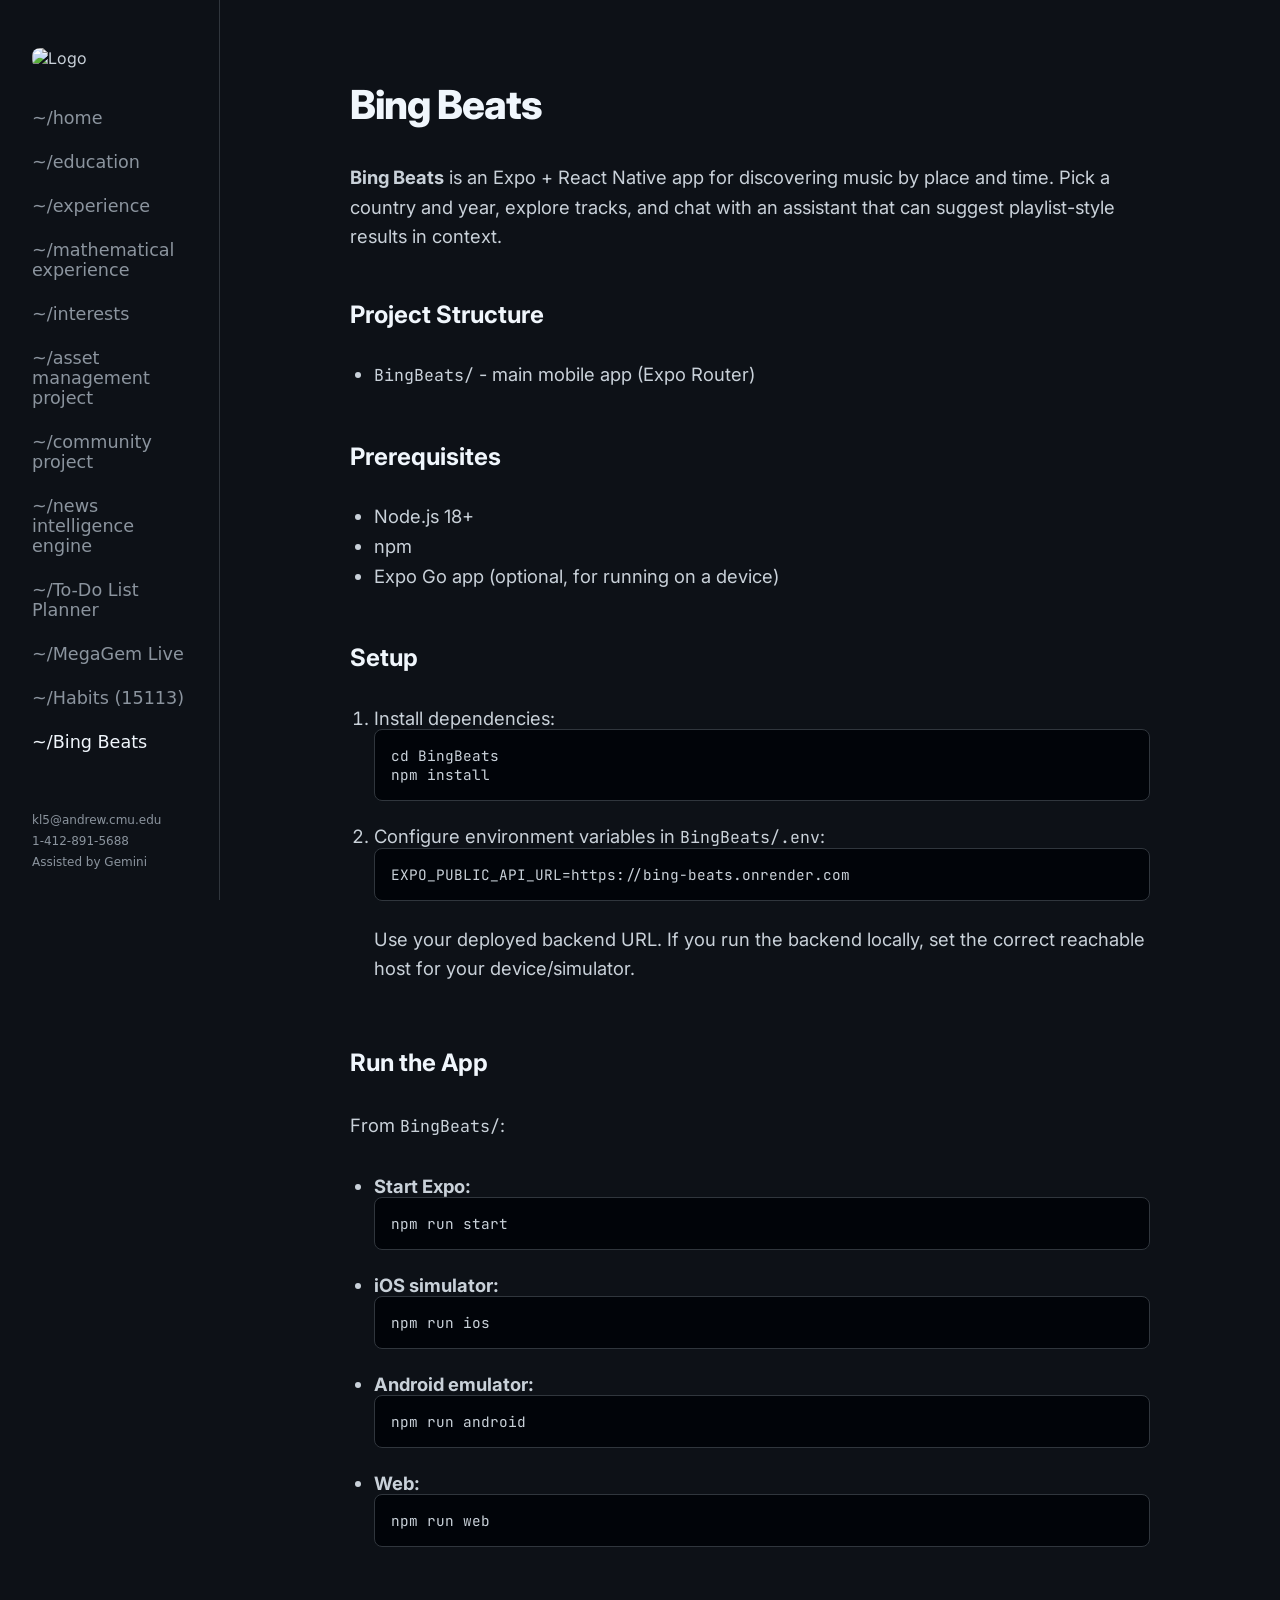
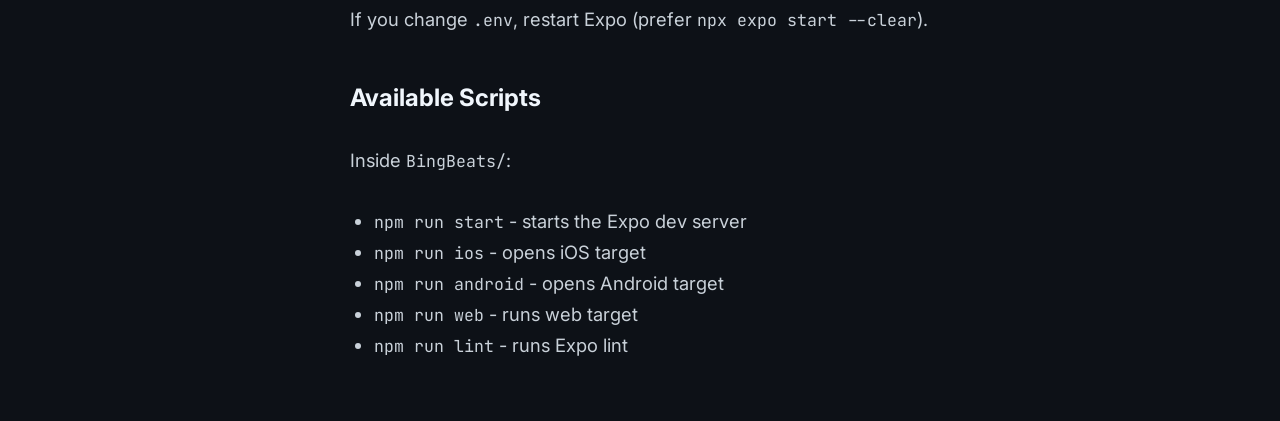
==== bingbeats.html @ 4c5a927d "Added BingBeats" ====
<!DOCTYPE html>
<html lang="en">

<head>
    <meta charset="UTF-8">
    <title>Bing Beats | Kaiwen Li</title>
    <link rel="preconnect" href="https://fonts.googleapis.com">
    <link rel="preconnect" href="https://fonts.gstatic.com" crossorigin>
    <link
        href="https://fonts.googleapis.com/css2?family=Inter:ital,opsz,wght@0,14..32,100..900;1,14..32,100..900&family=JetBrains+Mono:ital,wght@0,100..800;1,100..800&display=swap"
        rel="stylesheet">
    <style>
        :root {
            --bg: #0d1117;
            --card: #161b22;
            --text: #c9d1d9;
            --sub: #8b949e;
            --border: #30363d;
            --highlight: #f0f6fc;
        }

        body {
            background: var(--bg);
            color: var(--text);
            font-family: 'Inter', -apple-system, system-ui, sans-serif;
            margin: 0;
            display: flex;
            min-height: 100vh;
        }

        nav {
            border-right: 1px solid var(--border);
            padding: 3rem 2rem;
            display: flex;
            flex-direction: column;
            justify-content: flex-start;
            gap: 1.5rem;
            background: var(--bg);
            position: sticky;
            top: 0;
            height: 100vh;
            width: 220px;
            min-width: 220px;
            box-sizing: border-box;
        }

        .sidebar-logo {
            width: 100%;
            display: flex;
            justify-content: flex-start;
            margin-bottom: 1rem;
        }

        .sidebar-logo img {
            max-width: 80px;
            height: auto;
            border-radius: 8px;
        }

        @media (max-width: 850px) {
            .sidebar-logo {
                width: auto;
                margin-bottom: 0;
                margin-right: 1rem;
            }

            .sidebar-logo img {
                max-width: 40px;
            }
        }

        .sidebar-footer {
            margin-top: auto;
            padding-top: 2rem;
        }

        .sidebar-footer p {
            color: var(--sub);
            font-size: 0.75rem;
            margin: 4px 0;
            font-family: -apple-system, system-ui, "Segoe UI", sans-serif;
            line-height: 1.4;
        }

        @media (max-width: 850px) {
            .sidebar-footer {
                display: none;
            }
        }

        nav a {
            font-family: -apple-system, system-ui, "Segoe UI", sans-serif;
            color: var(--sub);
            text-decoration: none;
            font-size: 1.1rem;
            font-weight: 500;
        }

        nav a:hover,
        .active {
            color: var(--highlight);
        }

        .container {
            flex-grow: 1;
            max-width: 800px;
            margin: 80px auto 40px auto;
            padding: 0 40px;
            font-size: 1.15rem;
            font-family: 'Inter', sans-serif;
            display: flex;
            flex-direction: column;
            min-height: calc(100vh - 120px);
        }

        h1 {
            font-size: 2.5rem;
            color: var(--highlight);
            letter-spacing: -1px;
            margin: 0 0 1rem 0;
            font-weight: 800;
        }

        h2 {
            font-size: 1.5rem;
            color: var(--highlight);
            margin-top: 2rem;
            margin-bottom: 1rem;
        }

        p {
            line-height: 1.6;
            margin-bottom: 1rem;
        }

        a {
            color: #58a6ff;
            text-decoration: none;
        }

        a:hover {
            text-decoration: underline;
        }

        .code-block {
            background: #010409;
            border: 1px solid var(--border);
            border-radius: 8px;
            padding: 1rem;
            font-family: "JetBrains Mono", monospace;
            font-size: 0.9rem;
            overflow-x: auto;
            margin-bottom: 1.5rem;
            white-space: pre-wrap;
        }

        ul,
        ol {
            margin-bottom: 1rem;
            padding-left: 1.5rem;
        }

        li {
            margin-bottom: 0.5rem;
        }

        code {
            font-family: "JetBrains Mono", monospace;
            font-size: 0.9em;
        }

        @media (max-width: 850px) {
            body {
                flex-direction: column;
            }

            nav {
                width: 100%;
                height: auto;
                flex-direction: row;
                border-right: none;
                border-bottom: 1px solid var(--border);
                position: relative;
                padding: 1.5rem;
                justify-content: center;
                gap: 1.5rem;
                flex-wrap: wrap;
            }

            .container {
                margin: 40px auto;
            }
        }
    </style>
</head>

<body>
    <nav>
        <div class="sidebar-logo">
            <img src="Gemini_Generated_Image_7rpene7rpene7rpe (1).png" alt="Logo">
        </div>
        <a href="index.html">~/home</a>
        <a href="education.html">~/education</a>
        <a href="experience.html">~/experience</a>
        <a href="honors.html">~/mathematical experience</a>
        <a href="interests.html">~/interests</a>
        <a href="https://arcg.is/04Xv9r" target="_blank">~/asset management project</a>
        <a href="https://kaiwenli1000.wixsite.com/adopt-our-community" target="_blank">~/community project</a>
        <a href="news.html">~/news intelligence engine</a>
        <a href="todo.html">~/To-Do List Planner</a>
        <a href="megagem.html">~/MegaGem Live</a>
        <a href="habits.html">~/Habits (15113)</a>
        <a href="bingbeats.html" class="active">~/Bing Beats</a>

        <footer class="sidebar-footer">
            <p>kl5@andrew.cmu.edu </p>
            <p>1-412-891-5688</p>
            <p>Assisted by Gemini</p>
        </footer>
    </nav>
    <div class="container">
        <h1>Bing Beats</h1>

        <p><strong>Bing Beats</strong> is an Expo + React Native app for discovering music by place and time. Pick a
            country and year, explore tracks, and chat with an assistant that can suggest playlist-style results in
            context.</p>

        <h2>Project Structure</h2>
        <ul>
            <li><code>BingBeats/</code> - main mobile app (Expo Router)</li>
        </ul>

        <h2>Prerequisites</h2>
        <ul>
            <li>Node.js 18+</li>
            <li>npm</li>
            <li>Expo Go app (optional, for running on a device)</li>
        </ul>

        <h2>Setup</h2>
        <ol>
            <li>
                Install dependencies:
                <div class="code-block">cd BingBeats
npm install</div>
            </li>
            <li>
                Configure environment variables in <code>BingBeats/.env</code>:
                <div class="code-block">EXPO_PUBLIC_API_URL=https://bing-beats.onrender.com</div>
                <p>Use your deployed backend URL. If you run the backend locally, set the correct reachable host for your
                    device/simulator.</p>
            </li>
        </ol>

        <h2>Run the App</h2>
        <p>From <code>BingBeats/</code>:</p>
        <ul>
            <li><strong>Start Expo:</strong>
                <div class="code-block">npm run start</div>
            </li>
            <li><strong>iOS simulator:</strong>
                <div class="code-block">npm run ios</div>
            </li>
            <li><strong>Android emulator:</strong>
                <div class="code-block">npm run android</div>
            </li>
            <li><strong>Web:</strong>
                <div class="code-block">npm run web</div>
            </li>
        </ul>

        <p>If you change <code>.env</code>, restart Expo (prefer <code>npx expo start --clear</code>).</p>

        <h2>Available Scripts</h2>
        <p>Inside <code>BingBeats/</code>:</p>
        <ul>
            <li><code>npm run start</code> - starts the Expo dev server</li>
            <li><code>npm run ios</code> - opens iOS target</li>
            <li><code>npm run android</code> - opens Android target</li>
            <li><code>npm run web</code> - runs web target</li>
            <li><code>npm run lint</code> - runs Expo lint</li>
        </ul>
    </div>
</body>

</html>
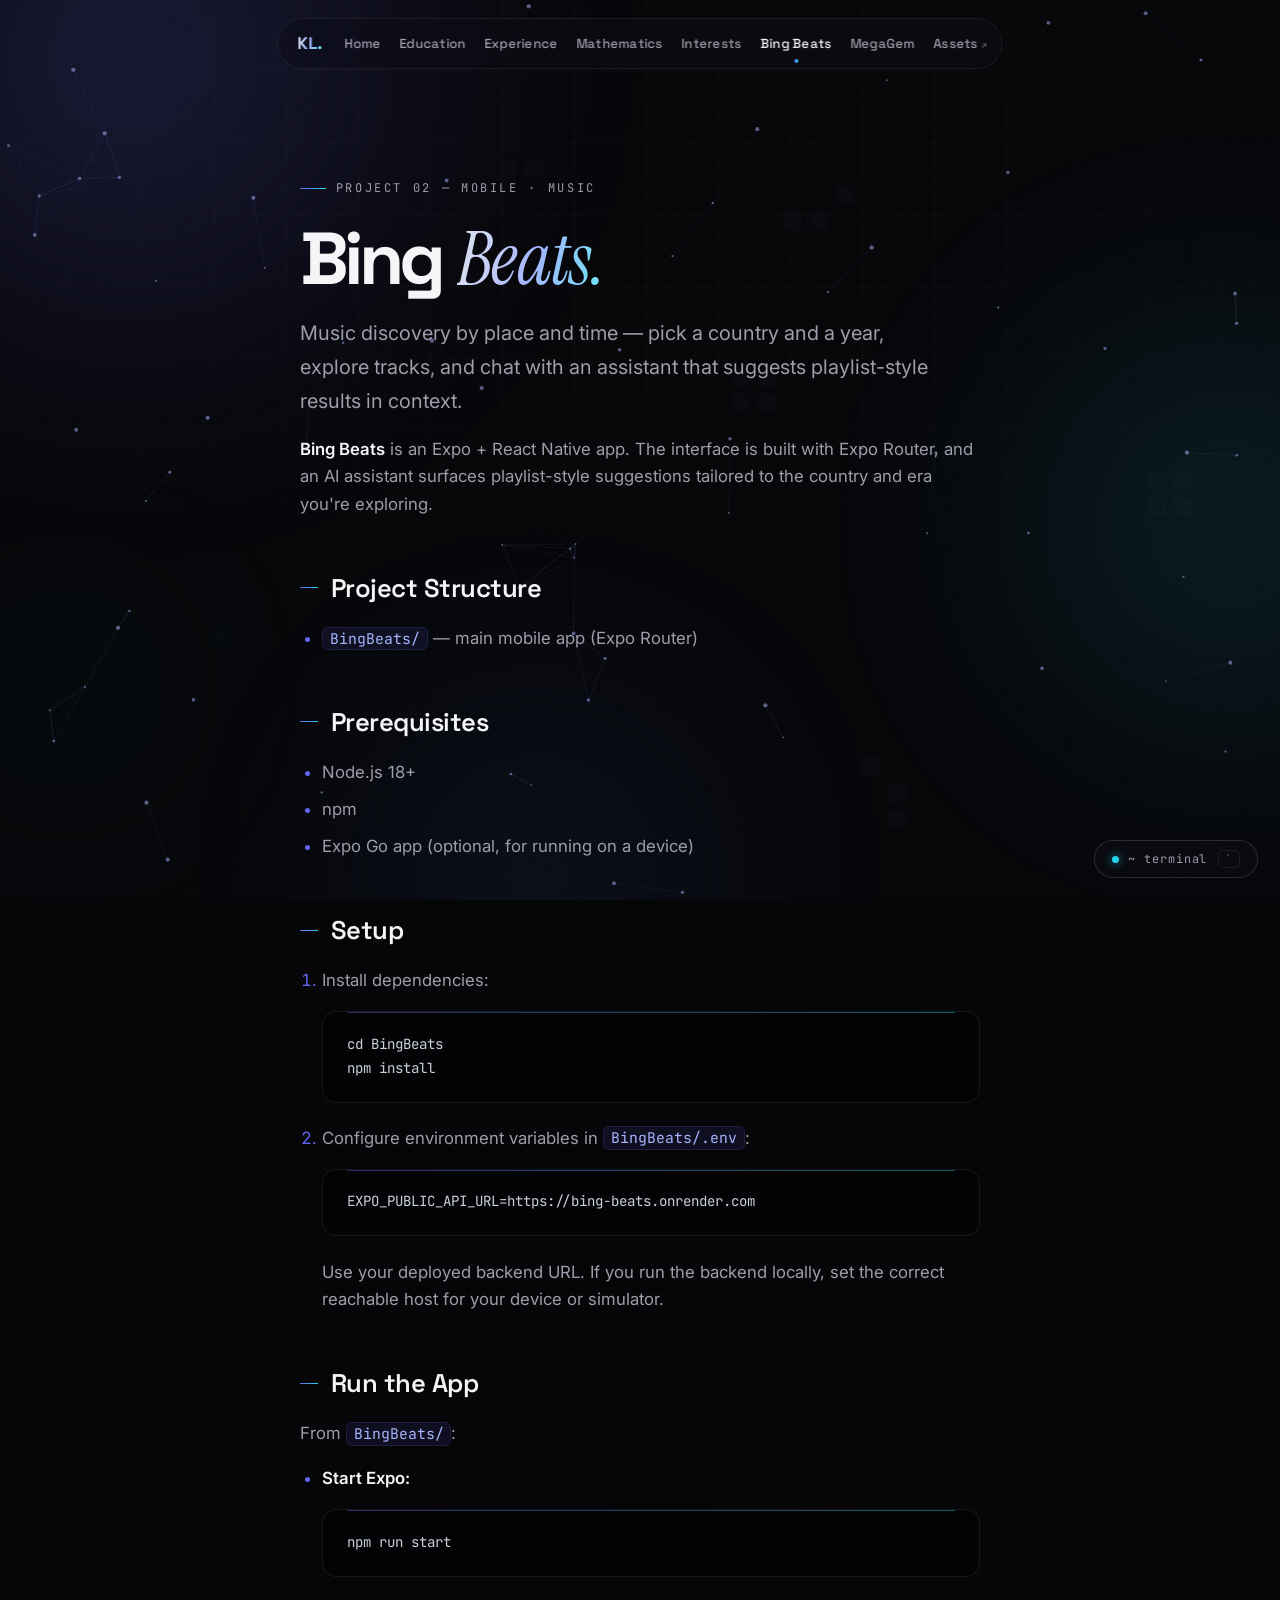
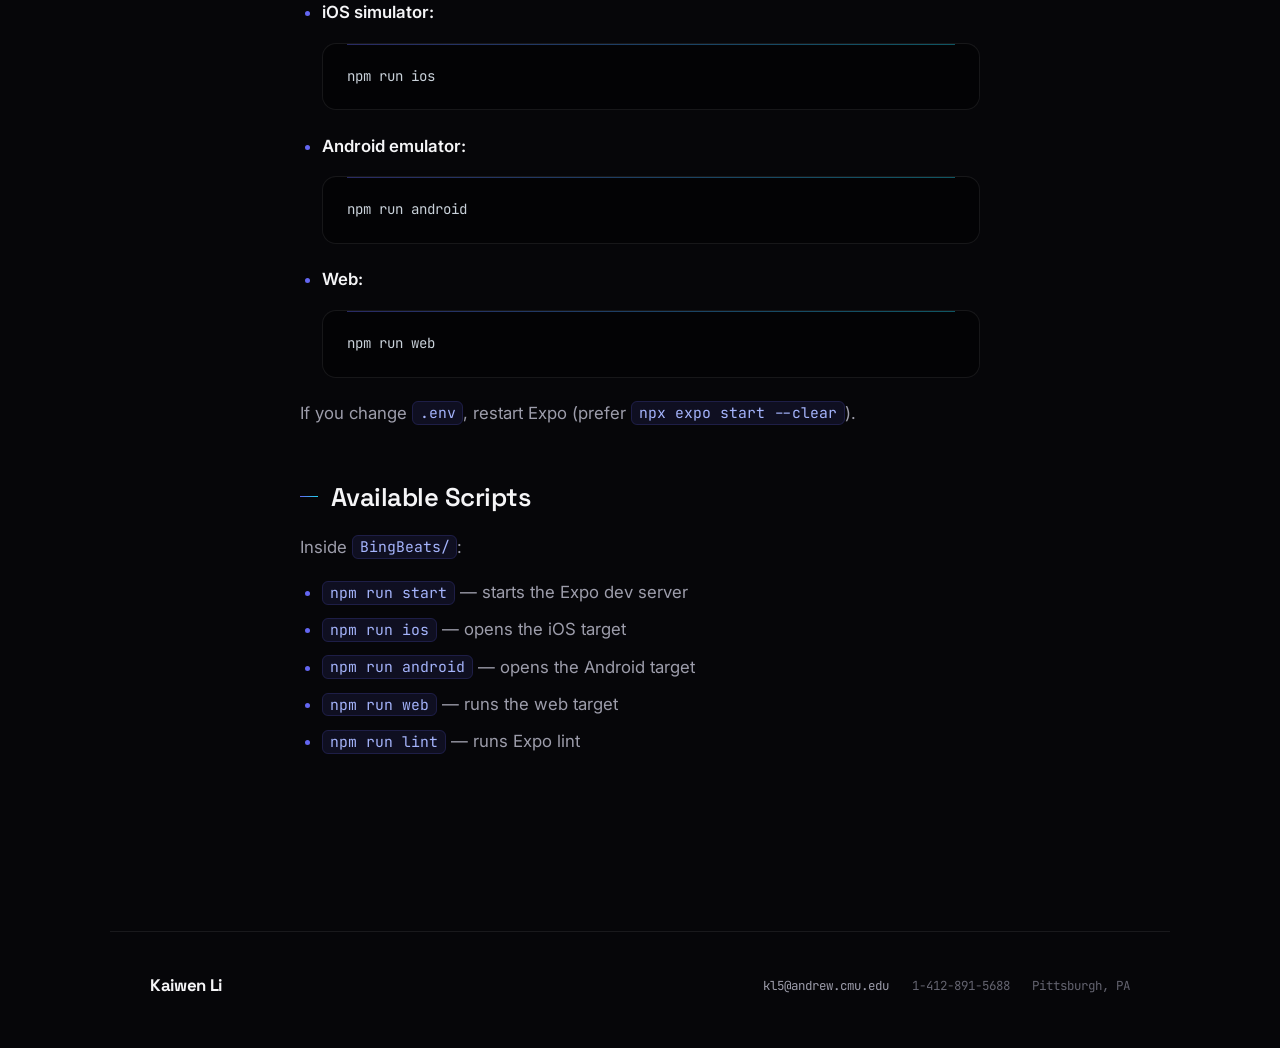
==== commit 1b029e29: "Redesign site: cinematic UI, interactive math background, terminal - New shared design system (style" ====
--- a/bingbeats.html
+++ b/bingbeats.html
@@ -3,284 +3,142 @@
 
 <head>
     <meta charset="UTF-8">
-    <title>Bing Beats | Kaiwen Li</title>
+    <meta name="viewport" content="width=device-width, initial-scale=1">
+    <title>Bing Beats — Kaiwen Li</title>
+    <link rel="icon"
+        href="data:image/svg+xml,%3Csvg xmlns='http://www.w3.org/2000/svg' viewBox='0 0 64 64'%3E%3Cdefs%3E%3ClinearGradient id='g' x1='0' y1='0' x2='1' y2='1'%3E%3Cstop offset='0' stop-color='%238b5cf6'/%3E%3Cstop offset='1' stop-color='%2322d3ee'/%3E%3C/linearGradient%3E%3C/defs%3E%3Crect width='64' height='64' rx='14' fill='url(%23g)'/%3E%3Ctext x='32' y='45' font-family='Arial' font-size='38' font-weight='bold' text-anchor='middle' fill='white'%3EK%3C/text%3E%3C/svg%3E">
     <link rel="preconnect" href="https://fonts.googleapis.com">
     <link rel="preconnect" href="https://fonts.gstatic.com" crossorigin>
     <link
-        href="https://fonts.googleapis.com/css2?family=Inter:ital,opsz,wght@0,14..32,100..900;1,14..32,100..900&family=JetBrains+Mono:ital,wght@0,100..800;1,100..800&display=swap"
+        href="https://fonts.googleapis.com/css2?family=Space+Grotesk:wght@400;500;600;700&family=Instrument+Serif:ital@0;1&family=JetBrains+Mono:wght@400;500&family=Inter:wght@400;500;600&display=swap"
         rel="stylesheet">
-    <style>
-        :root {
-            --bg: #0d1117;
-            --card: #161b22;
-            --text: #c9d1d9;
-            --sub: #8b949e;
-            --border: #30363d;
-            --highlight: #f0f6fc;
-        }
-
-        body {
-            background: var(--bg);
-            color: var(--text);
-            font-family: 'Inter', -apple-system, system-ui, sans-serif;
-            margin: 0;
-            display: flex;
-            min-height: 100vh;
-        }
-
-        nav {
-            border-right: 1px solid var(--border);
-            padding: 3rem 2rem;
-            display: flex;
-            flex-direction: column;
-            justify-content: flex-start;
-            gap: 1.5rem;
-            background: var(--bg);
-            position: sticky;
-            top: 0;
-            height: 100vh;
-            width: 220px;
-            min-width: 220px;
-            box-sizing: border-box;
-        }
-
-        .sidebar-logo {
-            width: 100%;
-            display: flex;
-            justify-content: flex-start;
-            margin-bottom: 1rem;
-        }
-
-        .sidebar-logo img {
-            max-width: 80px;
-            height: auto;
-            border-radius: 8px;
-        }
-
-        @media (max-width: 850px) {
-            .sidebar-logo {
-                width: auto;
-                margin-bottom: 0;
-                margin-right: 1rem;
-            }
-
-            .sidebar-logo img {
-                max-width: 40px;
-            }
-        }
-
-        .sidebar-footer {
-            margin-top: auto;
-            padding-top: 2rem;
-        }
-
-        .sidebar-footer p {
-            color: var(--sub);
-            font-size: 0.75rem;
-            margin: 4px 0;
-            font-family: -apple-system, system-ui, "Segoe UI", sans-serif;
-            line-height: 1.4;
-        }
-
-        @media (max-width: 850px) {
-            .sidebar-footer {
-                display: none;
-            }
-        }
-
-        nav a {
-            font-family: -apple-system, system-ui, "Segoe UI", sans-serif;
-            color: var(--sub);
-            text-decoration: none;
-            font-size: 1.1rem;
-            font-weight: 500;
-        }
-
-        nav a:hover,
-        .active {
-            color: var(--highlight);
-        }
-
-        .container {
-            flex-grow: 1;
-            max-width: 800px;
-            margin: 80px auto 40px auto;
-            padding: 0 40px;
-            font-size: 1.15rem;
-            font-family: 'Inter', sans-serif;
-            display: flex;
-            flex-direction: column;
-            min-height: calc(100vh - 120px);
-        }
-
-        h1 {
-            font-size: 2.5rem;
-            color: var(--highlight);
-            letter-spacing: -1px;
-            margin: 0 0 1rem 0;
-            font-weight: 800;
-        }
-
-        h2 {
-            font-size: 1.5rem;
-            color: var(--highlight);
-            margin-top: 2rem;
-            margin-bottom: 1rem;
-        }
-
-        p {
-            line-height: 1.6;
-            margin-bottom: 1rem;
-        }
-
-        a {
-            color: #58a6ff;
-            text-decoration: none;
-        }
-
-        a:hover {
-            text-decoration: underline;
-        }
-
-        .code-block {
-            background: #010409;
-            border: 1px solid var(--border);
-            border-radius: 8px;
-            padding: 1rem;
-            font-family: "JetBrains Mono", monospace;
-            font-size: 0.9rem;
-            overflow-x: auto;
-            margin-bottom: 1.5rem;
-            white-space: pre-wrap;
-        }
-
-        ul,
-        ol {
-            margin-bottom: 1rem;
-            padding-left: 1.5rem;
-        }
-
-        li {
-            margin-bottom: 0.5rem;
-        }
-
-        code {
-            font-family: "JetBrains Mono", monospace;
-            font-size: 0.9em;
-        }
-
-        @media (max-width: 850px) {
-            body {
-                flex-direction: column;
-            }
-
-            nav {
-                width: 100%;
-                height: auto;
-                flex-direction: row;
-                border-right: none;
-                border-bottom: 1px solid var(--border);
-                position: relative;
-                padding: 1.5rem;
-                justify-content: center;
-                gap: 1.5rem;
-                flex-wrap: wrap;
-            }
-
-            .container {
-                margin: 40px auto;
-            }
-        }
-    </style>
+    <link rel="stylesheet" href="styles.css">
 </head>
 
 <body>
-    <nav>
-        <div class="sidebar-logo">
-            <img src="Gemini_Generated_Image_7rpene7rpene7rpe (1).png" alt="Logo">
+    <div class="ambient">
+        <div class="orb orb-violet"></div>
+        <div class="orb orb-cyan"></div>
+        <div class="orb orb-pink"></div>
+        <div class="orb orb-amber"></div>
+        <div class="grid-overlay"></div>
+        <div class="noise"></div>
+    </div>
+
+    <header class="site-nav">
+        <a class="nav-logo" href="index.html">KL.</a>
+        <nav class="nav-links">
+            <a href="index.html">Home</a>
+            <a href="education.html">Education</a>
+            <a href="experience.html">Experience</a>
+            <a href="honors.html">Mathematics</a>
+            <a href="interests.html">Interests</a>
+            <a href="bingbeats.html" class="active">Bing Beats</a>
+            <a href="megagem.html">MegaGem</a>
+            <a href="https://arcg.is/04Xv9r" target="_blank" class="ext">Assets</a>
+        </nav>
+        <button class="menu-btn" aria-label="Open menu">
+            <span class="bars"><span></span><span></span></span>
+            Menu
+        </button>
+    </header>
+
+    <div class="overlay-menu">
+        <button class="overlay-close">Close</button>
+        <a href="index.html"><span class="idx">01</span>Home</a>
+        <a href="education.html"><span class="idx">02</span>Education</a>
+        <a href="experience.html"><span class="idx">03</span>Experience</a>
+        <a href="honors.html"><span class="idx">04</span>Mathematics</a>
+        <a href="interests.html"><span class="idx">05</span>Interests</a>
+        <a href="bingbeats.html"><span class="idx">06</span>Bing Beats</a>
+        <a href="megagem.html"><span class="idx">07</span>MegaGem Live</a>
+        <a href="https://arcg.is/04Xv9r" target="_blank"><span class="idx">08</span>Asset Management ↗</a>
+    </div>
+
+    <main class="page article">
+        <span class="kicker" data-reveal>Project 02 — Mobile · Music</span>
+        <h1 class="display" data-reveal style="--d: 0.05s;">Bing <em>Beats.</em></h1>
+        <p class="lede" data-reveal style="--d: 0.1s;">
+            Music discovery by place and time — pick a country and a year, explore tracks,
+            and chat with an assistant that suggests playlist-style results in context.
+        </p>
+
+        <div data-reveal>
+            <p>
+                <strong>Bing Beats</strong> is an Expo + React Native app. The interface is built with
+                Expo Router, and an AI assistant surfaces playlist-style suggestions tailored to the
+                country and era you're exploring.
+            </p>
+
+            <h2>Project Structure</h2>
+            <ul>
+                <li><code>BingBeats/</code> — main mobile app (Expo Router)</li>
+            </ul>
+
+            <h2>Prerequisites</h2>
+            <ul>
+                <li>Node.js 18+</li>
+                <li>npm</li>
+                <li>Expo Go app (optional, for running on a device)</li>
+            </ul>
+
+            <h2>Setup</h2>
+            <ol>
+                <li>
+                    Install dependencies:
+                    <div class="code-block">cd BingBeats
+npm install</div>
+                </li>
+                <li>
+                    Configure environment variables in <code>BingBeats/.env</code>:
+                    <div class="code-block">EXPO_PUBLIC_API_URL=https://bing-beats.onrender.com</div>
+                    <p>Use your deployed backend URL. If you run the backend locally, set the correct reachable
+                        host for your device or simulator.</p>
+                </li>
+            </ol>
+
+            <h2>Run the App</h2>
+            <p>From <code>BingBeats/</code>:</p>
+            <ul>
+                <li><strong>Start Expo:</strong>
+                    <div class="code-block">npm run start</div>
+                </li>
+                <li><strong>iOS simulator:</strong>
+                    <div class="code-block">npm run ios</div>
+                </li>
+                <li><strong>Android emulator:</strong>
+                    <div class="code-block">npm run android</div>
+                </li>
+                <li><strong>Web:</strong>
+                    <div class="code-block">npm run web</div>
+                </li>
+            </ul>
+
+            <p>If you change <code>.env</code>, restart Expo (prefer <code>npx expo start --clear</code>).</p>
+
+            <h2>Available Scripts</h2>
+            <p>Inside <code>BingBeats/</code>:</p>
+            <ul>
+                <li><code>npm run start</code> — starts the Expo dev server</li>
+                <li><code>npm run ios</code> — opens the iOS target</li>
+                <li><code>npm run android</code> — opens the Android target</li>
+                <li><code>npm run web</code> — runs the web target</li>
+                <li><code>npm run lint</code> — runs Expo lint</li>
+            </ul>
         </div>
-        <a href="index.html">~/home</a>
-        <a href="education.html">~/education</a>
-        <a href="experience.html">~/experience</a>
-        <a href="honors.html">~/mathematical experience</a>
-        <a href="interests.html">~/interests</a>
-        <a href="https://arcg.is/04Xv9r" target="_blank">~/asset management project</a>
-        <a href="https://kaiwenli1000.wixsite.com/adopt-our-community" target="_blank">~/community project</a>
-        <a href="news.html">~/news intelligence engine</a>
-        <a href="todo.html">~/To-Do List Planner</a>
-        <a href="megagem.html">~/MegaGem Live</a>
-        <a href="habits.html">~/Habits (15113)</a>
-        <a href="bingbeats.html" class="active">~/Bing Beats</a>
+    </main>
 
-        <footer class="sidebar-footer">
-            <p>kl5@andrew.cmu.edu </p>
-            <p>1-412-891-5688</p>
-            <p>Assisted by Gemini</p>
-        </footer>
-    </nav>
-    <div class="container">
-        <h1>Bing Beats</h1>
+    <footer class="site-footer">
+        <span class="foot-name">Kaiwen Li</span>
+        <div class="foot-meta">
+            <a href="mailto:kl5@andrew.cmu.edu">kl5@andrew.cmu.edu</a>
+            <span>1-412-891-5688</span>
+            <span>Pittsburgh, PA</span>
+        </div>
+    </footer>
 
-        <p><strong>Bing Beats</strong> is an Expo + React Native app for discovering music by place and time. Pick a
-            country and year, explore tracks, and chat with an assistant that can suggest playlist-style results in
-            context.</p>
-
-        <h2>Project Structure</h2>
-        <ul>
-            <li><code>BingBeats/</code> - main mobile app (Expo Router)</li>
-        </ul>
-
-        <h2>Prerequisites</h2>
-        <ul>
-            <li>Node.js 18+</li>
-            <li>npm</li>
-            <li>Expo Go app (optional, for running on a device)</li>
-        </ul>
-
-        <h2>Setup</h2>
-        <ol>
-            <li>
-                Install dependencies:
-                <div class="code-block">cd BingBeats
-npm install</div>
-            </li>
-            <li>
-                Configure environment variables in <code>BingBeats/.env</code>:
-                <div class="code-block">EXPO_PUBLIC_API_URL=https://bing-beats.onrender.com</div>
-                <p>Use your deployed backend URL. If you run the backend locally, set the correct reachable host for your
-                    device/simulator.</p>
-            </li>
-        </ol>
-
-        <h2>Run the App</h2>
-        <p>From <code>BingBeats/</code>:</p>
-        <ul>
-            <li><strong>Start Expo:</strong>
-                <div class="code-block">npm run start</div>
-            </li>
-            <li><strong>iOS simulator:</strong>
-                <div class="code-block">npm run ios</div>
-            </li>
-            <li><strong>Android emulator:</strong>
-                <div class="code-block">npm run android</div>
-            </li>
-            <li><strong>Web:</strong>
-                <div class="code-block">npm run web</div>
-            </li>
-        </ul>
-
-        <p>If you change <code>.env</code>, restart Expo (prefer <code>npx expo start --clear</code>).</p>
-
-        <h2>Available Scripts</h2>
-        <p>Inside <code>BingBeats/</code>:</p>
-        <ul>
-            <li><code>npm run start</code> - starts the Expo dev server</li>
-            <li><code>npm run ios</code> - opens iOS target</li>
-            <li><code>npm run android</code> - opens Android target</li>
-            <li><code>npm run web</code> - runs web target</li>
-            <li><code>npm run lint</code> - runs Expo lint</li>
-        </ul>
-    </div>
+    <script src="site.js"></script>
+    <script src="signature.js"></script>
 </body>
 
 </html>
--- a/styles.css
+++ b/styles.css
@@ -0,0 +1,1540 @@
+/* ============================================================
+   KAIWEN LI — PORTFOLIO DESIGN SYSTEM
+   Cinematic dark canvas · aurora ambience · editorial type
+   ============================================================ */
+
+:root {
+    --bg: #060609;
+    --bg-soft: #0b0b10;
+    --ink: #f5f5f7;
+    --sub: #9d9dab;
+    --faint: #63636f;
+    --line: rgba(255, 255, 255, 0.08);
+    --line-strong: rgba(255, 255, 255, 0.14);
+    --glass: rgba(14, 14, 20, 0.55);
+    --card: rgba(255, 255, 255, 0.03);
+
+    --a-violet: #6366f1;
+    --a-cyan: #22d3ee;
+    --a-ice: #93c5fd;
+    --a-steel: #64748b;
+
+    --grad-text: linear-gradient(105deg, #e2e8f0 0%, #a5b4fc 50%, #67e8f9 100%);
+    --grad-line: linear-gradient(90deg, var(--a-violet), var(--a-cyan));
+
+    --font-display: 'Space Grotesk', -apple-system, system-ui, sans-serif;
+    --font-serif: 'Instrument Serif', Georgia, serif;
+    --font-mono: 'JetBrains Mono', ui-monospace, monospace;
+    --font-body: 'Inter', -apple-system, system-ui, sans-serif;
+
+    --ease-out: cubic-bezier(0.16, 1, 0.3, 1);
+}
+
+* {
+    box-sizing: border-box;
+}
+
+html {
+    scroll-behavior: smooth;
+}
+
+body {
+    margin: 0;
+    background: var(--bg);
+    color: var(--ink);
+    font-family: var(--font-body);
+    font-size: 1.05rem;
+    line-height: 1.65;
+    -webkit-font-smoothing: antialiased;
+    overflow-x: hidden;
+}
+
+::selection {
+    background: rgba(99, 102, 241, 0.35);
+    color: #fff;
+}
+
+/* ------------------------------------------------------------
+   AMBIENT BACKGROUND — aurora orbs + grid + noise
+   ------------------------------------------------------------ */
+
+.ambient {
+    position: fixed;
+    inset: 0;
+    z-index: -2;
+    overflow: hidden;
+    pointer-events: none;
+}
+
+.orb {
+    position: absolute;
+    border-radius: 50%;
+    filter: blur(110px);
+    opacity: 0.5;
+    will-change: transform;
+}
+
+.orb-violet {
+    width: 55vw;
+    height: 55vw;
+    top: -18vw;
+    left: -12vw;
+    background: radial-gradient(circle at 40% 40%, rgba(99, 102, 241, 0.5), transparent 65%);
+    animation: drift-a 26s ease-in-out infinite alternate;
+}
+
+.orb-cyan {
+    width: 44vw;
+    height: 44vw;
+    top: 30vh;
+    right: -16vw;
+    background: radial-gradient(circle at 55% 45%, rgba(34, 211, 238, 0.34), transparent 65%);
+    animation: drift-b 32s ease-in-out infinite alternate;
+}
+
+.orb-pink {
+    width: 40vw;
+    height: 40vw;
+    bottom: -18vw;
+    left: 22vw;
+    background: radial-gradient(circle at 50% 50%, rgba(59, 130, 246, 0.28), transparent 65%);
+    animation: drift-c 38s ease-in-out infinite alternate;
+}
+
+.orb-amber {
+    width: 26vw;
+    height: 26vw;
+    top: 58vh;
+    left: -8vw;
+    background: radial-gradient(circle at 50% 50%, rgba(45, 212, 191, 0.14), transparent 65%);
+    animation: drift-b 44s ease-in-out infinite alternate-reverse;
+}
+
+/* Interactive constellation layer (drawn by site.js) */
+.ambient canvas {
+    position: absolute;
+    inset: 0;
+    width: 100%;
+    height: 100%;
+}
+
+@keyframes drift-a {
+    from { transform: translate3d(0, 0, 0) scale(1); }
+    to { transform: translate3d(6vw, 8vh, 0) scale(1.15); }
+}
+
+@keyframes drift-b {
+    from { transform: translate3d(0, 0, 0) scale(1.05); }
+    to { transform: translate3d(-7vw, -6vh, 0) scale(0.92); }
+}
+
+@keyframes drift-c {
+    from { transform: translate3d(0, 0, 0) scale(0.95); }
+    to { transform: translate3d(5vw, -9vh, 0) scale(1.1); }
+}
+
+.grid-overlay {
+    position: absolute;
+    inset: -2px;
+    background-image:
+        linear-gradient(rgba(255, 255, 255, 0.025) 1px, transparent 1px),
+        linear-gradient(90deg, rgba(255, 255, 255, 0.025) 1px, transparent 1px);
+    background-size: 72px 72px;
+    mask-image: radial-gradient(ellipse 90% 70% at 50% 20%, black 30%, transparent 75%);
+    -webkit-mask-image: radial-gradient(ellipse 90% 70% at 50% 20%, black 30%, transparent 75%);
+}
+
+.noise {
+    position: absolute;
+    inset: 0;
+    opacity: 0.5;
+    background-image: url("data:image/svg+xml,%3Csvg xmlns='http://www.w3.org/2000/svg' width='120' height='120'%3E%3Cfilter id='n'%3E%3CfeTurbulence type='fractalNoise' baseFrequency='0.9' numOctaves='2'/%3E%3CfeColorMatrix values='0 0 0 0 1 0 0 0 0 1 0 0 0 0 1 0 0 0 0.04 0'/%3E%3C/filter%3E%3Crect width='120' height='120' filter='url(%23n)'/%3E%3C/svg%3E");
+}
+
+/* Cursor glow follower */
+#cursor-glow {
+    position: fixed;
+    top: 0;
+    left: 0;
+    width: 700px;
+    height: 700px;
+    margin: -350px 0 0 -350px;
+    border-radius: 50%;
+    background: radial-gradient(circle, rgba(99, 102, 241, 0.13), rgba(34, 211, 238, 0.06) 40%, transparent 70%);
+    pointer-events: none;
+    z-index: -1;
+    will-change: transform;
+}
+
+/* ------------------------------------------------------------
+   NAVIGATION — floating glass pill
+   ------------------------------------------------------------ */
+
+.site-nav {
+    position: fixed;
+    top: 18px;
+    left: 50%;
+    transform: translateX(-50%);
+    z-index: 100;
+    display: flex;
+    align-items: center;
+    gap: 1.4rem;
+    padding: 0.55rem 0.9rem 0.55rem 1.2rem;
+    border: 1px solid var(--line);
+    border-radius: 999px;
+    background: var(--glass);
+    backdrop-filter: blur(22px) saturate(1.5);
+    -webkit-backdrop-filter: blur(22px) saturate(1.5);
+    transition: background 0.4s, border-color 0.4s, box-shadow 0.4s;
+    white-space: nowrap;
+}
+
+.site-nav.scrolled {
+    background: rgba(10, 10, 15, 0.78);
+    border-color: var(--line-strong);
+    box-shadow: 0 12px 40px rgba(0, 0, 0, 0.45);
+}
+
+.nav-logo {
+    font-family: var(--font-display);
+    font-weight: 700;
+    font-size: 1.05rem;
+    letter-spacing: -0.02em;
+    text-decoration: none;
+    background: var(--grad-text);
+    -webkit-background-clip: text;
+    background-clip: text;
+    color: transparent;
+}
+
+.nav-links {
+    display: flex;
+    align-items: center;
+    gap: 1.15rem;
+}
+
+.nav-links a {
+    position: relative;
+    color: var(--sub);
+    text-decoration: none;
+    font-family: var(--font-display);
+    font-size: 0.82rem;
+    font-weight: 500;
+    letter-spacing: 0.02em;
+    transition: color 0.25s;
+    padding: 0.3rem 0;
+}
+
+.nav-links a:hover {
+    color: var(--ink);
+}
+
+.nav-links a.active {
+    color: var(--ink);
+}
+
+.nav-links a.active::after {
+    content: "";
+    position: absolute;
+    left: 50%;
+    bottom: -4px;
+    transform: translateX(-50%);
+    width: 4px;
+    height: 4px;
+    border-radius: 50%;
+    background: var(--grad-line);
+}
+
+.nav-links a.ext::after {
+    content: "↗";
+    position: static;
+    display: inline;
+    width: auto;
+    height: auto;
+    background: none;
+    color: var(--faint);
+    font-size: 0.7em;
+    margin-left: 3px;
+    transform: none;
+}
+
+.menu-btn {
+    display: none;
+    align-items: center;
+    gap: 0.5rem;
+    background: none;
+    border: none;
+    cursor: pointer;
+    color: var(--ink);
+    font-family: var(--font-mono);
+    font-size: 0.78rem;
+    letter-spacing: 0.12em;
+    text-transform: uppercase;
+    padding: 0.35rem 0.5rem;
+}
+
+.menu-btn .bars {
+    display: inline-flex;
+    flex-direction: column;
+    gap: 4px;
+}
+
+.menu-btn .bars span {
+    display: block;
+    width: 18px;
+    height: 1.5px;
+    background: var(--ink);
+    transition: transform 0.3s var(--ease-out), opacity 0.3s;
+}
+
+@media (max-width: 1020px) {
+    .nav-links {
+        display: none;
+    }
+
+    .menu-btn {
+        display: inline-flex;
+    }
+}
+
+/* Full-screen overlay menu */
+.overlay-menu {
+    position: fixed;
+    inset: 0;
+    z-index: 200;
+    background: rgba(5, 5, 9, 0.92);
+    backdrop-filter: blur(28px);
+    -webkit-backdrop-filter: blur(28px);
+    display: flex;
+    flex-direction: column;
+    justify-content: center;
+    padding: 6vh 8vw;
+    opacity: 0;
+    visibility: hidden;
+    transition: opacity 0.45s var(--ease-out), visibility 0.45s;
+}
+
+.overlay-menu.open {
+    opacity: 1;
+    visibility: visible;
+}
+
+.overlay-menu a {
+    display: flex;
+    align-items: baseline;
+    gap: 1.2rem;
+    text-decoration: none;
+    color: var(--ink);
+    font-family: var(--font-display);
+    font-size: clamp(1.7rem, 5.5vw, 3.2rem);
+    font-weight: 600;
+    letter-spacing: -0.02em;
+    padding: 0.35rem 0;
+    opacity: 0;
+    transform: translateY(28px);
+    transition: opacity 0.5s var(--ease-out), transform 0.5s var(--ease-out), color 0.25s;
+}
+
+.overlay-menu.open a {
+    opacity: 1;
+    transform: translateY(0);
+}
+
+.overlay-menu a:hover {
+    color: transparent;
+    background: var(--grad-text);
+    -webkit-background-clip: text;
+    background-clip: text;
+}
+
+.overlay-menu a .idx {
+    font-family: var(--font-mono);
+    font-size: 0.85rem;
+    color: var(--faint);
+    -webkit-text-fill-color: var(--faint);
+}
+
+.overlay-close {
+    position: absolute;
+    top: 26px;
+    right: 30px;
+    background: none;
+    border: 1px solid var(--line-strong);
+    border-radius: 999px;
+    color: var(--ink);
+    font-family: var(--font-mono);
+    font-size: 0.75rem;
+    letter-spacing: 0.15em;
+    text-transform: uppercase;
+    padding: 0.6rem 1.2rem;
+    cursor: pointer;
+    transition: border-color 0.25s, background 0.25s;
+}
+
+.overlay-close:hover {
+    border-color: var(--a-violet);
+    background: rgba(99, 102, 241, 0.12);
+}
+
+/* ------------------------------------------------------------
+   PAGE SCAFFOLD
+   ------------------------------------------------------------ */
+
+.page {
+    max-width: 1060px;
+    margin: 0 auto;
+    padding: 170px 40px 60px;
+}
+
+.kicker {
+    display: inline-flex;
+    align-items: center;
+    gap: 0.6rem;
+    font-family: var(--font-mono);
+    font-size: 0.75rem;
+    letter-spacing: 0.22em;
+    text-transform: uppercase;
+    color: var(--sub);
+    margin-bottom: 1.4rem;
+}
+
+.kicker::before {
+    content: "";
+    width: 26px;
+    height: 1px;
+    background: var(--grad-line);
+}
+
+.display {
+    font-family: var(--font-display);
+    font-size: clamp(2.6rem, 7vw, 4.6rem);
+    font-weight: 700;
+    letter-spacing: -0.035em;
+    line-height: 1.02;
+    margin: 0 0 1.2rem;
+    color: var(--ink);
+}
+
+.display em,
+.serif-accent {
+    font-family: var(--font-serif);
+    font-style: italic;
+    font-weight: 400;
+    letter-spacing: -0.01em;
+    background: var(--grad-text);
+    -webkit-background-clip: text;
+    background-clip: text;
+    color: transparent;
+    padding-right: 0.06em;
+}
+
+.lede {
+    color: var(--sub);
+    font-size: clamp(1.05rem, 2vw, 1.25rem);
+    max-width: 640px;
+    line-height: 1.7;
+    margin: 0 0 3rem;
+}
+
+.section-gap {
+    margin-top: 5.5rem;
+}
+
+/* ------------------------------------------------------------
+   CURSOR-REACTIVE TYPE — letters/words split by site.js
+   ------------------------------------------------------------ */
+
+.ch,
+.ch-unit {
+    display: inline-block;
+    will-change: transform;
+}
+
+/* inline-block spans lose the parent's letter-spacing between
+   characters — compensate so headline tracking stays tight */
+.hero-name .ch {
+    margin-right: -0.045em;
+}
+
+.display .ch {
+    margin-right: -0.035em;
+}
+
+.section-title .ch {
+    margin-right: -0.03em;
+}
+
+/* ------------------------------------------------------------
+   REVEAL ON SCROLL
+   ------------------------------------------------------------ */
+
+[data-reveal] {
+    opacity: 0;
+    transform: translateY(26px);
+    transition: opacity 0.9s var(--ease-out), transform 0.9s var(--ease-out);
+    transition-delay: var(--d, 0s);
+}
+
+[data-reveal].revealed {
+    opacity: 1;
+    transform: translateY(0);
+}
+
+/* ------------------------------------------------------------
+   GLASS CARDS (pointer-tracked glow)
+   ------------------------------------------------------------ */
+
+.glass-card {
+    position: relative;
+    background: var(--card);
+    border: 1px solid var(--line);
+    border-radius: 20px;
+    padding: 1.8rem;
+    overflow: hidden;
+    transition: border-color 0.35s, transform 0.35s var(--ease-out), box-shadow 0.35s;
+}
+
+.glass-card::before {
+    content: "";
+    position: absolute;
+    inset: 0;
+    background: radial-gradient(480px circle at var(--mx, 50%) var(--my, 50%),
+            rgba(99, 102, 241, 0.10), transparent 55%);
+    opacity: 0;
+    transition: opacity 0.4s;
+    pointer-events: none;
+}
+
+.glass-card:hover {
+    border-color: var(--line-strong);
+    transform: translateY(-3px);
+    box-shadow: 0 24px 60px rgba(0, 0, 0, 0.35);
+}
+
+.glass-card:hover::before {
+    opacity: 1;
+}
+
+.card-label {
+    display: block;
+    font-family: var(--font-mono);
+    font-size: 0.68rem;
+    letter-spacing: 0.2em;
+    text-transform: uppercase;
+    background: var(--grad-text);
+    -webkit-background-clip: text;
+    background-clip: text;
+    color: transparent;
+    margin-bottom: 0.9rem;
+}
+
+.card-title {
+    font-family: var(--font-display);
+    font-size: 1.3rem;
+    font-weight: 600;
+    letter-spacing: -0.015em;
+    color: var(--ink);
+    margin: 0 0 0.5rem;
+}
+
+.card-desc {
+    color: var(--sub);
+    font-size: 0.94rem;
+    line-height: 1.65;
+    margin: 0;
+}
+
+.card-desc strong {
+    color: var(--ink);
+    font-weight: 600;
+}
+
+/* Bento grid */
+.bento {
+    display: grid;
+    grid-template-columns: repeat(6, 1fr);
+    gap: 18px;
+}
+
+.span-2 { grid-column: span 2; }
+.span-3 { grid-column: span 3; }
+.span-4 { grid-column: span 4; }
+.span-6 { grid-column: span 6; }
+
+@media (max-width: 800px) {
+    .span-2, .span-3, .span-4, .span-6 {
+        grid-column: span 6;
+    }
+}
+
+/* ------------------------------------------------------------
+   CHIPS / TAGS
+   ------------------------------------------------------------ */
+
+.chip-row {
+    display: flex;
+    flex-wrap: wrap;
+    gap: 9px;
+    padding: 0;
+    margin: 1rem 0 0;
+    list-style: none;
+}
+
+.chip {
+    font-family: var(--font-mono);
+    font-size: 0.78rem;
+    color: var(--sub);
+    border: 1px solid var(--line);
+    background: rgba(255, 255, 255, 0.025);
+    border-radius: 999px;
+    padding: 6px 14px;
+    transition: color 0.25s, border-color 0.25s, background 0.25s, transform 0.25s;
+}
+
+.chip:hover {
+    color: var(--ink);
+    border-color: rgba(99, 102, 241, 0.5);
+    background: rgba(99, 102, 241, 0.08);
+    transform: translateY(-2px);
+}
+
+.tag-solo {
+    display: inline-block;
+    font-family: var(--font-mono);
+    font-size: 0.72rem;
+    letter-spacing: 0.08em;
+    color: var(--ink);
+    border: 1px solid rgba(99, 102, 241, 0.35);
+    background: rgba(99, 102, 241, 0.1);
+    border-radius: 999px;
+    padding: 5px 13px;
+    margin-top: 1.2rem;
+}
+
+/* ------------------------------------------------------------
+   TIMELINE
+   ------------------------------------------------------------ */
+
+.timeline {
+    position: relative;
+    padding-left: 2.4rem;
+    margin-left: 0.4rem;
+}
+
+.timeline::before {
+    content: "";
+    position: absolute;
+    left: 0;
+    top: 6px;
+    bottom: 6px;
+    width: 1px;
+    background: linear-gradient(180deg, var(--a-violet), var(--a-cyan) 55%, transparent);
+    opacity: 0.5;
+}
+
+.t-entry {
+    position: relative;
+    margin-bottom: 4rem;
+}
+
+.t-entry::before {
+    content: "";
+    position: absolute;
+    left: calc(-2.4rem - 5.5px - 0.4px);
+    top: 9px;
+    width: 11px;
+    height: 11px;
+    border-radius: 50%;
+    background: var(--bg);
+    border: 2px solid var(--a-violet);
+    box-shadow: 0 0 14px rgba(99, 102, 241, 0.7);
+}
+
+.t-head {
+    display: flex;
+    justify-content: space-between;
+    align-items: baseline;
+    flex-wrap: wrap;
+    gap: 0.4rem;
+}
+
+.t-title {
+    font-family: var(--font-display);
+    font-size: 1.55rem;
+    font-weight: 600;
+    letter-spacing: -0.02em;
+    color: var(--ink);
+    margin: 0;
+}
+
+.t-date {
+    font-family: var(--font-mono);
+    font-size: 0.8rem;
+    color: var(--faint);
+    letter-spacing: 0.05em;
+}
+
+.t-org {
+    font-family: var(--font-mono);
+    font-size: 0.85rem;
+    margin-top: 5px;
+    background: var(--grad-text);
+    -webkit-background-clip: text;
+    background-clip: text;
+    color: transparent;
+    display: inline-block;
+}
+
+.t-points {
+    list-style: none;
+    padding: 0;
+    margin: 1rem 0 0;
+}
+
+.t-points li {
+    position: relative;
+    padding-left: 1.6rem;
+    color: var(--sub);
+    font-size: 0.96rem;
+    margin-bottom: 0.55rem;
+    line-height: 1.65;
+}
+
+.t-points li::before {
+    content: "→";
+    position: absolute;
+    left: 0;
+    color: var(--a-cyan);
+    font-family: var(--font-mono);
+}
+
+/* ------------------------------------------------------------
+   BUTTONS
+   ------------------------------------------------------------ */
+
+.btn-row {
+    display: flex;
+    flex-wrap: wrap;
+    gap: 1rem;
+}
+
+.btn {
+    position: relative;
+    display: inline-flex;
+    align-items: center;
+    gap: 0.55rem;
+    font-family: var(--font-display);
+    font-size: 0.92rem;
+    font-weight: 600;
+    letter-spacing: 0.01em;
+    text-decoration: none;
+    border-radius: 999px;
+    padding: 0.85rem 1.7rem;
+    transition: transform 0.3s var(--ease-out), box-shadow 0.3s, background 0.3s, border-color 0.3s;
+    will-change: transform;
+}
+
+.btn-primary {
+    color: #0a0a0f;
+    background: linear-gradient(100deg, #a5b4fc, #7dd3fc 55%, #93c5fd);
+    box-shadow: 0 8px 30px rgba(99, 102, 241, 0.3);
+}
+
+.btn-primary:hover {
+    box-shadow: 0 12px 44px rgba(99, 102, 241, 0.5);
+}
+
+.btn-ghost {
+    color: var(--ink);
+    border: 1px solid var(--line-strong);
+    background: rgba(255, 255, 255, 0.03);
+}
+
+.btn-ghost:hover {
+    border-color: rgba(99, 102, 241, 0.55);
+    background: rgba(99, 102, 241, 0.08);
+}
+
+.btn .arrow {
+    transition: transform 0.3s var(--ease-out);
+}
+
+.btn:hover .arrow {
+    transform: translateX(4px);
+}
+
+/* ------------------------------------------------------------
+   ARTICLE (project pages)
+   ------------------------------------------------------------ */
+
+.article {
+    max-width: 760px;
+}
+
+.article h2 {
+    font-family: var(--font-display);
+    font-size: 1.6rem;
+    font-weight: 600;
+    letter-spacing: -0.02em;
+    color: var(--ink);
+    margin: 3rem 0 1rem;
+    display: flex;
+    align-items: center;
+    gap: 0.8rem;
+}
+
+.article h2::before {
+    content: "";
+    width: 18px;
+    height: 1px;
+    background: var(--grad-line);
+    flex-shrink: 0;
+}
+
+.article p {
+    color: var(--sub);
+    margin: 0 0 1.1rem;
+}
+
+.article p strong,
+.article li strong {
+    color: var(--ink);
+    font-weight: 600;
+}
+
+.article ul,
+.article ol {
+    color: var(--sub);
+    padding-left: 1.4rem;
+    margin: 0 0 1.2rem;
+}
+
+.article li {
+    margin-bottom: 0.6rem;
+}
+
+.article li::marker {
+    color: var(--a-violet);
+}
+
+.article a:not(.btn) {
+    color: #7dd3fc;
+    text-decoration: none;
+    border-bottom: 1px solid rgba(125, 211, 252, 0.3);
+    transition: border-color 0.25s;
+}
+
+.article a:not(.btn):hover {
+    border-color: #7dd3fc;
+}
+
+code {
+    font-family: var(--font-mono);
+    font-size: 0.88em;
+    color: #a5b4fc;
+    background: rgba(99, 102, 241, 0.1);
+    border: 1px solid rgba(99, 102, 241, 0.18);
+    border-radius: 6px;
+    padding: 0.1em 0.45em;
+}
+
+.code-block {
+    position: relative;
+    background: rgba(3, 3, 6, 0.8);
+    border: 1px solid var(--line);
+    border-radius: 14px;
+    padding: 1.3rem 1.5rem;
+    font-family: var(--font-mono);
+    font-size: 0.88rem;
+    line-height: 1.7;
+    color: #c9d1d9;
+    overflow-x: auto;
+    margin: 1rem 0 1.4rem;
+    white-space: pre-wrap;
+}
+
+.code-block::before {
+    content: "";
+    position: absolute;
+    top: 0;
+    left: 1.5rem;
+    right: 1.5rem;
+    height: 1px;
+    background: var(--grad-line);
+    opacity: 0.4;
+}
+
+.code-block .kw { color: #a5b4fc; }
+.code-block .str { color: #7dd3fc; }
+.code-block .cm { color: #63636f; }
+
+/* ------------------------------------------------------------
+   STATS STRIP
+   ------------------------------------------------------------ */
+
+.stat-strip {
+    display: grid;
+    grid-template-columns: repeat(auto-fit, minmax(180px, 1fr));
+    gap: 18px;
+}
+
+.stat {
+    border-left: 1px solid var(--line-strong);
+    padding-left: 1.2rem;
+}
+
+.stat .num {
+    font-family: var(--font-display);
+    font-size: 2rem;
+    font-weight: 700;
+    letter-spacing: -0.03em;
+    background: var(--grad-text);
+    -webkit-background-clip: text;
+    background-clip: text;
+    color: transparent;
+    line-height: 1.1;
+}
+
+.stat .lbl {
+    font-family: var(--font-mono);
+    font-size: 0.72rem;
+    letter-spacing: 0.14em;
+    text-transform: uppercase;
+    color: var(--faint);
+    margin-top: 0.4rem;
+}
+
+/* ------------------------------------------------------------
+   FOOTER
+   ------------------------------------------------------------ */
+
+.site-footer {
+    max-width: 1060px;
+    margin: 6rem auto 0;
+    padding: 2.5rem 40px 3rem;
+    border-top: 1px solid var(--line);
+    display: flex;
+    justify-content: space-between;
+    align-items: center;
+    flex-wrap: wrap;
+    gap: 1rem;
+}
+
+.site-footer .foot-name {
+    font-family: var(--font-display);
+    font-weight: 700;
+    letter-spacing: -0.02em;
+    color: var(--ink);
+}
+
+.site-footer .foot-meta {
+    font-family: var(--font-mono);
+    font-size: 0.78rem;
+    color: var(--faint);
+    display: flex;
+    flex-wrap: wrap;
+    gap: 0.5rem 1.4rem;
+}
+
+.site-footer a {
+    color: var(--sub);
+    text-decoration: none;
+    transition: color 0.25s;
+}
+
+.site-footer a:hover {
+    color: var(--ink);
+}
+
+/* ------------------------------------------------------------
+   HERO (index)
+   ------------------------------------------------------------ */
+
+.hero {
+    min-height: 100svh;
+    display: flex;
+    flex-direction: column;
+    justify-content: center;
+    align-items: center;
+    text-align: center;
+    padding: 120px 24px 80px;
+    position: relative;
+}
+
+.hero-inner {
+    will-change: transform;
+}
+
+.status-pill {
+    display: inline-flex;
+    align-items: center;
+    gap: 0.6rem;
+    font-family: var(--font-mono);
+    font-size: 0.74rem;
+    letter-spacing: 0.14em;
+    text-transform: uppercase;
+    color: var(--sub);
+    border: 1px solid var(--line-strong);
+    border-radius: 999px;
+    padding: 0.55rem 1.2rem;
+    background: rgba(255, 255, 255, 0.03);
+    backdrop-filter: blur(10px);
+    margin-bottom: 2.6rem;
+    animation: rise 1s var(--ease-out) 0.15s both;
+}
+
+.status-pill .dot {
+    width: 7px;
+    height: 7px;
+    border-radius: 50%;
+    background: #34d399;
+    box-shadow: 0 0 12px rgba(52, 211, 153, 0.9);
+    animation: pulse 2.4s ease-in-out infinite;
+}
+
+@keyframes pulse {
+    0%, 100% { opacity: 1; }
+    50% { opacity: 0.35; }
+}
+
+.hero-name {
+    font-family: var(--font-display);
+    font-weight: 700;
+    font-size: clamp(3.4rem, 12vw, 8.6rem);
+    letter-spacing: -0.045em;
+    line-height: 0.98;
+    margin: 0;
+    color: var(--ink);
+}
+
+.hero-name .line {
+    display: block;
+    overflow: hidden;
+    padding-bottom: 0.08em;
+    margin-bottom: -0.08em;
+}
+
+.hero-name .line > span {
+    display: inline-block;
+    transform: translateY(115%);
+    animation: rise-in 1.1s var(--ease-out) forwards;
+}
+
+.hero-name .line:nth-child(2) > span {
+    animation-delay: 0.12s;
+}
+
+.hero-name .shine {
+    background: linear-gradient(110deg, #f5f5f7 20%, #a5b4fc 38%, #7dd3fc 50%, #93c5fd 62%, #f5f5f7 80%);
+    background-size: 220% 100%;
+    -webkit-background-clip: text;
+    background-clip: text;
+    color: transparent;
+    animation: shimmer 7s linear 1.4s infinite;
+}
+
+@keyframes rise-in {
+    to { transform: translateY(0); }
+}
+
+@keyframes shimmer {
+    0% { background-position: 120% 0; }
+    100% { background-position: -120% 0; }
+}
+
+@keyframes rise {
+    from {
+        opacity: 0;
+        transform: translateY(22px);
+    }
+    to {
+        opacity: 1;
+        transform: translateY(0);
+    }
+}
+
+.hero-tag {
+    font-family: var(--font-serif);
+    font-style: italic;
+    font-size: clamp(1.25rem, 3vw, 1.9rem);
+    color: var(--sub);
+    margin: 1.8rem 0 0;
+    animation: rise 1s var(--ease-out) 0.5s both;
+}
+
+.hero-tag .hl {
+    background: var(--grad-text);
+    -webkit-background-clip: text;
+    background-clip: text;
+    color: transparent;
+}
+
+.hero-contact {
+    font-family: var(--font-mono);
+    font-size: 0.82rem;
+    letter-spacing: 0.05em;
+    color: var(--faint);
+    margin-top: 1.4rem;
+    animation: rise 1s var(--ease-out) 0.65s both;
+}
+
+.hero-cta {
+    margin-top: 3rem;
+    animation: rise 1s var(--ease-out) 0.8s both;
+}
+
+.scroll-cue {
+    position: absolute;
+    bottom: 34px;
+    left: 50%;
+    transform: translateX(-50%);
+    font-family: var(--font-mono);
+    font-size: 0.68rem;
+    letter-spacing: 0.3em;
+    text-transform: uppercase;
+    color: var(--faint);
+    display: flex;
+    flex-direction: column;
+    align-items: center;
+    gap: 0.7rem;
+    animation: rise 1s var(--ease-out) 1.1s both;
+}
+
+.scroll-cue::after {
+    content: "";
+    width: 1px;
+    height: 44px;
+    background: linear-gradient(180deg, var(--a-violet), transparent);
+    animation: cue-drop 2s var(--ease-out) infinite;
+}
+
+@keyframes cue-drop {
+    0% { transform: scaleY(0); transform-origin: top; }
+    45% { transform: scaleY(1); transform-origin: top; }
+    55% { transform: scaleY(1); transform-origin: bottom; }
+    100% { transform: scaleY(0); transform-origin: bottom; }
+}
+
+/* Hero background typography */
+.hero-watermark {
+    position: absolute;
+    top: 50%;
+    left: 50%;
+    transform: translate(-50%, -50%);
+    font-family: var(--font-display);
+    font-weight: 700;
+    font-size: clamp(12rem, 34vw, 26rem);
+    letter-spacing: -0.05em;
+    color: transparent;
+    -webkit-text-stroke: 1px rgba(255, 255, 255, 0.045);
+    pointer-events: none;
+    user-select: none;
+    white-space: nowrap;
+    will-change: transform;
+    z-index: -1;
+}
+
+/* ------------------------------------------------------------
+   ABOUT SECTION (index)
+   ------------------------------------------------------------ */
+
+.about-grid {
+    display: grid;
+    grid-template-columns: 300px 1fr;
+    gap: 3.5rem;
+    align-items: start;
+}
+
+@media (max-width: 800px) {
+    .about-grid {
+        grid-template-columns: 1fr;
+    }
+}
+
+.portrait-frame {
+    position: relative;
+    border-radius: 24px;
+    overflow: hidden;
+    border: 1px solid var(--line-strong);
+    aspect-ratio: 4 / 5;
+    will-change: transform;
+}
+
+.portrait-frame::after {
+    content: "";
+    position: absolute;
+    inset: 0;
+    background: linear-gradient(200deg, rgba(99, 102, 241, 0.16), transparent 45%);
+    pointer-events: none;
+}
+
+.portrait-frame img {
+    width: 100%;
+    height: 100%;
+    object-fit: cover;
+    display: block;
+    filter: saturate(1.05) contrast(1.02);
+}
+
+/* Big marquee-ish section title used across pages */
+.section-title {
+    font-family: var(--font-display);
+    font-size: clamp(1.9rem, 4.5vw, 3rem);
+    font-weight: 700;
+    letter-spacing: -0.03em;
+    margin: 0 0 2.2rem;
+    color: var(--ink);
+}
+
+/* Project feature cards on index */
+.project-card {
+    display: block;
+    text-decoration: none;
+    padding: 2.2rem;
+    border-radius: 24px;
+}
+
+.project-card .proj-num {
+    font-family: var(--font-mono);
+    font-size: 0.75rem;
+    color: var(--faint);
+    letter-spacing: 0.2em;
+}
+
+.project-card .proj-name {
+    font-family: var(--font-display);
+    font-size: clamp(1.6rem, 3.4vw, 2.3rem);
+    font-weight: 700;
+    letter-spacing: -0.03em;
+    color: var(--ink);
+    margin: 0.7rem 0 0.8rem;
+    display: flex;
+    align-items: center;
+    gap: 0.8rem;
+}
+
+.project-card .proj-name .go {
+    font-size: 0.6em;
+    color: var(--faint);
+    transition: transform 0.35s var(--ease-out), color 0.35s;
+}
+
+.project-card:hover .proj-name .go {
+    transform: translate(6px, -6px);
+    color: var(--a-cyan);
+}
+
+.project-card .proj-desc {
+    color: var(--sub);
+    font-size: 0.97rem;
+    line-height: 1.7;
+    margin: 0;
+    max-width: 560px;
+}
+
+/* Language rows */
+.lang-row {
+    display: flex;
+    justify-content: space-between;
+    align-items: baseline;
+    padding: 0.6rem 0;
+    border-bottom: 1px dashed var(--line);
+}
+
+.lang-row:last-child {
+    border-bottom: none;
+}
+
+.lang-row .lang {
+    color: var(--ink);
+    font-weight: 500;
+    font-size: 0.95rem;
+}
+
+.lang-row .level {
+    font-family: var(--font-mono);
+    font-size: 0.75rem;
+    color: var(--faint);
+    letter-spacing: 0.08em;
+}
+
+/* ------------------------------------------------------------
+   RESPONSIVE / MOTION
+   ------------------------------------------------------------ */
+
+@media (max-width: 700px) {
+    .page {
+        padding: 140px 22px 40px;
+    }
+
+    .site-footer {
+        padding: 2rem 22px 2.5rem;
+    }
+
+    .site-nav {
+        top: 12px;
+        max-width: calc(100vw - 24px);
+    }
+}
+
+/* ============================================================
+   SIGNATURE LAYER — tesseract · game of life · terminal
+   ============================================================ */
+
+.hero-inner {
+    position: relative;
+    z-index: 1;
+}
+
+#tesseract {
+    position: absolute;
+    inset: 0;
+    width: 100%;
+    height: 100%;
+    pointer-events: none;
+    z-index: 0;
+}
+
+/* --- Terminal launcher --- */
+.term-launcher {
+    position: fixed;
+    right: 22px;
+    bottom: 22px;
+    z-index: 150;
+    display: inline-flex;
+    align-items: center;
+    gap: 0.55rem;
+    font-family: var(--font-mono);
+    font-size: 0.74rem;
+    letter-spacing: 0.08em;
+    color: var(--sub);
+    background: var(--glass);
+    border: 1px solid var(--line-strong);
+    border-radius: 999px;
+    padding: 0.55rem 1.05rem;
+    cursor: pointer;
+    backdrop-filter: blur(18px) saturate(1.4);
+    -webkit-backdrop-filter: blur(18px) saturate(1.4);
+    transition: color 0.25s, border-color 0.25s, transform 0.25s var(--ease-out), box-shadow 0.25s;
+}
+
+.term-launcher:hover {
+    color: var(--ink);
+    border-color: rgba(99, 102, 241, 0.6);
+    box-shadow: 0 8px 30px rgba(99, 102, 241, 0.25);
+    transform: translateY(-2px);
+}
+
+.term-launcher .tl-dot {
+    width: 7px;
+    height: 7px;
+    border-radius: 50%;
+    background: var(--a-cyan);
+    box-shadow: 0 0 10px rgba(34, 211, 238, 0.8);
+}
+
+.term-launcher kbd {
+    font-family: var(--font-mono);
+    font-size: 0.68rem;
+    color: var(--faint);
+    border: 1px solid var(--line);
+    border-radius: 5px;
+    padding: 1px 6px;
+    margin-left: 2px;
+}
+
+/* --- Terminal window --- */
+.terminal {
+    position: fixed;
+    right: 22px;
+    bottom: 76px;
+    z-index: 180;
+    width: min(580px, calc(100vw - 32px));
+    height: min(440px, 62vh);
+    display: flex;
+    flex-direction: column;
+    background: rgba(8, 8, 13, 0.9);
+    border: 1px solid var(--line-strong);
+    border-radius: 16px;
+    overflow: hidden;
+    backdrop-filter: blur(26px) saturate(1.4);
+    -webkit-backdrop-filter: blur(26px) saturate(1.4);
+    box-shadow: 0 30px 90px rgba(0, 0, 0, 0.6);
+    opacity: 0;
+    transform: translateY(16px) scale(0.98);
+    visibility: hidden;
+    transition: opacity 0.3s var(--ease-out), transform 0.3s var(--ease-out), visibility 0.3s;
+}
+
+.terminal.open {
+    opacity: 1;
+    transform: none;
+    visibility: visible;
+}
+
+.term-bar {
+    display: flex;
+    align-items: center;
+    gap: 0.8rem;
+    padding: 0.6rem 0.9rem;
+    border-bottom: 1px solid var(--line);
+    background: rgba(255, 255, 255, 0.02);
+    flex-shrink: 0;
+}
+
+.term-dots {
+    display: inline-flex;
+    gap: 6px;
+}
+
+.term-dots i {
+    width: 10px;
+    height: 10px;
+    border-radius: 50%;
+}
+
+.term-dots i:nth-child(1) { background: rgba(224, 96, 94, 0.85); }
+.term-dots i:nth-child(2) { background: rgba(224, 161, 63, 0.85); }
+.term-dots i:nth-child(3) { background: rgba(39, 201, 63, 0.85); }
+
+.term-title {
+    flex: 1;
+    text-align: center;
+    font-family: var(--font-mono);
+    font-size: 0.72rem;
+    letter-spacing: 0.08em;
+    color: var(--faint);
+}
+
+.term-close {
+    background: none;
+    border: none;
+    color: var(--faint);
+    cursor: pointer;
+    font-size: 0.85rem;
+    padding: 2px 6px;
+    transition: color 0.2s;
+}
+
+.term-close:hover {
+    color: var(--ink);
+}
+
+.term-out {
+    flex: 1;
+    overflow-y: auto;
+    padding: 0.9rem 1.1rem;
+    font-family: var(--font-mono);
+    font-size: 0.8rem;
+    line-height: 1.55;
+    color: #c9d1d9;
+}
+
+.term-out::-webkit-scrollbar {
+    width: 8px;
+}
+
+.term-out::-webkit-scrollbar-thumb {
+    background: rgba(255, 255, 255, 0.12);
+    border-radius: 4px;
+}
+
+.tline {
+    white-space: pre-wrap;
+    word-break: break-word;
+    margin: 0 0 2px;
+    animation: tfade 0.18s ease-out;
+}
+
+@keyframes tfade {
+    from { opacity: 0; transform: translateY(3px); }
+    to { opacity: 1; }
+}
+
+.tline .t-ps {
+    color: var(--a-cyan);
+    margin-right: 0.5ch;
+}
+
+.tline.t-cmd { color: var(--ink); }
+.tline.t-dim { color: var(--faint); }
+.tline.t-acc { color: #a5b4fc; }
+.tline.t-cy { color: #67e8f9; }
+.tline.t-err { color: #f87171; }
+
+.tline.t-banner {
+    font-size: 0.58rem;
+    line-height: 1.25;
+    color: #a5b4fc;
+}
+
+.term-line {
+    display: flex;
+    align-items: center;
+    gap: 0.55rem;
+    padding: 0.65rem 1.1rem;
+    border-top: 1px solid var(--line);
+    flex-shrink: 0;
+}
+
+.term-prompt {
+    font-family: var(--font-mono);
+    font-size: 0.85rem;
+    color: var(--a-cyan);
+}
+
+.term-in {
+    flex: 1;
+    background: none;
+    border: none;
+    outline: none;
+    color: var(--ink);
+    font-family: var(--font-mono);
+    font-size: 0.8rem;
+    caret-color: #67e8f9;
+}
+
+/* --- Toast --- */
+.kl-toast {
+    position: fixed;
+    top: 84px;
+    left: 50%;
+    transform: translateX(-50%) translateY(-8px);
+    z-index: 220;
+    font-family: var(--font-mono);
+    font-size: 0.74rem;
+    letter-spacing: 0.1em;
+    color: var(--ink);
+    background: rgba(10, 10, 16, 0.85);
+    border: 1px solid rgba(99, 102, 241, 0.5);
+    border-radius: 999px;
+    padding: 0.6rem 1.2rem;
+    opacity: 0;
+    pointer-events: none;
+    backdrop-filter: blur(12px);
+    -webkit-backdrop-filter: blur(12px);
+    transition: opacity 0.35s, transform 0.35s var(--ease-out);
+}
+
+.kl-toast.show {
+    opacity: 1;
+    transform: translateX(-50%) translateY(0);
+}
+
+@media (max-width: 600px) {
+    .term-launcher {
+        right: 16px;
+        bottom: 16px;
+    }
+
+    .term-launcher kbd {
+        display: none;
+    }
+
+    .terminal {
+        right: 16px;
+        bottom: 68px;
+        height: 55vh;
+    }
+}
+
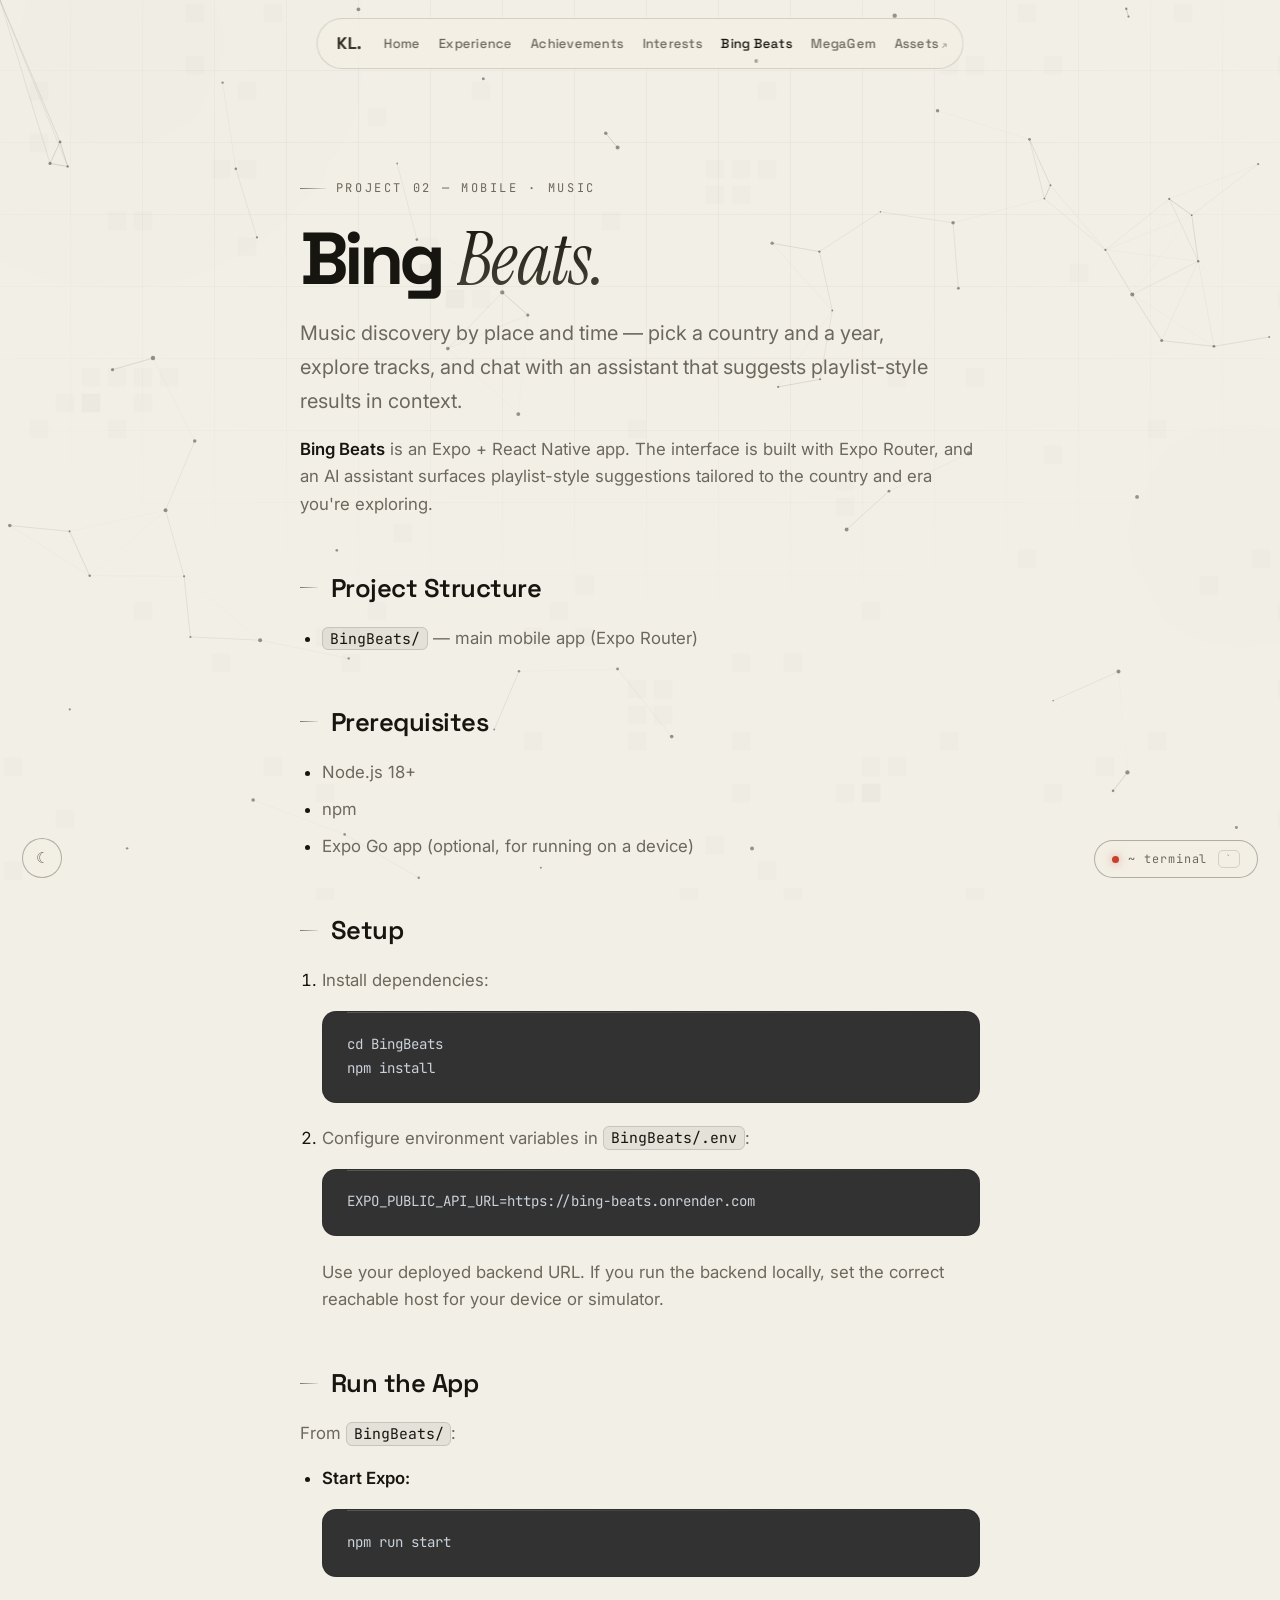
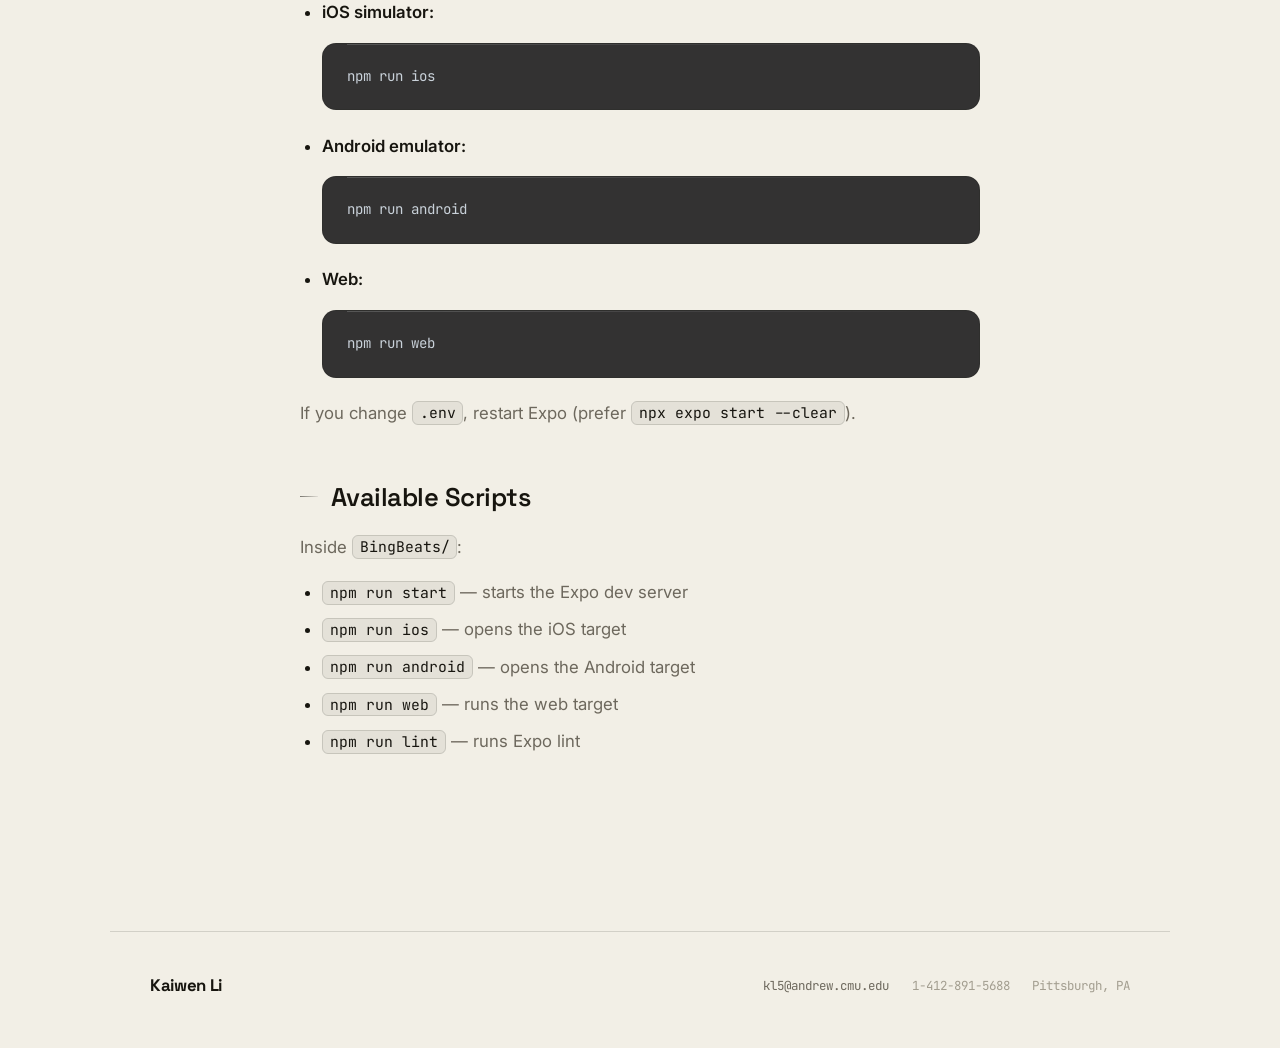
==== commit 6f9c7c5a: "Update color and terminal" ====
--- a/bingbeats.html
+++ b/bingbeats.html
@@ -6,7 +6,7 @@
     <meta name="viewport" content="width=device-width, initial-scale=1">
     <title>Bing Beats — Kaiwen Li</title>
     <link rel="icon"
-        href="data:image/svg+xml,%3Csvg xmlns='http://www.w3.org/2000/svg' viewBox='0 0 64 64'%3E%3Cdefs%3E%3ClinearGradient id='g' x1='0' y1='0' x2='1' y2='1'%3E%3Cstop offset='0' stop-color='%238b5cf6'/%3E%3Cstop offset='1' stop-color='%2322d3ee'/%3E%3C/linearGradient%3E%3C/defs%3E%3Crect width='64' height='64' rx='14' fill='url(%23g)'/%3E%3Ctext x='32' y='45' font-family='Arial' font-size='38' font-weight='bold' text-anchor='middle' fill='white'%3EK%3C/text%3E%3C/svg%3E">
+        href="data:image/svg+xml,%3Csvg xmlns='http://www.w3.org/2000/svg' viewBox='0 0 64 64'%3E%3Crect width='64' height='64' rx='14' fill='%23f2f0ea'/%3E%3Ctext x='32' y='46' font-family='Georgia,serif' font-size='40' font-weight='bold' text-anchor='middle' fill='%230a0a0a'%3EK%3C/text%3E%3C/svg%3E">
     <link rel="preconnect" href="https://fonts.googleapis.com">
     <link rel="preconnect" href="https://fonts.gstatic.com" crossorigin>
     <link
@@ -27,11 +27,10 @@
 
     <header class="site-nav">
         <a class="nav-logo" href="index.html">KL.</a>
-        <nav class="nav-links">
+                <nav class="nav-links">
             <a href="index.html">Home</a>
-            <a href="education.html">Education</a>
             <a href="experience.html">Experience</a>
-            <a href="honors.html">Mathematics</a>
+            <a href="honors.html">Achievements</a>
             <a href="interests.html">Interests</a>
             <a href="bingbeats.html" class="active">Bing Beats</a>
             <a href="megagem.html">MegaGem</a>
@@ -43,16 +42,15 @@
         </button>
     </header>
 
-    <div class="overlay-menu">
+        <div class="overlay-menu">
         <button class="overlay-close">Close</button>
         <a href="index.html"><span class="idx">01</span>Home</a>
-        <a href="education.html"><span class="idx">02</span>Education</a>
-        <a href="experience.html"><span class="idx">03</span>Experience</a>
-        <a href="honors.html"><span class="idx">04</span>Mathematics</a>
-        <a href="interests.html"><span class="idx">05</span>Interests</a>
-        <a href="bingbeats.html"><span class="idx">06</span>Bing Beats</a>
-        <a href="megagem.html"><span class="idx">07</span>MegaGem Live</a>
-        <a href="https://arcg.is/04Xv9r" target="_blank"><span class="idx">08</span>Asset Management ↗</a>
+        <a href="experience.html"><span class="idx">02</span>Experience</a>
+        <a href="honors.html"><span class="idx">03</span>Achievements</a>
+        <a href="interests.html"><span class="idx">04</span>Interests</a>
+        <a href="bingbeats.html"><span class="idx">05</span>Bing Beats</a>
+        <a href="megagem.html"><span class="idx">06</span>MegaGem Live</a>
+        <a href="https://arcg.is/04Xv9r" target="_blank"><span class="idx">07</span>Asset Management ↗</a>
     </div>
 
     <main class="page article">
--- a/styles.css
+++ b/styles.css
@@ -4,23 +4,38 @@
    ============================================================ */
 
 :root {
-    --bg: #060609;
-    --bg-soft: #0b0b10;
-    --ink: #f5f5f7;
-    --sub: #9d9dab;
-    --faint: #63636f;
-    --line: rgba(255, 255, 255, 0.08);
-    --line-strong: rgba(255, 255, 255, 0.14);
-    --glass: rgba(14, 14, 20, 0.55);
-    --card: rgba(255, 255, 255, 0.03);
-
-    --a-violet: #6366f1;
-    --a-cyan: #22d3ee;
-    --a-ice: #93c5fd;
-    --a-steel: #64748b;
-
-    --grad-text: linear-gradient(105deg, #e2e8f0 0%, #a5b4fc 50%, #67e8f9 100%);
-    --grad-line: linear-gradient(90deg, var(--a-violet), var(--a-cyan));
+    /* ============================================================
+       LIGHT "PAPER" — the default. Monochrome ink on warm paper;
+       colour only appears through motion/interaction (see JS).
+       ============================================================ */
+    --bg: #f2efe6;
+    --bg-soft: #e8e4d8;
+    --ink: #17150f;
+    --sub: #6d685d;
+    --faint: #a39e90;
+    --line: rgba(23, 21, 15, 0.14);
+    --line-strong: rgba(23, 21, 15, 0.30);
+    --glass: rgba(242, 239, 230, 0.62);
+    --glass-strong: rgba(242, 239, 230, 0.88);
+    --overlay-bg: rgba(242, 239, 230, 0.95);
+    --card: rgba(23, 21, 15, 0.022);
+
+    /* base colour for interaction overlays: ink on paper */
+    --tint-rgb: 23, 21, 15;
+    /* the signature hue that motion/hover reveals */
+    --accent: #c6402a;
+    --accent-rgb: 198, 64, 42;
+    --glow-blend: multiply;
+
+    /* former accent tokens — kept as names so every component recolours at once */
+    --a-violet: #17150f;
+    --a-cyan: #4a463b;
+    --a-ice: #343027;
+    --a-steel: #a39e90;
+
+    --grad-text: linear-gradient(180deg, #17150f 0%, #4a463b 100%);
+    --grad-line: linear-gradient(90deg, rgba(23, 21, 15, 0.55), rgba(23, 21, 15, 0.08));
+    --grad-shine: linear-gradient(110deg, #17150f 18%, #8a8578 40%, #17150f 50%, #8a8578 60%, #17150f 82%);
 
     --font-display: 'Space Grotesk', -apple-system, system-ui, sans-serif;
     --font-serif: 'Instrument Serif', Georgia, serif;
@@ -28,6 +43,35 @@
     --font-body: 'Inter', -apple-system, system-ui, sans-serif;
 
     --ease-out: cubic-bezier(0.16, 1, 0.3, 1);
+}
+
+:root[data-theme="dark"] {
+    /* ---- DARK monochrome (the alternate; toggle bottom-left) ---- */
+    --bg: #0a0a0a;
+    --bg-soft: #131313;
+    --ink: #f2f0ea;
+    --sub: #98968f;
+    --faint: #605e58;
+    --line: rgba(242, 240, 234, 0.10);
+    --line-strong: rgba(242, 240, 234, 0.22);
+    --glass: rgba(16, 16, 16, 0.6);
+    --glass-strong: rgba(10, 10, 10, 0.82);
+    --overlay-bg: rgba(8, 8, 8, 0.94);
+    --card: rgba(242, 240, 234, 0.022);
+
+    --tint-rgb: 255, 255, 255;
+    --accent: #ff5a3c;
+    --accent-rgb: 255, 90, 60;
+    --glow-blend: screen;
+
+    --a-violet: #f2f0ea;
+    --a-cyan: #c8c6bf;
+    --a-ice: #d8d6cf;
+    --a-steel: #605e58;
+
+    --grad-text: linear-gradient(180deg, #f6f4ee 0%, #cfcdc6 100%);
+    --grad-line: linear-gradient(90deg, rgba(242, 240, 234, 0.85), rgba(242, 240, 234, 0.12));
+    --grad-shine: linear-gradient(110deg, #f2f0ea 18%, #ffffff 40%, #b8b6af 50%, #ffffff 60%, #f2f0ea 82%);
 }
 
 * {
@@ -50,8 +94,8 @@
 }
 
 ::selection {
-    background: rgba(99, 102, 241, 0.35);
-    color: #fff;
+    background: var(--ink);
+    color: var(--bg);
 }
 
 /* ------------------------------------------------------------
@@ -69,8 +113,8 @@
 .orb {
     position: absolute;
     border-radius: 50%;
-    filter: blur(110px);
-    opacity: 0.5;
+    filter: blur(130px);
+    opacity: 0.3;
     will-change: transform;
 }
 
@@ -79,7 +123,7 @@
     height: 55vw;
     top: -18vw;
     left: -12vw;
-    background: radial-gradient(circle at 40% 40%, rgba(99, 102, 241, 0.5), transparent 65%);
+    background: radial-gradient(circle at 40% 40%, rgba(var(--tint-rgb), 0.05), transparent 62%);
     animation: drift-a 26s ease-in-out infinite alternate;
 }
 
@@ -88,7 +132,7 @@
     height: 44vw;
     top: 30vh;
     right: -16vw;
-    background: radial-gradient(circle at 55% 45%, rgba(34, 211, 238, 0.34), transparent 65%);
+    background: radial-gradient(circle at 55% 45%, rgba(var(--tint-rgb), 0.04), transparent 62%);
     animation: drift-b 32s ease-in-out infinite alternate;
 }
 
@@ -97,7 +141,7 @@
     height: 40vw;
     bottom: -18vw;
     left: 22vw;
-    background: radial-gradient(circle at 50% 50%, rgba(59, 130, 246, 0.28), transparent 65%);
+    background: radial-gradient(circle at 50% 50%, rgba(var(--tint-rgb), 0.03), transparent 62%);
     animation: drift-c 38s ease-in-out infinite alternate;
 }
 
@@ -106,7 +150,7 @@
     height: 26vw;
     top: 58vh;
     left: -8vw;
-    background: radial-gradient(circle at 50% 50%, rgba(45, 212, 191, 0.14), transparent 65%);
+    background: radial-gradient(circle at 50% 50%, rgba(var(--tint-rgb), 0.022), transparent 62%);
     animation: drift-b 44s ease-in-out infinite alternate-reverse;
 }
 
@@ -137,8 +181,8 @@
     position: absolute;
     inset: -2px;
     background-image:
-        linear-gradient(rgba(255, 255, 255, 0.025) 1px, transparent 1px),
-        linear-gradient(90deg, rgba(255, 255, 255, 0.025) 1px, transparent 1px);
+        linear-gradient(rgba(var(--tint-rgb), 0.03) 1px, transparent 1px),
+        linear-gradient(90deg, rgba(var(--tint-rgb), 0.03) 1px, transparent 1px);
     background-size: 72px 72px;
     mask-image: radial-gradient(ellipse 90% 70% at 50% 20%, black 30%, transparent 75%);
     -webkit-mask-image: radial-gradient(ellipse 90% 70% at 50% 20%, black 30%, transparent 75%);
@@ -156,14 +200,15 @@
     position: fixed;
     top: 0;
     left: 0;
-    width: 700px;
-    height: 700px;
-    margin: -350px 0 0 -350px;
+    width: 620px;
+    height: 620px;
+    margin: -310px 0 0 -310px;
     border-radius: 50%;
-    background: radial-gradient(circle, rgba(99, 102, 241, 0.13), rgba(34, 211, 238, 0.06) 40%, transparent 70%);
+    background: transparent;                 /* colour set by site.js from motion energy */
+    mix-blend-mode: var(--glow-blend);
     pointer-events: none;
     z-index: -1;
-    will-change: transform;
+    will-change: transform, background;
 }
 
 /* ------------------------------------------------------------
@@ -190,9 +235,9 @@
 }
 
 .site-nav.scrolled {
-    background: rgba(10, 10, 15, 0.78);
+    background: var(--glass-strong);
     border-color: var(--line-strong);
-    box-shadow: 0 12px 40px rgba(0, 0, 0, 0.45);
+    box-shadow: 0 12px 40px rgba(0, 0, 0, 0.22);
 }
 
 .nav-logo {
@@ -302,7 +347,7 @@
     position: fixed;
     inset: 0;
     z-index: 200;
-    background: rgba(5, 5, 9, 0.92);
+    background: var(--overlay-bg);
     backdrop-filter: blur(28px);
     -webkit-backdrop-filter: blur(28px);
     display: flex;
@@ -372,8 +417,8 @@
 }
 
 .overlay-close:hover {
-    border-color: var(--a-violet);
-    background: rgba(99, 102, 241, 0.12);
+    border-color: var(--ink);
+    background: rgba(var(--tint-rgb), 0.06);
 }
 
 /* ------------------------------------------------------------
@@ -499,7 +544,7 @@
     position: absolute;
     inset: 0;
     background: radial-gradient(480px circle at var(--mx, 50%) var(--my, 50%),
-            rgba(99, 102, 241, 0.10), transparent 55%);
+            rgba(var(--accent-rgb), 0.13), transparent 55%);
     opacity: 0;
     transition: opacity 0.4s;
     pointer-events: none;
@@ -585,7 +630,7 @@
     font-size: 0.78rem;
     color: var(--sub);
     border: 1px solid var(--line);
-    background: rgba(255, 255, 255, 0.025);
+    background: rgba(var(--tint-rgb), 0.03);
     border-radius: 999px;
     padding: 6px 14px;
     transition: color 0.25s, border-color 0.25s, background 0.25s, transform 0.25s;
@@ -593,8 +638,8 @@
 
 .chip:hover {
     color: var(--ink);
-    border-color: rgba(99, 102, 241, 0.5);
-    background: rgba(99, 102, 241, 0.08);
+    border-color: var(--line-strong);
+    background: rgba(var(--tint-rgb), 0.06);
     transform: translateY(-2px);
 }
 
@@ -604,8 +649,8 @@
     font-size: 0.72rem;
     letter-spacing: 0.08em;
     color: var(--ink);
-    border: 1px solid rgba(99, 102, 241, 0.35);
-    background: rgba(99, 102, 241, 0.1);
+    border: 1px solid var(--line-strong);
+    background: rgba(var(--tint-rgb), 0.05);
     border-radius: 999px;
     padding: 5px 13px;
     margin-top: 1.2rem;
@@ -646,8 +691,8 @@
     height: 11px;
     border-radius: 50%;
     background: var(--bg);
-    border: 2px solid var(--a-violet);
-    box-shadow: 0 0 14px rgba(99, 102, 241, 0.7);
+    border: 1.5px solid var(--ink);
+    box-shadow: none;
 }
 
 .t-head {
@@ -735,24 +780,24 @@
 }
 
 .btn-primary {
-    color: #0a0a0f;
-    background: linear-gradient(100deg, #a5b4fc, #7dd3fc 55%, #93c5fd);
-    box-shadow: 0 8px 30px rgba(99, 102, 241, 0.3);
+    color: var(--bg);
+    background: var(--ink);
+    box-shadow: 0 10px 30px rgba(0, 0, 0, 0.28);
 }
 
 .btn-primary:hover {
-    box-shadow: 0 12px 44px rgba(99, 102, 241, 0.5);
+    box-shadow: 0 16px 44px rgba(0, 0, 0, 0.4);
 }
 
 .btn-ghost {
     color: var(--ink);
     border: 1px solid var(--line-strong);
-    background: rgba(255, 255, 255, 0.03);
+    background: rgba(var(--tint-rgb), 0.03);
 }
 
 .btn-ghost:hover {
-    border-color: rgba(99, 102, 241, 0.55);
-    background: rgba(99, 102, 241, 0.08);
+    border-color: var(--ink);
+    background: rgba(var(--tint-rgb), 0.05);
 }
 
 .btn .arrow {
@@ -818,22 +863,22 @@
 }
 
 .article a:not(.btn) {
-    color: #7dd3fc;
+    color: var(--ink);
     text-decoration: none;
-    border-bottom: 1px solid rgba(125, 211, 252, 0.3);
+    border-bottom: 1px solid var(--line-strong);
     transition: border-color 0.25s;
 }
 
 .article a:not(.btn):hover {
-    border-color: #7dd3fc;
+    border-color: var(--ink);
 }
 
 code {
     font-family: var(--font-mono);
     font-size: 0.88em;
-    color: #a5b4fc;
-    background: rgba(99, 102, 241, 0.1);
-    border: 1px solid rgba(99, 102, 241, 0.18);
+    color: var(--ink);
+    background: rgba(var(--tint-rgb), 0.06);
+    border: 1px solid var(--line);
     border-radius: 6px;
     padding: 0.1em 0.45em;
 }
@@ -860,13 +905,13 @@
     left: 1.5rem;
     right: 1.5rem;
     height: 1px;
-    background: var(--grad-line);
-    opacity: 0.4;
-}
-
-.code-block .kw { color: #a5b4fc; }
-.code-block .str { color: #7dd3fc; }
-.code-block .cm { color: #63636f; }
+    background: linear-gradient(90deg, rgba(255, 255, 255, 0.35), transparent);
+    opacity: 0.5;
+}
+
+.code-block .kw { color: #f2f0ea; font-weight: 500; }
+.code-block .str { color: #b4b2ab; }
+.code-block .cm { color: #63615b; font-style: italic; }
 
 /* ------------------------------------------------------------
    STATS STRIP
@@ -977,7 +1022,7 @@
     border: 1px solid var(--line-strong);
     border-radius: 999px;
     padding: 0.55rem 1.2rem;
-    background: rgba(255, 255, 255, 0.03);
+    background: rgba(var(--tint-rgb), 0.03);
     backdrop-filter: blur(10px);
     margin-bottom: 2.6rem;
     animation: rise 1s var(--ease-out) 0.15s both;
@@ -987,14 +1032,60 @@
     width: 7px;
     height: 7px;
     border-radius: 50%;
-    background: #34d399;
-    box-shadow: 0 0 12px rgba(52, 211, 153, 0.9);
+    background: var(--accent);
+    box-shadow: 0 0 10px rgba(var(--accent-rgb), 0.6);
     animation: pulse 2.4s ease-in-out infinite;
 }
 
 @keyframes pulse {
     0%, 100% { opacity: 1; }
     50% { opacity: 0.35; }
+}
+
+/* Hero terminal prompt — replaces the status pill on the home page */
+.hero-prompt {
+    display: inline-flex;
+    align-items: center;
+    gap: 0.55rem;
+    font-family: var(--font-mono);
+    font-size: 0.8rem;
+    letter-spacing: 0.01em;
+    color: var(--sub);
+    border: 1px solid var(--line-strong);
+    border-radius: 999px;
+    padding: 0.55rem 1.1rem;
+    background: rgba(var(--tint-rgb), 0.03);
+    backdrop-filter: blur(10px);
+    -webkit-backdrop-filter: blur(10px);
+    cursor: pointer;
+    margin-bottom: 2.6rem;
+    animation: rise 1s var(--ease-out) 0.15s both;
+    transition: color 0.25s, border-color 0.25s, transform 0.25s var(--ease-out);
+}
+
+.hero-prompt:hover {
+    color: var(--ink);
+    border-color: var(--ink);
+    transform: translateY(-2px);
+}
+
+.hero-prompt .hp-caret {
+    color: var(--accent);
+    font-weight: 500;
+}
+
+.hero-prompt .hp-path { color: var(--ink); }
+.hero-prompt .hp-sep { color: var(--faint); }
+.hero-prompt .hp-hint b { color: var(--ink); font-weight: 600; }
+
+.hero-prompt .hp-key {
+    font-family: var(--font-mono);
+    font-size: 0.66rem;
+    color: var(--faint);
+    border: 1px solid var(--line);
+    border-radius: 5px;
+    padding: 1px 6px;
+    margin-left: 0.1rem;
 }
 
 .hero-name {
@@ -1025,7 +1116,7 @@
 }
 
 .hero-name .shine {
-    background: linear-gradient(110deg, #f5f5f7 20%, #a5b4fc 38%, #7dd3fc 50%, #93c5fd 62%, #f5f5f7 80%);
+    background: var(--grad-shine);
     background-size: 220% 100%;
     -webkit-background-clip: text;
     background-clip: text;
@@ -1126,7 +1217,7 @@
     font-size: clamp(12rem, 34vw, 26rem);
     letter-spacing: -0.05em;
     color: transparent;
-    -webkit-text-stroke: 1px rgba(255, 255, 255, 0.045);
+    -webkit-text-stroke: 1px rgba(var(--tint-rgb), 0.05);
     pointer-events: none;
     user-select: none;
     white-space: nowrap;
@@ -1164,8 +1255,9 @@
     content: "";
     position: absolute;
     inset: 0;
-    background: linear-gradient(200deg, rgba(99, 102, 241, 0.16), transparent 45%);
+    background: linear-gradient(200deg, rgba(var(--tint-rgb), 0.05), transparent 45%);
     pointer-events: none;
+    z-index: 1;
 }
 
 .portrait-frame img {
@@ -1173,7 +1265,125 @@
     height: 100%;
     object-fit: cover;
     display: block;
-    filter: saturate(1.05) contrast(1.02);
+    filter: contrast(1.02);
+}
+
+/* Home faculty-style bio listing */
+.about-bio {
+    max-width: 540px;
+}
+
+.about-bio .bio-name {
+    display: block;
+    font-family: var(--font-display);
+    font-size: 1.65rem;
+    font-weight: 700;
+    letter-spacing: -0.02em;
+    color: var(--ink);
+}
+
+.bio-role {
+    margin: 0.5rem 0 0;
+    color: var(--sub);
+    font-size: 1rem;
+    line-height: 1.6;
+}
+
+.bio-affil {
+    margin: 1.5rem 0 0;
+    color: var(--sub);
+    font-size: 1rem;
+    line-height: 1.8;
+}
+
+.about-bio a {
+    color: var(--ink);
+    text-decoration: none;
+    border-bottom: 1px solid var(--line-strong);
+    transition: color 0.25s, border-color 0.25s;
+}
+
+.about-bio a:hover {
+    border-color: var(--ink);
+}
+
+.about-bio .mark {
+    color: var(--ink);
+    font-weight: 600;
+    border-bottom: 2px solid var(--accent);
+    padding-bottom: 1px;
+}
+
+.about-bio a.mark-link {
+    font-weight: 600;
+    border-bottom: 2px solid var(--accent);
+}
+
+.about-bio a.mark-link:hover {
+    color: var(--accent);
+    border-color: var(--accent);
+}
+
+.bio-sep {
+    color: var(--faint);
+    margin: 0 0.55rem;
+}
+
+.about-bio .mini-label {
+    display: block;
+    margin: 1.8rem 0 0.6rem;
+    font-family: var(--font-mono);
+    font-size: 0.7rem;
+    letter-spacing: 0.2em;
+    text-transform: uppercase;
+    color: var(--faint);
+}
+
+.bio-contact {
+    margin: 0;
+    color: var(--sub);
+    font-size: 0.96rem;
+    line-height: 1.75;
+}
+
+.bio-social {
+    display: flex;
+    flex-wrap: wrap;
+    gap: 1.4rem;
+    margin-top: 1.2rem;
+}
+
+.bio-social a {
+    font-family: var(--font-mono);
+    font-size: 0.82rem;
+    color: var(--sub);
+    border-bottom: none;
+}
+
+.bio-social a:hover {
+    color: var(--ink);
+}
+
+/* compact the stats when they sit in the About bio column */
+.about-bio .stat-strip {
+    display: flex;
+    flex-wrap: wrap;
+    gap: 0.9rem 1.6rem;
+}
+
+.about-bio .stat {
+    padding-left: 0.85rem;
+}
+
+.about-bio .stat .num {
+    font-size: 1.05rem;
+    line-height: 1.2;
+}
+
+.about-bio .stat .lbl {
+    font-size: 0.6rem;
+    letter-spacing: 0.12em;
+    margin-top: 0.2rem;
 }
 
 /* Big marquee-ish section title used across pages */
@@ -1293,6 +1503,18 @@
     height: 100%;
     pointer-events: none;
     z-index: 0;
+}
+
+/* --- Globe overlay (terminal: globe) --- */
+.globe-canvas {
+    position: fixed;
+    inset: 0;
+    z-index: 90;
+    width: 100%;
+    height: 100%;
+    pointer-events: none;
+    opacity: 0;
+    transition: opacity 0.5s var(--ease-out);
 }
 
 /* --- Terminal launcher --- */
@@ -1320,8 +1542,8 @@
 
 .term-launcher:hover {
     color: var(--ink);
-    border-color: rgba(99, 102, 241, 0.6);
-    box-shadow: 0 8px 30px rgba(99, 102, 241, 0.25);
+    border-color: var(--ink);
+    box-shadow: 0 8px 24px rgba(0, 0, 0, 0.4);
     transform: translateY(-2px);
 }
 
@@ -1329,8 +1551,8 @@
     width: 7px;
     height: 7px;
     border-radius: 50%;
-    background: var(--a-cyan);
-    box-shadow: 0 0 10px rgba(34, 211, 238, 0.8);
+    background: var(--accent);
+    box-shadow: 0 0 8px rgba(var(--accent-rgb), 0.55);
 }
 
 .term-launcher kbd {
@@ -1377,7 +1599,7 @@
     align-items: center;
     gap: 0.8rem;
     padding: 0.6rem 0.9rem;
-    border-bottom: 1px solid var(--line);
+    border-bottom: 1px solid rgba(255, 255, 255, 0.08);
     background: rgba(255, 255, 255, 0.02);
     flex-shrink: 0;
 }
@@ -1393,9 +1615,9 @@
     border-radius: 50%;
 }
 
-.term-dots i:nth-child(1) { background: rgba(224, 96, 94, 0.85); }
-.term-dots i:nth-child(2) { background: rgba(224, 161, 63, 0.85); }
-.term-dots i:nth-child(3) { background: rgba(39, 201, 63, 0.85); }
+.term-dots i:nth-child(1) { background: rgba(242, 240, 234, 0.5); }
+.term-dots i:nth-child(2) { background: rgba(242, 240, 234, 0.3); }
+.term-dots i:nth-child(3) { background: rgba(242, 240, 234, 0.18); }
 
 .term-title {
     flex: 1;
@@ -1403,13 +1625,13 @@
     font-family: var(--font-mono);
     font-size: 0.72rem;
     letter-spacing: 0.08em;
-    color: var(--faint);
+    color: #8a877f;
 }
 
 .term-close {
     background: none;
     border: none;
-    color: var(--faint);
+    color: #8a877f;
     cursor: pointer;
     font-size: 0.85rem;
     padding: 2px 6px;
@@ -1417,7 +1639,7 @@
 }
 
 .term-close:hover {
-    color: var(--ink);
+    color: #f0eee8;
 }
 
 .term-out {
@@ -1452,20 +1674,20 @@
 }
 
 .tline .t-ps {
-    color: var(--a-cyan);
+    color: #c8c6bf;
     margin-right: 0.5ch;
 }
 
-.tline.t-cmd { color: var(--ink); }
-.tline.t-dim { color: var(--faint); }
-.tline.t-acc { color: #a5b4fc; }
-.tline.t-cy { color: #67e8f9; }
-.tline.t-err { color: #f87171; }
+.tline.t-cmd { color: #f0eee8; }
+.tline.t-dim { color: #7a776f; }
+.tline.t-acc { color: #d8d6cf; }
+.tline.t-cy { color: #f6f4ee; }
+.tline.t-err { color: #98968f; font-style: italic; }
 
 .tline.t-banner {
     font-size: 0.58rem;
     line-height: 1.25;
-    color: #a5b4fc;
+    color: #d8d6cf;
 }
 
 .term-line {
@@ -1473,14 +1695,14 @@
     align-items: center;
     gap: 0.55rem;
     padding: 0.65rem 1.1rem;
-    border-top: 1px solid var(--line);
+    border-top: 1px solid rgba(255, 255, 255, 0.08);
     flex-shrink: 0;
 }
 
 .term-prompt {
     font-family: var(--font-mono);
     font-size: 0.85rem;
-    color: var(--a-cyan);
+    color: #c8c6bf;
 }
 
 .term-in {
@@ -1488,10 +1710,10 @@
     background: none;
     border: none;
     outline: none;
-    color: var(--ink);
+    color: #e8e6e0;
     font-family: var(--font-mono);
     font-size: 0.8rem;
-    caret-color: #67e8f9;
+    caret-color: #e8e6e0;
 }
 
 /* --- Toast --- */
@@ -1504,9 +1726,9 @@
     font-family: var(--font-mono);
     font-size: 0.74rem;
     letter-spacing: 0.1em;
-    color: var(--ink);
-    background: rgba(10, 10, 16, 0.85);
-    border: 1px solid rgba(99, 102, 241, 0.5);
+    color: #f0eee8;
+    background: rgba(10, 10, 10, 0.88);
+    border: 1px solid rgba(255, 255, 255, 0.2);
     border-radius: 999px;
     padding: 0.6rem 1.2rem;
     opacity: 0;
@@ -1521,6 +1743,35 @@
     transform: translateX(-50%) translateY(0);
 }
 
+/* --- Theme toggle (paper ⇄ dark), injected by site.js --- */
+.theme-toggle {
+    position: fixed;
+    left: 22px;
+    bottom: 22px;
+    z-index: 150;
+    width: 40px;
+    height: 40px;
+    display: inline-flex;
+    align-items: center;
+    justify-content: center;
+    font-size: 0.95rem;
+    line-height: 1;
+    color: var(--sub);
+    background: var(--glass);
+    border: 1px solid var(--line-strong);
+    border-radius: 999px;
+    cursor: pointer;
+    backdrop-filter: blur(18px) saturate(1.2);
+    -webkit-backdrop-filter: blur(18px) saturate(1.2);
+    transition: color 0.25s, border-color 0.25s, transform 0.3s var(--ease-out);
+}
+
+.theme-toggle:hover {
+    color: var(--ink);
+    border-color: var(--ink);
+    transform: translateY(-2px) rotate(-12deg);
+}
+
 @media (max-width: 600px) {
     .term-launcher {
         right: 16px;
@@ -1536,5 +1787,10 @@
         bottom: 68px;
         height: 55vh;
     }
-}
-
+
+    .theme-toggle {
+        left: 16px;
+        bottom: 16px;
+    }
+}
+
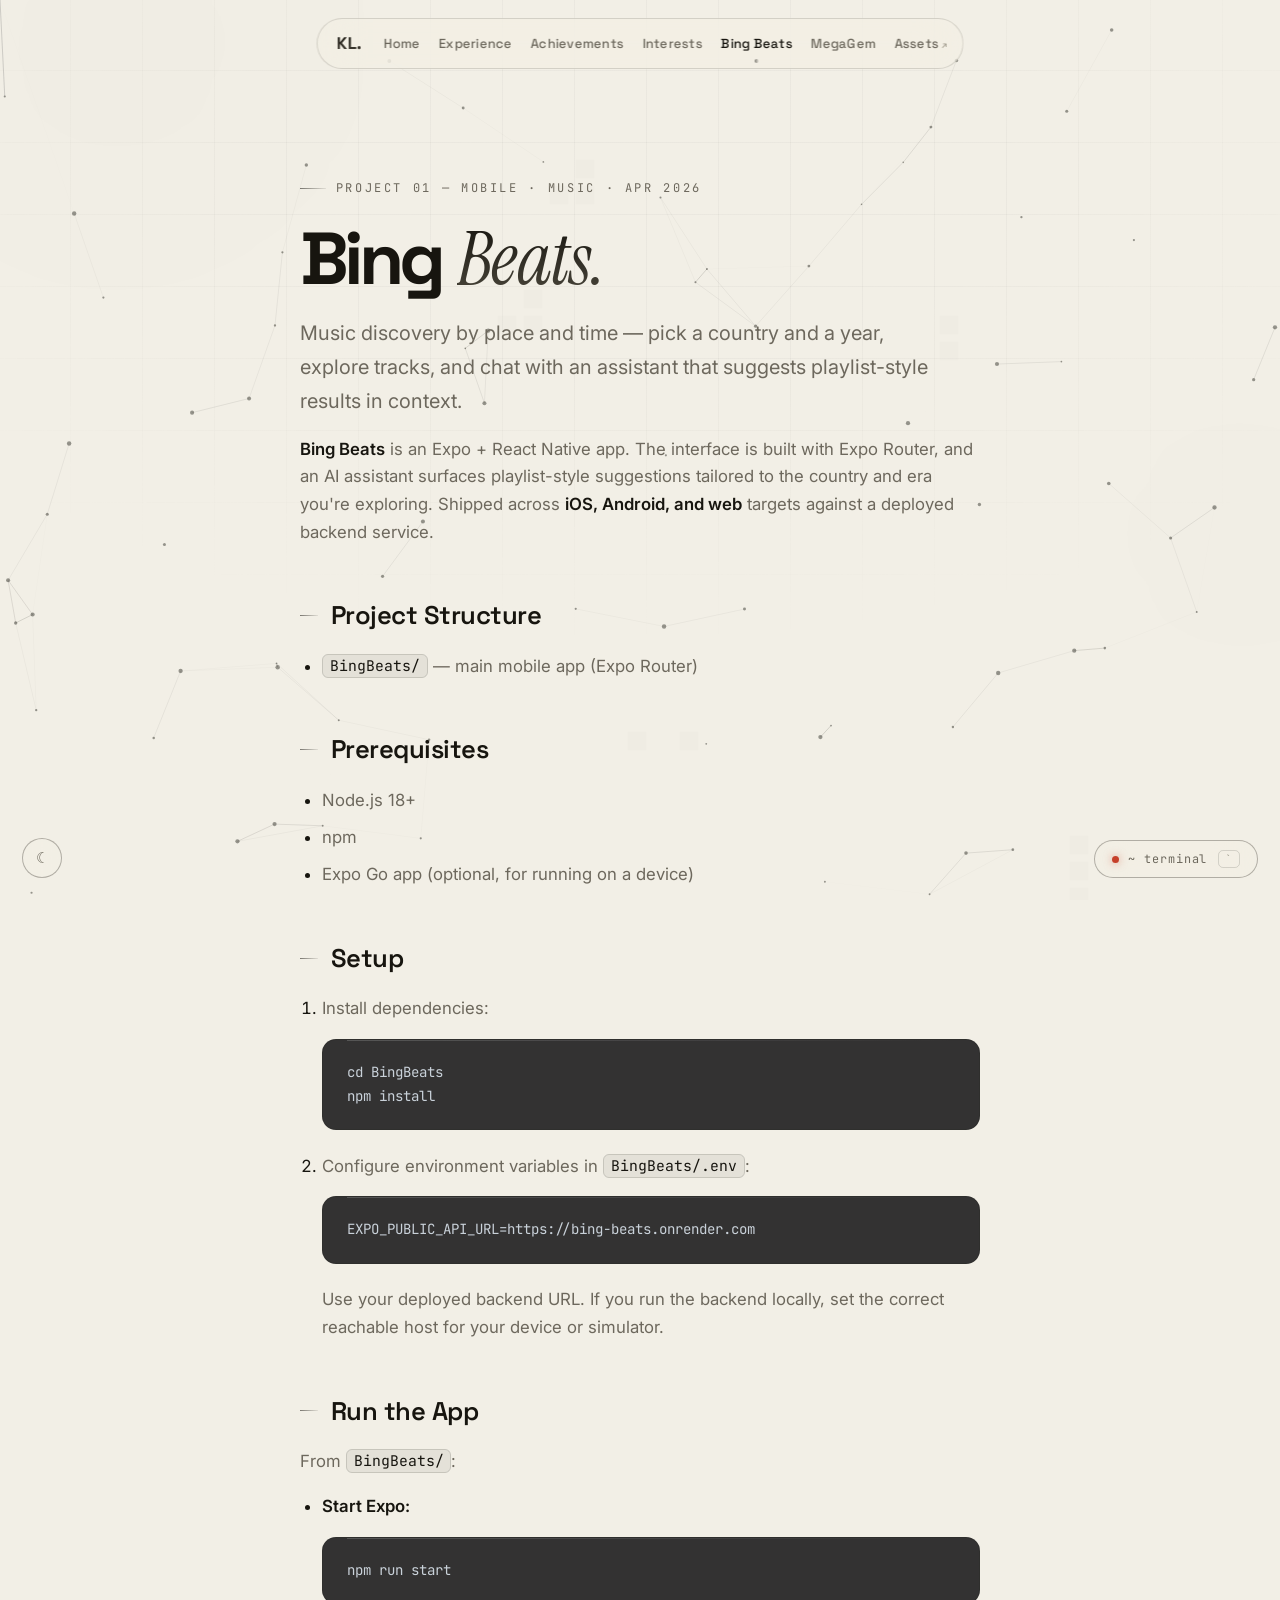
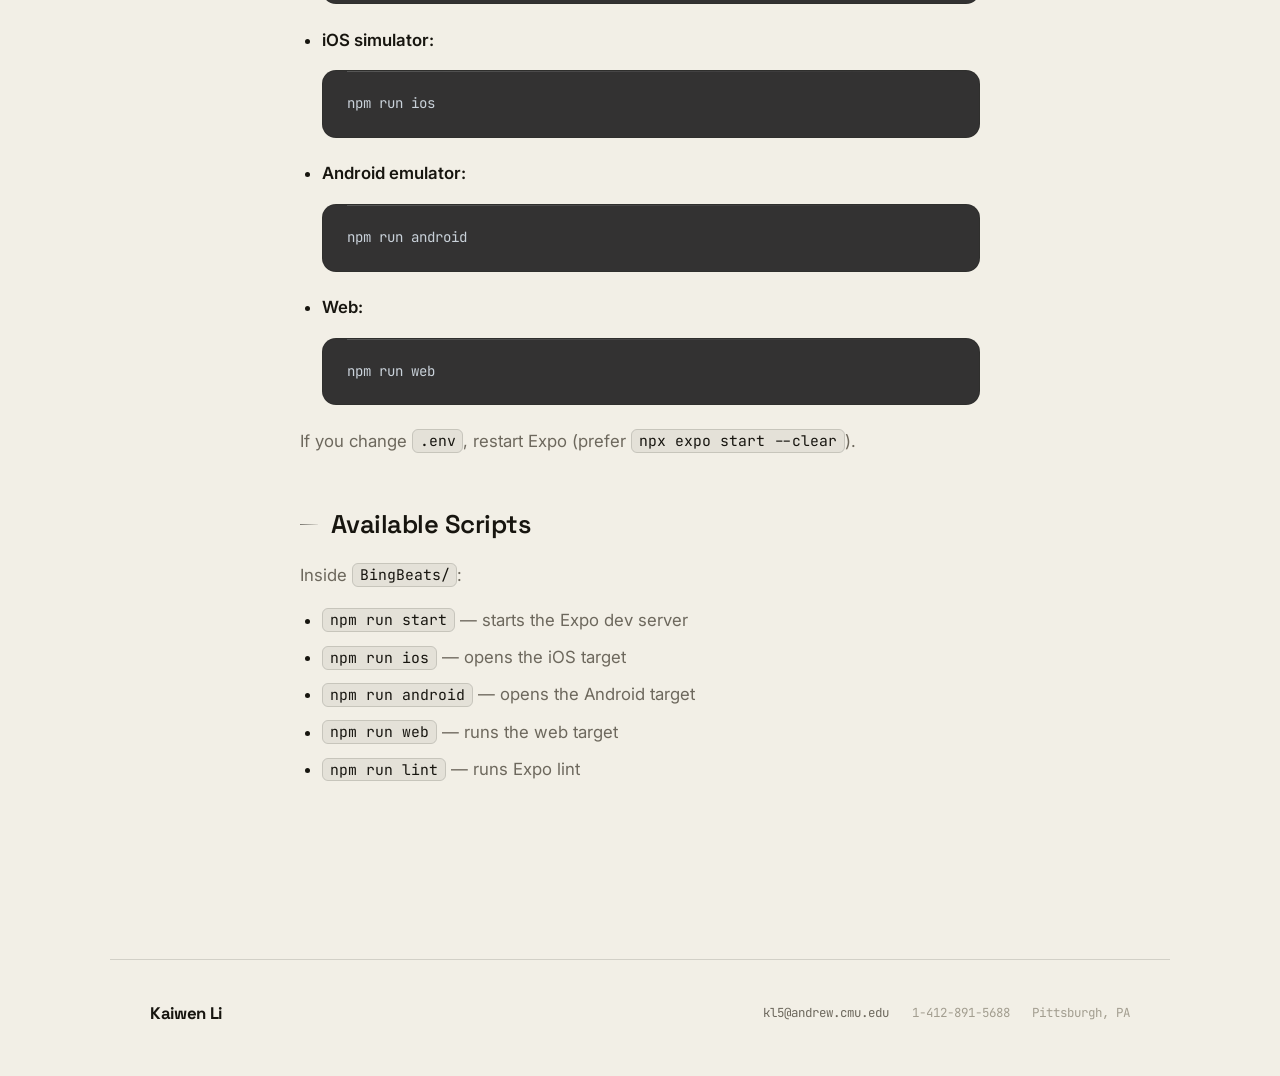
==== commit 71a2564e: "Updated Resume to Website" ====
--- a/bingbeats.html
+++ b/bingbeats.html
@@ -54,7 +54,7 @@
     </div>
 
     <main class="page article">
-        <span class="kicker" data-reveal>Project 02 — Mobile · Music</span>
+        <span class="kicker" data-reveal>Project 01 — Mobile · Music · Apr 2026</span>
         <h1 class="display" data-reveal style="--d: 0.05s;">Bing <em>Beats.</em></h1>
         <p class="lede" data-reveal style="--d: 0.1s;">
             Music discovery by place and time — pick a country and a year, explore tracks,
@@ -65,7 +65,8 @@
             <p>
                 <strong>Bing Beats</strong> is an Expo + React Native app. The interface is built with
                 Expo Router, and an AI assistant surfaces playlist-style suggestions tailored to the
-                country and era you're exploring.
+                country and era you're exploring. Shipped across <strong>iOS, Android, and web</strong>
+                targets against a deployed backend service.
             </p>
 
             <h2>Project Structure</h2>
--- a/styles.css
+++ b/styles.css
@@ -466,11 +466,22 @@
     font-style: italic;
     font-weight: 400;
     letter-spacing: -0.01em;
-    background: var(--grad-text);
-    -webkit-background-clip: text;
-    background-clip: text;
-    color: transparent;
     padding-right: 0.06em;
+    /* solid fallback first — if background-clip:text fails to (re)apply
+       during a repaint (GPU compositing edge case on transform/opacity
+       transitions), the word stays ink-colored instead of vanishing */
+    color: var(--ink);
+}
+
+@supports (background-clip: text) or (-webkit-background-clip: text) {
+    .display em,
+    .serif-accent {
+        background: var(--grad-text);
+        -webkit-background-clip: text;
+        background-clip: text;
+        -webkit-text-fill-color: transparent;
+        color: transparent;
+    }
 }
 
 .lede {
@@ -1349,19 +1360,51 @@
 .bio-social {
     display: flex;
     flex-wrap: wrap;
-    gap: 1.4rem;
-    margin-top: 1.2rem;
-}
-
-.bio-social a {
-    font-family: var(--font-mono);
-    font-size: 0.82rem;
-    color: var(--sub);
-    border-bottom: none;
-}
-
-.bio-social a:hover {
-    color: var(--ink);
+    gap: 0.7rem;
+    margin-top: 1.3rem;
+}
+
+.social-btn {
+    display: inline-flex;
+    align-items: center;
+    gap: 0.55rem;
+    font-family: var(--font-display);
+    font-size: 0.85rem;
+    font-weight: 600;
+    color: var(--ink);
+    border: 1px solid var(--line-strong);
+    border-radius: 999px;
+    padding: 0.45rem 1.15rem 0.45rem 0.5rem;
+    text-decoration: none;
+    background: rgba(var(--tint-rgb), 0.03);
+    transition: background 0.25s, border-color 0.25s, transform 0.25s var(--ease-out), color 0.25s;
+}
+
+.social-btn .social-ico {
+    display: inline-flex;
+    align-items: center;
+    justify-content: center;
+    width: 22px;
+    height: 22px;
+    flex-shrink: 0;
+    border-radius: 50%;
+    background: var(--ink);
+    color: var(--bg);
+    font-family: var(--font-mono);
+    font-size: 0.66rem;
+    font-weight: 700;
+    transition: background 0.25s, color 0.25s;
+}
+
+.social-btn:hover {
+    border-color: var(--accent);
+    color: var(--accent);
+    transform: translateY(-2px);
+}
+
+.social-btn:hover .social-ico {
+    background: var(--accent);
+    color: #fff;
 }
 
 /* compact the stats when they sit in the About bio column */
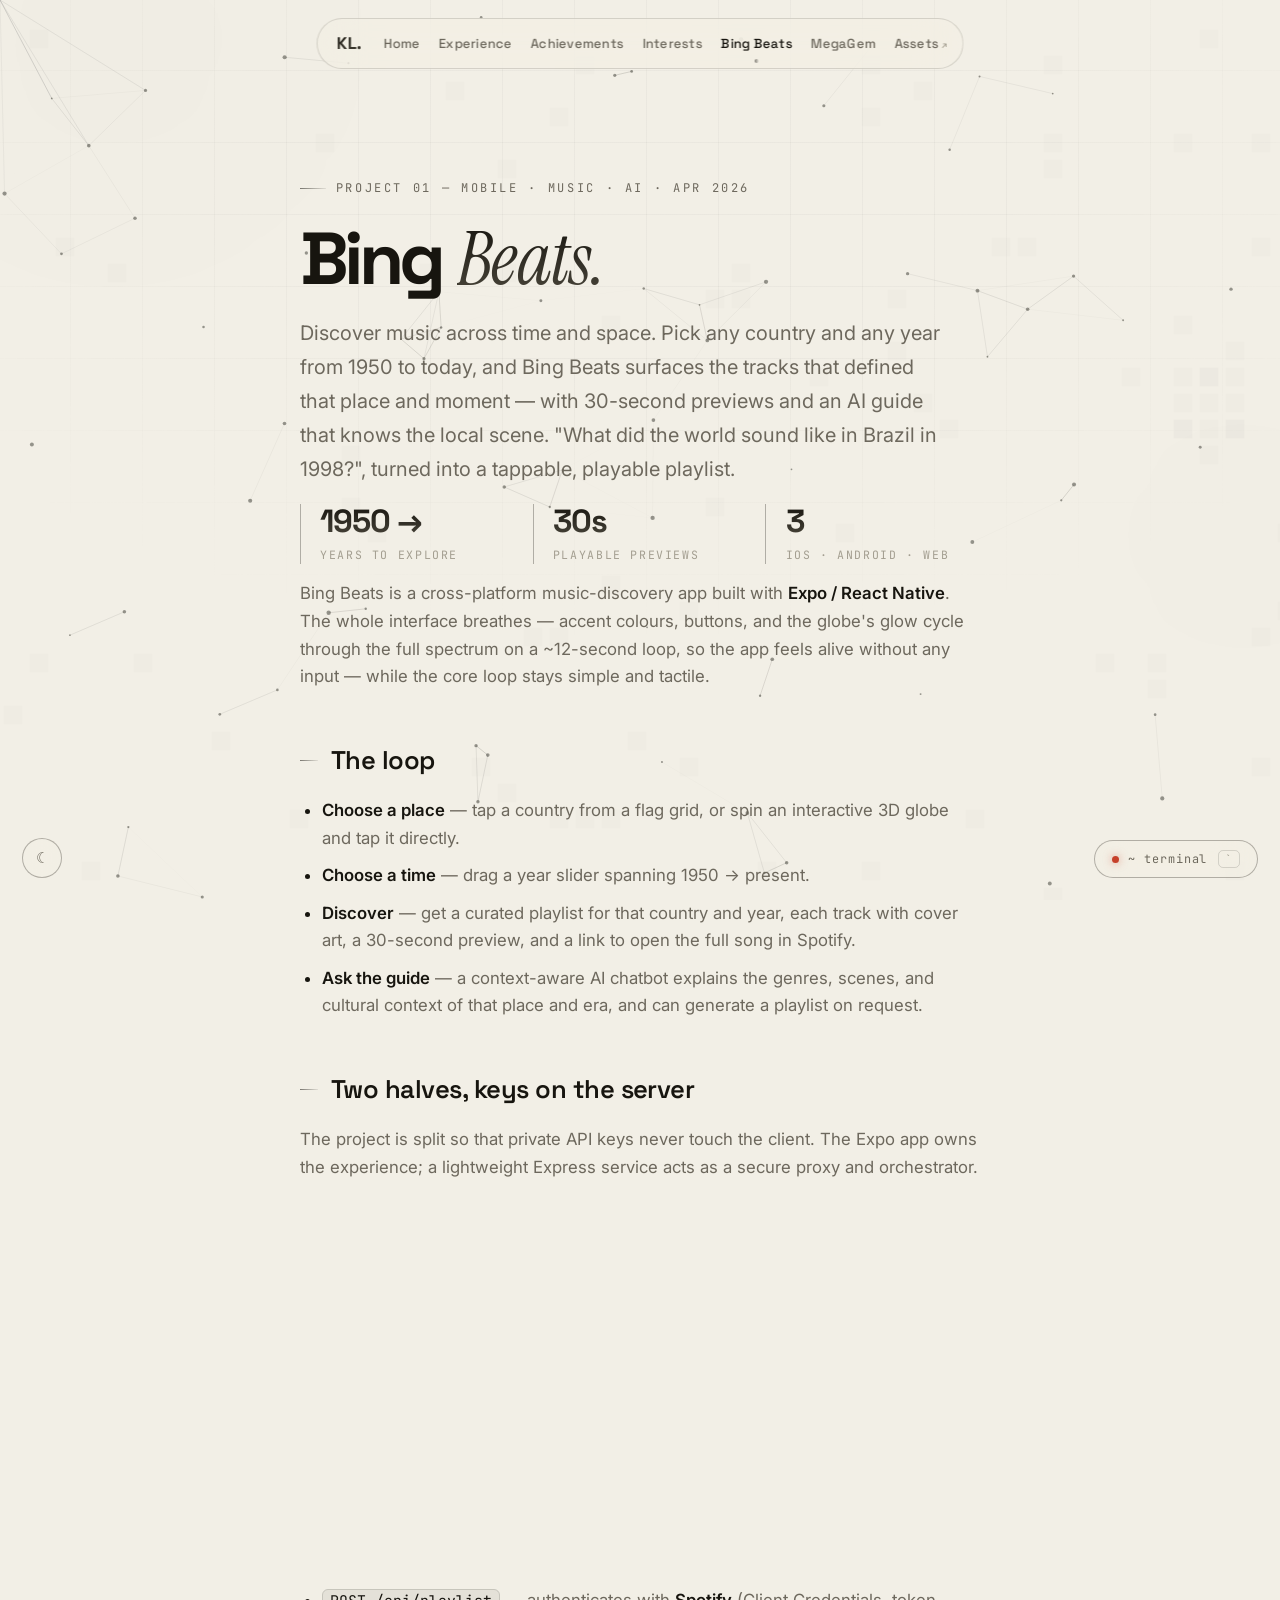
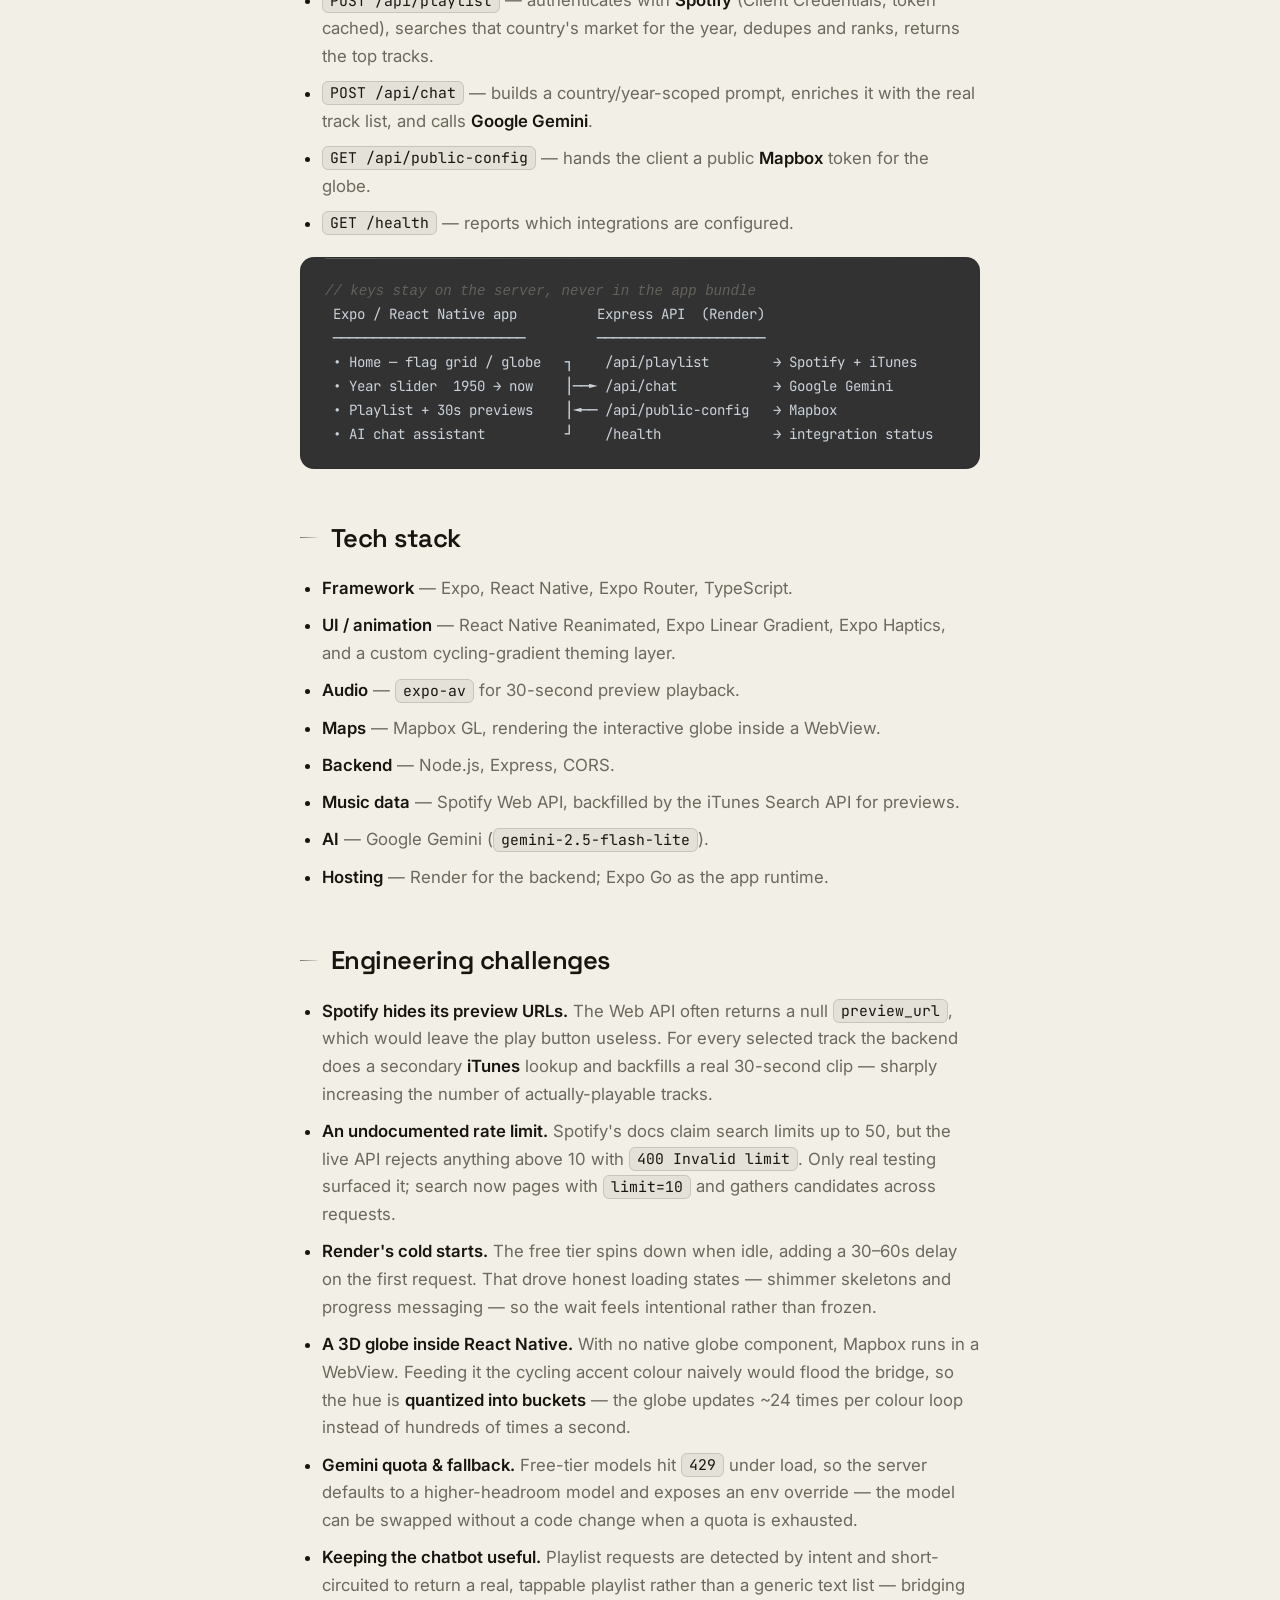
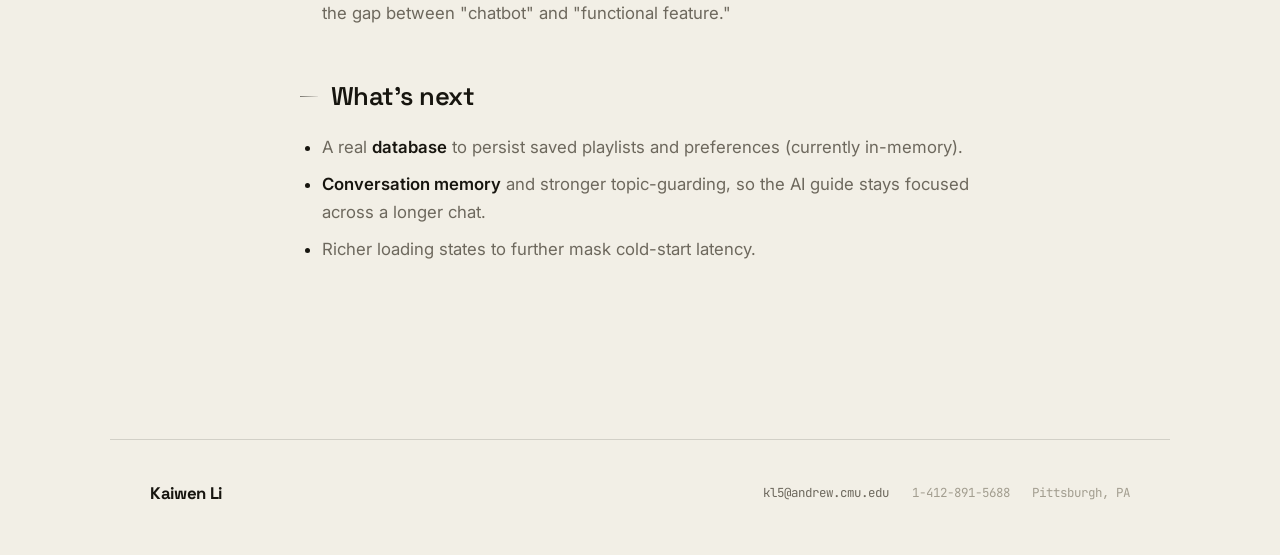
==== commit ab586496: "Update the Project Description." ====
--- a/bingbeats.html
+++ b/bingbeats.html
@@ -54,75 +54,126 @@
     </div>
 
     <main class="page article">
-        <span class="kicker" data-reveal>Project 01 — Mobile · Music · Apr 2026</span>
+        <span class="kicker" data-reveal>Project 01 — Mobile · Music · AI · Apr 2026</span>
         <h1 class="display" data-reveal style="--d: 0.05s;">Bing <em>Beats.</em></h1>
         <p class="lede" data-reveal style="--d: 0.1s;">
-            Music discovery by place and time — pick a country and a year, explore tracks,
-            and chat with an assistant that suggests playlist-style results in context.
+            Discover music across time and space. Pick any country and any year from 1950 to today, and
+            Bing Beats surfaces the tracks that defined that place and moment — with 30-second previews and
+            an AI guide that knows the local scene. "What did the world sound like in Brazil in 1998?",
+            turned into a tappable, playable playlist.
         </p>
+
+        <div class="stat-strip" data-reveal style="--d: 0.16s; margin: 0.4rem 0 1rem;">
+            <div class="stat"><div class="num">1950 →</div><div class="lbl">Years to explore</div></div>
+            <div class="stat"><div class="num">30s</div><div class="lbl">Playable previews</div></div>
+            <div class="stat"><div class="num">3</div><div class="lbl">iOS · Android · web</div></div>
+        </div>
 
         <div data-reveal>
             <p>
-                <strong>Bing Beats</strong> is an Expo + React Native app. The interface is built with
-                Expo Router, and an AI assistant surfaces playlist-style suggestions tailored to the
-                country and era you're exploring. Shipped across <strong>iOS, Android, and web</strong>
-                targets against a deployed backend service.
+                Bing Beats is a cross-platform music-discovery app built with <strong>Expo / React Native</strong>.
+                The whole interface breathes — accent colours, buttons, and the globe's glow cycle through the full
+                spectrum on a ~12-second loop, so the app feels alive without any input — while the core loop stays
+                simple and tactile.
             </p>
 
-            <h2>Project Structure</h2>
+            <h2>The loop</h2>
             <ul>
-                <li><code>BingBeats/</code> — main mobile app (Expo Router)</li>
+                <li><strong>Choose a place</strong> — tap a country from a flag grid, or spin an interactive 3D globe
+                    and tap it directly.</li>
+                <li><strong>Choose a time</strong> — drag a year slider spanning 1950 → present.</li>
+                <li><strong>Discover</strong> — get a curated playlist for that country and year, each track with cover
+                    art, a 30-second preview, and a link to open the full song in Spotify.</li>
+                <li><strong>Ask the guide</strong> — a context-aware AI chatbot explains the genres, scenes, and
+                    cultural context of that place and era, and can generate a playlist on request.</li>
             </ul>
 
-            <h2>Prerequisites</h2>
+            <h2>Two halves, keys on the server</h2>
+            <p>
+                The project is split so that private API keys never touch the client. The Expo app owns the
+                experience; a lightweight Express service acts as a secure proxy and orchestrator.
+            </p>
+
+            <div class="bento" style="margin: 1.4rem 0 0.5rem;">
+                <div class="glass-card span-3" data-tilt data-reveal>
+                    <span class="card-label">Frontend</span>
+                    <h3 class="card-title">Expo · React Native</h3>
+                    <p class="card-desc">Expo Router for file-based navigation, heavily animated with Reanimated: a
+                        wordmark that assembles letter-by-letter, a popping year counter, haptics, shimmer skeleton
+                        loaders, and a single self-cleaning <code>expo-av</code> audio player. Shared React Context
+                        holds the selected country/year and drives the app-wide cycling gradient.</p>
+                </div>
+                <div class="glass-card span-3" data-tilt data-reveal style="--d: 0.06s;">
+                    <span class="card-label">Backend</span>
+                    <h3 class="card-title">Node · Express (Render)</h3>
+                    <p class="card-desc">A secure proxy that authenticates, ranks, and enriches — so the app bundle
+                        ships with no secrets. It fuses Spotify, iTunes, Gemini, and Mapbox behind four small
+                        endpoints.</p>
+                </div>
+            </div>
+
             <ul>
-                <li>Node.js 18+</li>
-                <li>npm</li>
-                <li>Expo Go app (optional, for running on a device)</li>
+                <li><code>POST /api/playlist</code> — authenticates with <strong>Spotify</strong> (Client Credentials,
+                    token cached), searches that country's market for the year, dedupes and ranks, returns the top
+                    tracks.</li>
+                <li><code>POST /api/chat</code> — builds a country/year-scoped prompt, enriches it with the real track
+                    list, and calls <strong>Google Gemini</strong>.</li>
+                <li><code>GET /api/public-config</code> — hands the client a public <strong>Mapbox</strong> token for
+                    the globe.</li>
+                <li><code>GET /health</code> — reports which integrations are configured.</li>
             </ul>
 
-            <h2>Setup</h2>
-            <ol>
-                <li>
-                    Install dependencies:
-                    <div class="code-block">cd BingBeats
-npm install</div>
-                </li>
-                <li>
-                    Configure environment variables in <code>BingBeats/.env</code>:
-                    <div class="code-block">EXPO_PUBLIC_API_URL=https://bing-beats.onrender.com</div>
-                    <p>Use your deployed backend URL. If you run the backend locally, set the correct reachable
-                        host for your device or simulator.</p>
-                </li>
-            </ol>
+            <div class="code-block" data-reveal style="white-space: pre;"><span class="cm">// keys stay on the server, never in the app bundle</span>
+ Expo / React Native app          Express API  (Render)
+ ────────────────────────         ─────────────────────
+ • Home — flag grid / globe   ┐    /api/playlist        → Spotify + iTunes
+ • Year slider  1950 → now    │──► /api/chat            → Google Gemini
+ • Playlist + 30s previews    │◄── /api/public-config   → Mapbox
+ • AI chat assistant          ┘    /health              → integration status</div>
 
-            <h2>Run the App</h2>
-            <p>From <code>BingBeats/</code>:</p>
+            <h2>Tech stack</h2>
             <ul>
-                <li><strong>Start Expo:</strong>
-                    <div class="code-block">npm run start</div>
-                </li>
-                <li><strong>iOS simulator:</strong>
-                    <div class="code-block">npm run ios</div>
-                </li>
-                <li><strong>Android emulator:</strong>
-                    <div class="code-block">npm run android</div>
-                </li>
-                <li><strong>Web:</strong>
-                    <div class="code-block">npm run web</div>
-                </li>
+                <li><strong>Framework</strong> — Expo, React Native, Expo Router, TypeScript.</li>
+                <li><strong>UI / animation</strong> — React Native Reanimated, Expo Linear Gradient, Expo Haptics, and
+                    a custom cycling-gradient theming layer.</li>
+                <li><strong>Audio</strong> — <code>expo-av</code> for 30-second preview playback.</li>
+                <li><strong>Maps</strong> — Mapbox GL, rendering the interactive globe inside a WebView.</li>
+                <li><strong>Backend</strong> — Node.js, Express, CORS.</li>
+                <li><strong>Music data</strong> — Spotify Web API, backfilled by the iTunes Search API for previews.</li>
+                <li><strong>AI</strong> — Google Gemini (<code>gemini-2.5-flash-lite</code>).</li>
+                <li><strong>Hosting</strong> — Render for the backend; Expo Go as the app runtime.</li>
             </ul>
 
-            <p>If you change <code>.env</code>, restart Expo (prefer <code>npx expo start --clear</code>).</p>
+            <h2>Engineering challenges</h2>
+            <ul>
+                <li><strong>Spotify hides its preview URLs.</strong> The Web API often returns a null
+                    <code>preview_url</code>, which would leave the play button useless. For every selected track the
+                    backend does a secondary <strong>iTunes</strong> lookup and backfills a real 30-second clip — sharply
+                    increasing the number of actually-playable tracks.</li>
+                <li><strong>An undocumented rate limit.</strong> Spotify's docs claim search limits up to 50, but the
+                    live API rejects anything above 10 with <code>400 Invalid limit</code>. Only real testing surfaced
+                    it; search now pages with <code>limit=10</code> and gathers candidates across requests.</li>
+                <li><strong>Render's cold starts.</strong> The free tier spins down when idle, adding a 30–60s delay on
+                    the first request. That drove honest loading states — shimmer skeletons and progress messaging — so
+                    the wait feels intentional rather than frozen.</li>
+                <li><strong>A 3D globe inside React Native.</strong> With no native globe component, Mapbox runs in a
+                    WebView. Feeding it the cycling accent colour naively would flood the bridge, so the hue is
+                    <strong>quantized into buckets</strong> — the globe updates ~24 times per colour loop instead of
+                    hundreds of times a second.</li>
+                <li><strong>Gemini quota &amp; fallback.</strong> Free-tier models hit <code>429</code> under load, so
+                    the server defaults to a higher-headroom model and exposes an env override — the model can be
+                    swapped without a code change when a quota is exhausted.</li>
+                <li><strong>Keeping the chatbot useful.</strong> Playlist requests are detected by intent and
+                    short-circuited to return a real, tappable playlist rather than a generic text list — bridging the
+                    gap between "chatbot" and "functional feature."</li>
+            </ul>
 
-            <h2>Available Scripts</h2>
-            <p>Inside <code>BingBeats/</code>:</p>
+            <h2>What's next</h2>
             <ul>
-                <li><code>npm run start</code> — starts the Expo dev server</li>
-                <li><code>npm run ios</code> — opens the iOS target</li>
-                <li><code>npm run android</code> — opens the Android target</li>
-                <li><code>npm run web</code> — runs the web target</li>
-                <li><code>npm run lint</code> — runs Expo lint</li>
+                <li>A real <strong>database</strong> to persist saved playlists and preferences (currently in-memory).</li>
+                <li><strong>Conversation memory</strong> and stronger topic-guarding, so the AI guide stays focused
+                    across a longer chat.</li>
+                <li>Richer loading states to further mask cold-start latency.</li>
             </ul>
         </div>
     </main>
--- a/styles.css
+++ b/styles.css
@@ -1154,6 +1154,46 @@
         transform: translateY(0);
     }
 }
+
+/* Hero signature name + rotating identity headline (home page) */
+.hero-signature {
+    font-family: var(--font-mono);
+    font-size: 0.82rem;
+    font-weight: 500;
+    letter-spacing: 0.36em;
+    text-transform: uppercase;
+    color: var(--sub);
+    margin: 0 0 1.4rem;
+    padding-left: 0.36em; /* optical balance for the tracking */
+    animation: rise 1s var(--ease-out) 0.15s both;
+}
+
+.hero-headline {
+    font-family: var(--font-display);
+    font-weight: 700;
+    font-size: clamp(2.3rem, 7vw, 5rem);
+    letter-spacing: -0.03em;
+    line-height: 1.05;
+    margin: 0;
+    color: var(--ink);
+    min-height: 2.2em; /* reserve room so the CTA below never jumps as text types */
+    display: flex;
+    align-items: center;
+    justify-content: center;
+    flex-wrap: wrap;
+    animation: rise 1s var(--ease-out) 0.3s both;
+}
+
+.hero-headline .hl-lead { color: var(--sub); }
+.hero-headline .hl-type { color: var(--ink); }
+.hero-headline .hl-caret {
+    color: var(--accent);
+    font-weight: 400;
+    margin-left: 0.02em;
+    animation: caret-blink 1.05s steps(1) infinite;
+}
+
+@keyframes caret-blink { 50% { opacity: 0; } }
 
 .hero-tag {
     font-family: var(--font-serif);
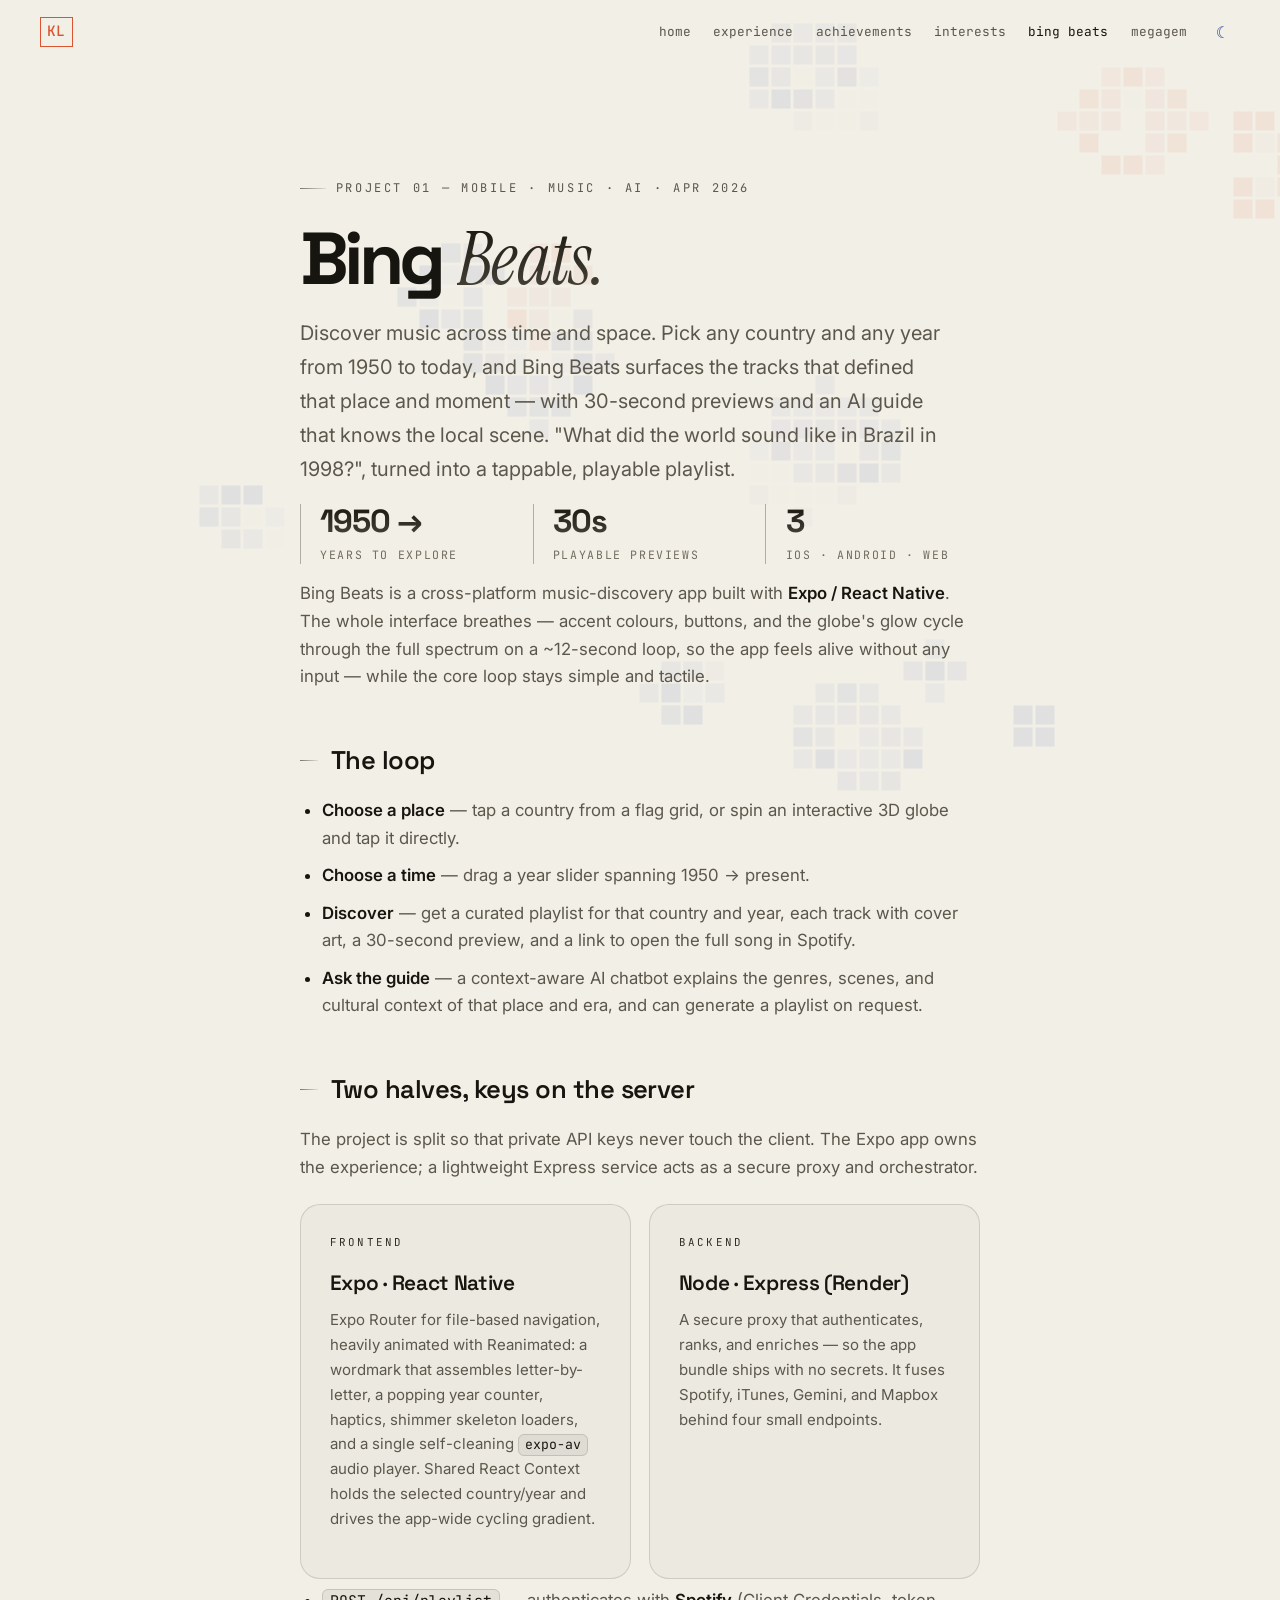
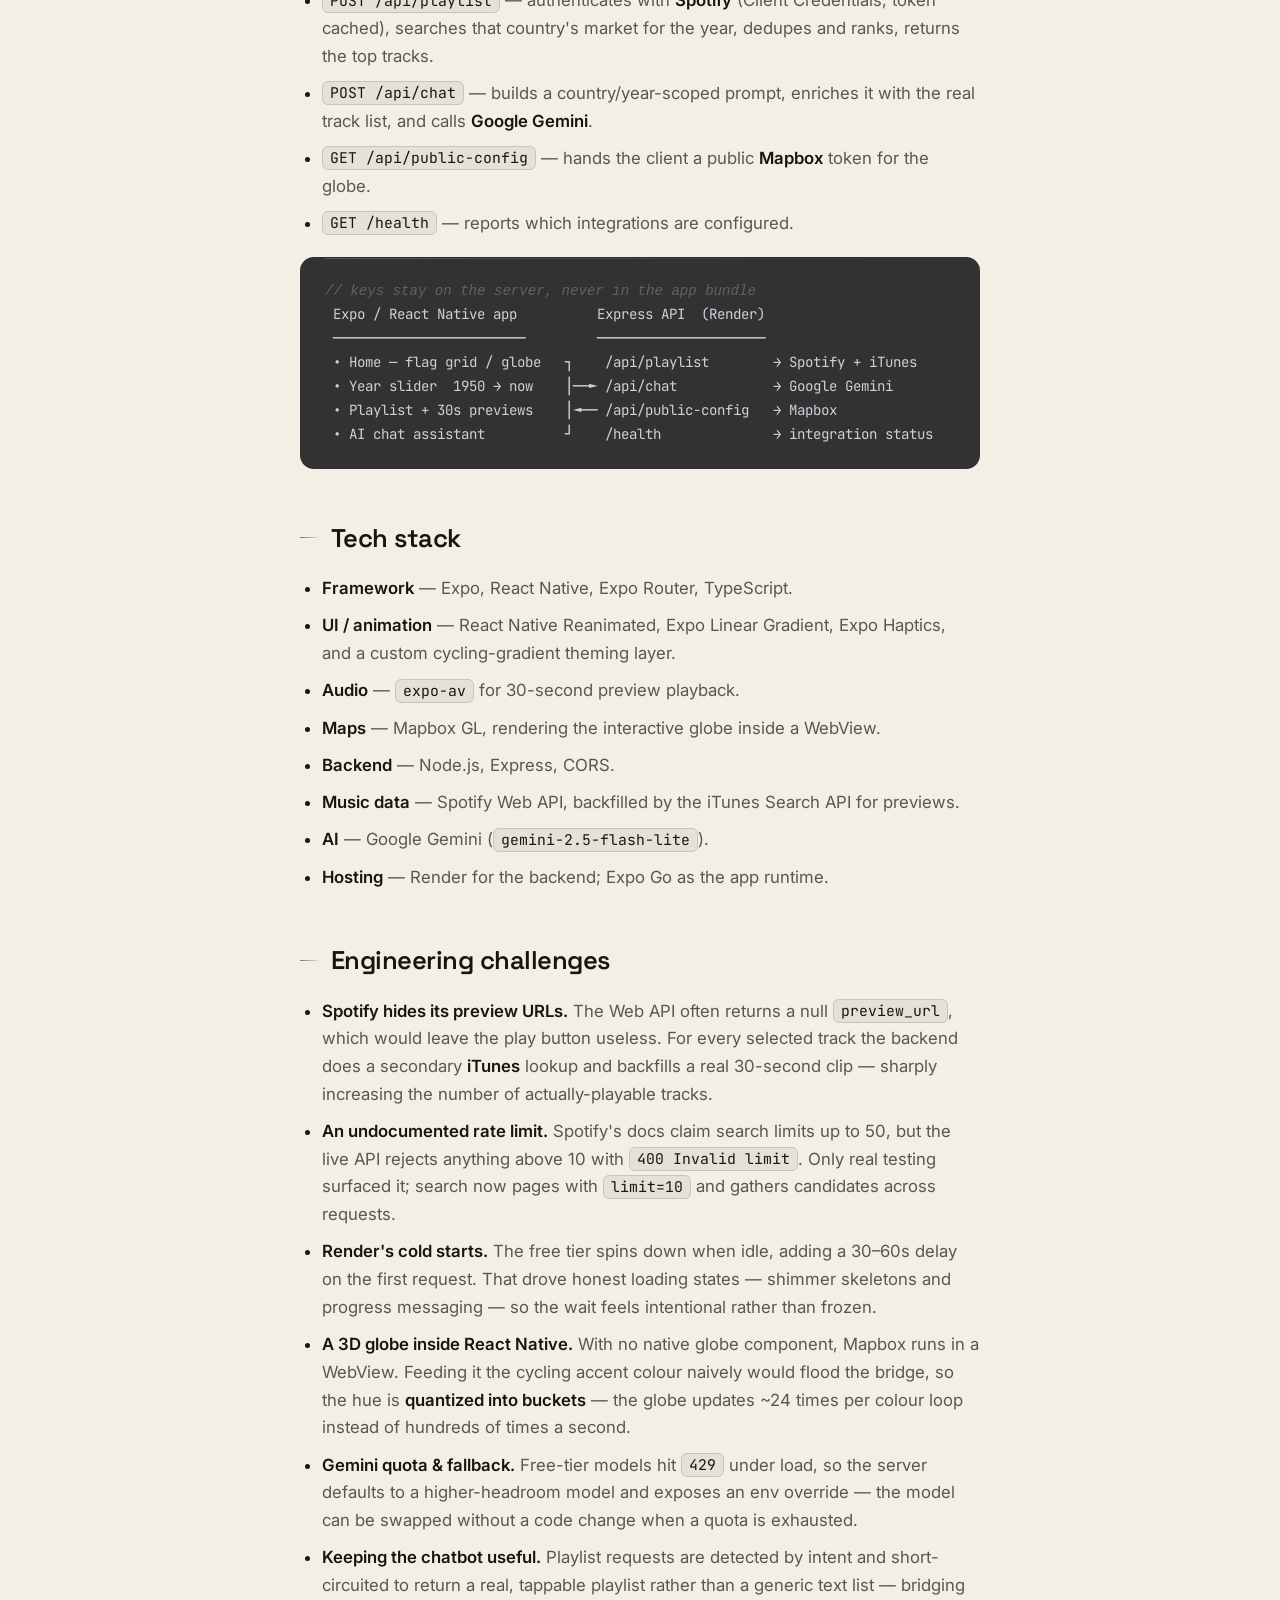
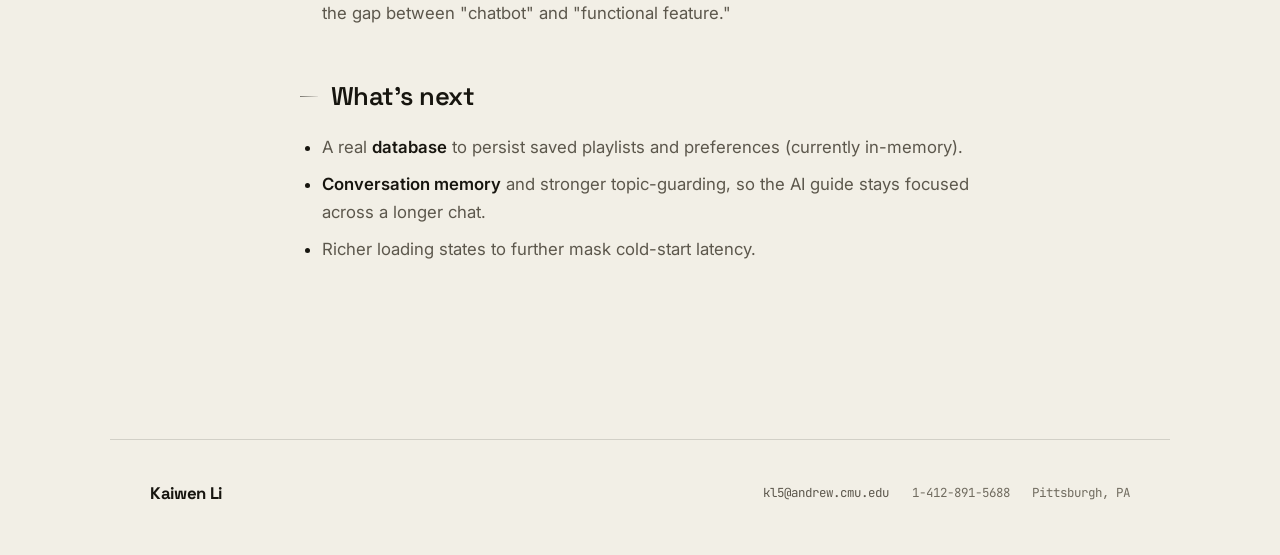
==== commit f0bbe7d6: "Updated UI." ====
--- a/bingbeats.html
+++ b/bingbeats.html
@@ -12,21 +12,16 @@
     <link
         href="https://fonts.googleapis.com/css2?family=Space+Grotesk:wght@400;500;600;700&family=Instrument+Serif:ital@0;1&family=JetBrains+Mono:wght@400;500&family=Inter:wght@400;500;600&display=swap"
         rel="stylesheet">
+    <script>try{if(localStorage.getItem("kl-theme")==="dark")document.documentElement.setAttribute("data-theme","dark")}catch(e){}</script>
     <link rel="stylesheet" href="styles.css">
 </head>
 
 <body>
-    <div class="ambient">
-        <div class="orb orb-violet"></div>
-        <div class="orb orb-cyan"></div>
-        <div class="orb orb-pink"></div>
-        <div class="orb orb-amber"></div>
-        <div class="grid-overlay"></div>
-        <div class="noise"></div>
-    </div>
+    <!-- Game of Life background (drawn by signature.js) -->
+    <div class="ambient" aria-hidden="true"></div>
 
     <header class="site-nav">
-        <a class="nav-logo" href="index.html">KL.</a>
+        <a class="nav-logo" href="index.html" aria-label="KL — Kaiwen Li, home">KL</a>
                 <nav class="nav-links">
             <a href="index.html">Home</a>
             <a href="experience.html">Experience</a>
@@ -34,7 +29,6 @@
             <a href="interests.html">Interests</a>
             <a href="bingbeats.html" class="active">Bing Beats</a>
             <a href="megagem.html">MegaGem</a>
-            <a href="https://arcg.is/04Xv9r" target="_blank" class="ext">Assets</a>
         </nav>
         <button class="menu-btn" aria-label="Open menu">
             <span class="bars"><span></span><span></span></span>
@@ -50,7 +44,6 @@
         <a href="interests.html"><span class="idx">04</span>Interests</a>
         <a href="bingbeats.html"><span class="idx">05</span>Bing Beats</a>
         <a href="megagem.html"><span class="idx">06</span>MegaGem Live</a>
-        <a href="https://arcg.is/04Xv9r" target="_blank"><span class="idx">07</span>Asset Management ↗</a>
     </div>
 
     <main class="page article">
--- a/styles.css
+++ b/styles.css
@@ -1,6 +1,6 @@
 /* ============================================================
    KAIWEN LI — PORTFOLIO DESIGN SYSTEM
-   Cinematic dark canvas · aurora ambience · editorial type
+   Warm paper canvas · monochrome ink · editorial type
    ============================================================ */
 
 :root {
@@ -9,10 +9,9 @@
        colour only appears through motion/interaction (see JS).
        ============================================================ */
     --bg: #f2efe6;
-    --bg-soft: #e8e4d8;
     --ink: #17150f;
-    --sub: #6d685d;
-    --faint: #a39e90;
+    --sub: #5c574c;
+    --faint: #716c60;   /* ≥ 4.5:1 on --bg: it is used for real text (dates, labels) */
     --line: rgba(23, 21, 15, 0.14);
     --line-strong: rgba(23, 21, 15, 0.30);
     --glass: rgba(242, 239, 230, 0.62);
@@ -23,19 +22,22 @@
     /* base colour for interaction overlays: ink on paper */
     --tint-rgb: 23, 21, 15;
     /* the signature hue that motion/hover reveals */
-    --accent: #c6402a;
-    --accent-rgb: 198, 64, 42;
-    --glow-blend: multiply;
+    --accent: #d9542f;
+    --accent-rgb: 217, 84, 47;
+    /* second ink — cobalt. Cells, the hero name, links */
+    --blue: #2b45a6;
+    --blue-rgb: 43, 69, 166;
+    /* pale wake left behind by cells that just died */
+    --trail: #c9cde3;
+    /* peak opacity of a lit pond cell (read by signature.js) — a backdrop, not a light show */
+    --pond-ink: 0.3;
 
     /* former accent tokens — kept as names so every component recolours at once */
     --a-violet: #17150f;
-    --a-cyan: #4a463b;
-    --a-ice: #343027;
-    --a-steel: #a39e90;
+    --a-cyan: var(--blue);
 
     --grad-text: linear-gradient(180deg, #17150f 0%, #4a463b 100%);
     --grad-line: linear-gradient(90deg, rgba(23, 21, 15, 0.55), rgba(23, 21, 15, 0.08));
-    --grad-shine: linear-gradient(110deg, #17150f 18%, #8a8578 40%, #17150f 50%, #8a8578 60%, #17150f 82%);
 
     --font-display: 'Space Grotesk', -apple-system, system-ui, sans-serif;
     --font-serif: 'Instrument Serif', Georgia, serif;
@@ -46,12 +48,11 @@
 }
 
 :root[data-theme="dark"] {
-    /* ---- DARK monochrome (the alternate; toggle bottom-left) ---- */
+    /* ---- DARK (the alternate; toggle in the nav bar) ---- */
     --bg: #0a0a0a;
-    --bg-soft: #131313;
     --ink: #f2f0ea;
     --sub: #98968f;
-    --faint: #605e58;
+    --faint: #83817a;
     --line: rgba(242, 240, 234, 0.10);
     --line-strong: rgba(242, 240, 234, 0.22);
     --glass: rgba(16, 16, 16, 0.6);
@@ -60,18 +61,17 @@
     --card: rgba(242, 240, 234, 0.022);
 
     --tint-rgb: 255, 255, 255;
-    --accent: #ff5a3c;
-    --accent-rgb: 255, 90, 60;
-    --glow-blend: screen;
+    --accent: #ff6a42;
+    --accent-rgb: 255, 106, 66;
+    --blue: #8ea0ff;
+    --blue-rgb: 142, 160, 255;
+    --trail: #1d2131;
+    --pond-ink: 0.26;
 
     --a-violet: #f2f0ea;
-    --a-cyan: #c8c6bf;
-    --a-ice: #d8d6cf;
-    --a-steel: #605e58;
 
     --grad-text: linear-gradient(180deg, #f6f4ee 0%, #cfcdc6 100%);
     --grad-line: linear-gradient(90deg, rgba(242, 240, 234, 0.85), rgba(242, 240, 234, 0.12));
-    --grad-shine: linear-gradient(110deg, #f2f0ea 18%, #ffffff 40%, #b8b6af 50%, #ffffff 60%, #f2f0ea 82%);
 }
 
 * {
@@ -80,6 +80,7 @@
 
 html {
     scroll-behavior: smooth;
+    scroll-padding-top: 80px; /* anchor targets clear the 64px fixed nav */
 }
 
 body {
@@ -98,8 +99,25 @@
     color: var(--bg);
 }
 
+:focus-visible {
+    outline: 2px solid var(--blue);
+    outline-offset: 3px;
+}
+
+.sr-only {
+    position: absolute;
+    width: 1px;
+    height: 1px;
+    padding: 0;
+    margin: -1px;
+    overflow: hidden;
+    clip: rect(0, 0, 0, 0);
+    white-space: nowrap;
+    border: 0;
+}
+
 /* ------------------------------------------------------------
-   AMBIENT BACKGROUND — aurora orbs + grid + noise
+   AMBIENT BACKGROUND — the Game of Life canvas (signature.js)
    ------------------------------------------------------------ */
 
 .ambient {
@@ -110,51 +128,6 @@
     pointer-events: none;
 }
 
-.orb {
-    position: absolute;
-    border-radius: 50%;
-    filter: blur(130px);
-    opacity: 0.3;
-    will-change: transform;
-}
-
-.orb-violet {
-    width: 55vw;
-    height: 55vw;
-    top: -18vw;
-    left: -12vw;
-    background: radial-gradient(circle at 40% 40%, rgba(var(--tint-rgb), 0.05), transparent 62%);
-    animation: drift-a 26s ease-in-out infinite alternate;
-}
-
-.orb-cyan {
-    width: 44vw;
-    height: 44vw;
-    top: 30vh;
-    right: -16vw;
-    background: radial-gradient(circle at 55% 45%, rgba(var(--tint-rgb), 0.04), transparent 62%);
-    animation: drift-b 32s ease-in-out infinite alternate;
-}
-
-.orb-pink {
-    width: 40vw;
-    height: 40vw;
-    bottom: -18vw;
-    left: 22vw;
-    background: radial-gradient(circle at 50% 50%, rgba(var(--tint-rgb), 0.03), transparent 62%);
-    animation: drift-c 38s ease-in-out infinite alternate;
-}
-
-.orb-amber {
-    width: 26vw;
-    height: 26vw;
-    top: 58vh;
-    left: -8vw;
-    background: radial-gradient(circle at 50% 50%, rgba(var(--tint-rgb), 0.022), transparent 62%);
-    animation: drift-b 44s ease-in-out infinite alternate-reverse;
-}
-
-/* Interactive constellation layer (drawn by site.js) */
 .ambient canvas {
     position: absolute;
     inset: 0;
@@ -162,145 +135,75 @@
     height: 100%;
 }
 
-@keyframes drift-a {
-    from { transform: translate3d(0, 0, 0) scale(1); }
-    to { transform: translate3d(6vw, 8vh, 0) scale(1.15); }
-}
-
-@keyframes drift-b {
-    from { transform: translate3d(0, 0, 0) scale(1.05); }
-    to { transform: translate3d(-7vw, -6vh, 0) scale(0.92); }
-}
-
-@keyframes drift-c {
-    from { transform: translate3d(0, 0, 0) scale(0.95); }
-    to { transform: translate3d(5vw, -9vh, 0) scale(1.1); }
-}
-
-.grid-overlay {
-    position: absolute;
-    inset: -2px;
-    background-image:
-        linear-gradient(rgba(var(--tint-rgb), 0.03) 1px, transparent 1px),
-        linear-gradient(90deg, rgba(var(--tint-rgb), 0.03) 1px, transparent 1px);
-    background-size: 72px 72px;
-    mask-image: radial-gradient(ellipse 90% 70% at 50% 20%, black 30%, transparent 75%);
-    -webkit-mask-image: radial-gradient(ellipse 90% 70% at 50% 20%, black 30%, transparent 75%);
-}
-
-.noise {
-    position: absolute;
-    inset: 0;
-    opacity: 0.5;
-    background-image: url("data:image/svg+xml,%3Csvg xmlns='http://www.w3.org/2000/svg' width='120' height='120'%3E%3Cfilter id='n'%3E%3CfeTurbulence type='fractalNoise' baseFrequency='0.9' numOctaves='2'/%3E%3CfeColorMatrix values='0 0 0 0 1 0 0 0 0 1 0 0 0 0 1 0 0 0 0.04 0'/%3E%3C/filter%3E%3Crect width='120' height='120' filter='url(%23n)'/%3E%3C/svg%3E");
-}
-
-/* Cursor glow follower */
-#cursor-glow {
+/* ------------------------------------------------------------
+   NAVIGATION — flat top bar: boxed monogram left, links right
+   ------------------------------------------------------------ */
+
+.site-nav {
     position: fixed;
     top: 0;
     left: 0;
-    width: 620px;
-    height: 620px;
-    margin: -310px 0 0 -310px;
-    border-radius: 50%;
-    background: transparent;                 /* colour set by site.js from motion energy */
-    mix-blend-mode: var(--glow-blend);
-    pointer-events: none;
-    z-index: -1;
-    will-change: transform, background;
-}
-
-/* ------------------------------------------------------------
-   NAVIGATION — floating glass pill
-   ------------------------------------------------------------ */
-
-.site-nav {
-    position: fixed;
-    top: 18px;
-    left: 50%;
-    transform: translateX(-50%);
+    right: 0;
     z-index: 100;
     display: flex;
     align-items: center;
-    gap: 1.4rem;
-    padding: 0.55rem 0.9rem 0.55rem 1.2rem;
-    border: 1px solid var(--line);
-    border-radius: 999px;
-    background: var(--glass);
-    backdrop-filter: blur(22px) saturate(1.5);
-    -webkit-backdrop-filter: blur(22px) saturate(1.5);
-    transition: background 0.4s, border-color 0.4s, box-shadow 0.4s;
+    gap: 1.2rem;
+    height: 64px;
+    padding: 0 40px;
+    border-bottom: 1px solid transparent;
+    transition: background 0.35s, border-color 0.35s;
     white-space: nowrap;
 }
 
 .site-nav.scrolled {
     background: var(--glass-strong);
-    border-color: var(--line-strong);
-    box-shadow: 0 12px 40px rgba(0, 0, 0, 0.22);
+    border-bottom-color: var(--line);
+    backdrop-filter: blur(16px) saturate(1.3);
+    -webkit-backdrop-filter: blur(16px) saturate(1.3);
 }
 
 .nav-logo {
-    font-family: var(--font-display);
-    font-weight: 700;
-    font-size: 1.05rem;
-    letter-spacing: -0.02em;
+    display: inline-flex;
+    align-items: center;
+    justify-content: center;
+    height: 30px;
+    padding: 0 6px;
+    border: 1.5px solid var(--accent);
+    color: var(--accent);
+    font-family: var(--font-mono);
+    font-weight: 500;
+    font-size: 0.9rem;
+    letter-spacing: 0.02em;
+    line-height: 1;
     text-decoration: none;
-    background: var(--grad-text);
-    -webkit-background-clip: text;
-    background-clip: text;
-    color: transparent;
+    transition: background 0.25s, color 0.25s;
+}
+
+.nav-logo:hover {
+    background: var(--accent);
+    color: var(--bg);
 }
 
 .nav-links {
     display: flex;
     align-items: center;
-    gap: 1.15rem;
+    gap: 1.4rem;
+    margin-left: auto;
 }
 
 .nav-links a {
-    position: relative;
     color: var(--sub);
     text-decoration: none;
-    font-family: var(--font-display);
-    font-size: 0.82rem;
-    font-weight: 500;
-    letter-spacing: 0.02em;
+    font-family: var(--font-mono);
+    font-size: 0.8rem;
+    text-transform: lowercase;
+    padding: 0.3rem 0;
     transition: color 0.25s;
-    padding: 0.3rem 0;
-}
-
-.nav-links a:hover {
-    color: var(--ink);
-}
-
+}
+
+.nav-links a:hover,
 .nav-links a.active {
     color: var(--ink);
-}
-
-.nav-links a.active::after {
-    content: "";
-    position: absolute;
-    left: 50%;
-    bottom: -4px;
-    transform: translateX(-50%);
-    width: 4px;
-    height: 4px;
-    border-radius: 50%;
-    background: var(--grad-line);
-}
-
-.nav-links a.ext::after {
-    content: "↗";
-    position: static;
-    display: inline;
-    width: auto;
-    height: auto;
-    background: none;
-    color: var(--faint);
-    font-size: 0.7em;
-    margin-left: 3px;
-    transform: none;
 }
 
 .menu-btn {
@@ -329,12 +232,15 @@
     width: 18px;
     height: 1.5px;
     background: var(--ink);
-    transition: transform 0.3s var(--ease-out), opacity 0.3s;
 }
 
 @media (max-width: 1020px) {
     .nav-links {
         display: none;
+    }
+
+    .site-nav .theme-toggle {
+        margin-left: auto;
     }
 
     .menu-btn {
@@ -352,16 +258,22 @@
     -webkit-backdrop-filter: blur(28px);
     display: flex;
     flex-direction: column;
-    justify-content: center;
-    padding: 6vh 8vw;
+    justify-content: flex-start;
+    overflow-y: auto;             /* short landscape screens scroll the menu */
+    overscroll-behavior: contain;
+    padding: 26px 8vw 6vh;
     opacity: 0;
     visibility: hidden;
+    pointer-events: none; /* clicks pass through while it fades out */
     transition: opacity 0.45s var(--ease-out), visibility 0.45s;
 }
 
 .overlay-menu.open {
     opacity: 1;
     visibility: visible;
+    pointer-events: auto;
+    /* become visible at once (not after 0.45s) so focus can move into the menu */
+    transition: opacity 0.45s var(--ease-out), visibility 0s;
 }
 
 .overlay-menu a {
@@ -400,9 +312,13 @@
 }
 
 .overlay-close {
-    position: absolute;
-    top: 26px;
-    right: 30px;
+    /* sticky inside the scrolling overlay, so it never scrolls out of reach */
+    position: sticky;
+    top: 0;
+    z-index: 1;
+    align-self: flex-end;
+    flex-shrink: 0;
+    margin: 0 calc(30px - 8vw) 1.2rem 0;
     background: none;
     border: 1px solid var(--line-strong);
     border-radius: 999px;
@@ -419,6 +335,24 @@
 .overlay-close:hover {
     border-color: var(--ink);
     background: rgba(var(--tint-rgb), 0.06);
+}
+
+/* centre the links in the space under Close; auto margins collapse to 0 when the
+   list is taller than the screen, so the first link can never be pushed off the top */
+.overlay-menu a:first-of-type {
+    margin-top: auto;
+}
+
+.overlay-menu a:last-of-type {
+    margin-bottom: auto;
+}
+
+/* landscape phones: the seven links must fit (and the menu scrolls if not) */
+@media (max-height: 520px) {
+    .overlay-menu a {
+        font-size: clamp(1.1rem, 7vh, 1.8rem);
+        padding: 0.12rem 0;
+    }
 }
 
 /* ------------------------------------------------------------
@@ -508,10 +442,6 @@
 
 /* inline-block spans lose the parent's letter-spacing between
    characters — compensate so headline tracking stays tight */
-.hero-name .ch {
-    margin-right: -0.045em;
-}
-
 .display .ch {
     margin-right: -0.035em;
 }
@@ -920,8 +850,6 @@
     opacity: 0.5;
 }
 
-.code-block .kw { color: #f2f0ea; font-weight: 500; }
-.code-block .str { color: #b4b2ab; }
 .code-block .cm { color: #63615b; font-style: italic; }
 
 /* ------------------------------------------------------------
@@ -930,7 +858,7 @@
 
 .stat-strip {
     display: grid;
-    grid-template-columns: repeat(auto-fit, minmax(180px, 1fr));
+    grid-template-columns: repeat(auto-fit, minmax(150px, 1fr));
     gap: 18px;
 }
 
@@ -1003,145 +931,22 @@
 }
 
 /* ------------------------------------------------------------
-   HERO (index)
+   HERO (index) — the pond: four corners around live cells
    ------------------------------------------------------------ */
 
 .hero {
+    position: relative;
+    min-height: 100vh;
     min-height: 100svh;
-    display: flex;
-    flex-direction: column;
-    justify-content: center;
-    align-items: center;
-    text-align: center;
-    padding: 120px 24px 80px;
-    position: relative;
-}
-
-.hero-inner {
-    will-change: transform;
-}
-
-.status-pill {
-    display: inline-flex;
-    align-items: center;
-    gap: 0.6rem;
-    font-family: var(--font-mono);
-    font-size: 0.74rem;
-    letter-spacing: 0.14em;
-    text-transform: uppercase;
-    color: var(--sub);
-    border: 1px solid var(--line-strong);
-    border-radius: 999px;
-    padding: 0.55rem 1.2rem;
-    background: rgba(var(--tint-rgb), 0.03);
-    backdrop-filter: blur(10px);
-    margin-bottom: 2.6rem;
-    animation: rise 1s var(--ease-out) 0.15s both;
-}
-
-.status-pill .dot {
-    width: 7px;
-    height: 7px;
-    border-radius: 50%;
-    background: var(--accent);
-    box-shadow: 0 0 10px rgba(var(--accent-rgb), 0.6);
-    animation: pulse 2.4s ease-in-out infinite;
-}
-
-@keyframes pulse {
-    0%, 100% { opacity: 1; }
-    50% { opacity: 0.35; }
-}
-
-/* Hero terminal prompt — replaces the status pill on the home page */
-.hero-prompt {
-    display: inline-flex;
-    align-items: center;
-    gap: 0.55rem;
-    font-family: var(--font-mono);
-    font-size: 0.8rem;
-    letter-spacing: 0.01em;
-    color: var(--sub);
-    border: 1px solid var(--line-strong);
-    border-radius: 999px;
-    padding: 0.55rem 1.1rem;
-    background: rgba(var(--tint-rgb), 0.03);
-    backdrop-filter: blur(10px);
-    -webkit-backdrop-filter: blur(10px);
-    cursor: pointer;
-    margin-bottom: 2.6rem;
-    animation: rise 1s var(--ease-out) 0.15s both;
-    transition: color 0.25s, border-color 0.25s, transform 0.25s var(--ease-out);
-}
-
-.hero-prompt:hover {
-    color: var(--ink);
-    border-color: var(--ink);
-    transform: translateY(-2px);
-}
-
-.hero-prompt .hp-caret {
-    color: var(--accent);
-    font-weight: 500;
-}
-
-.hero-prompt .hp-path { color: var(--ink); }
-.hero-prompt .hp-sep { color: var(--faint); }
-.hero-prompt .hp-hint b { color: var(--ink); font-weight: 600; }
-
-.hero-prompt .hp-key {
-    font-family: var(--font-mono);
-    font-size: 0.66rem;
-    color: var(--faint);
-    border: 1px solid var(--line);
-    border-radius: 5px;
-    padding: 1px 6px;
-    margin-left: 0.1rem;
-}
-
-.hero-name {
-    font-family: var(--font-display);
-    font-weight: 700;
-    font-size: clamp(3.4rem, 12vw, 8.6rem);
-    letter-spacing: -0.045em;
-    line-height: 0.98;
-    margin: 0;
-    color: var(--ink);
-}
-
-.hero-name .line {
-    display: block;
-    overflow: hidden;
-    padding-bottom: 0.08em;
-    margin-bottom: -0.08em;
-}
-
-.hero-name .line > span {
-    display: inline-block;
-    transform: translateY(115%);
-    animation: rise-in 1.1s var(--ease-out) forwards;
-}
-
-.hero-name .line:nth-child(2) > span {
-    animation-delay: 0.12s;
-}
-
-.hero-name .shine {
-    background: var(--grad-shine);
-    background-size: 220% 100%;
-    -webkit-background-clip: text;
-    background-clip: text;
-    color: transparent;
-    animation: shimmer 7s linear 1.4s infinite;
-}
-
-@keyframes rise-in {
-    to { transform: translateY(0); }
-}
-
-@keyframes shimmer {
-    0% { background-position: 120% 0; }
-    100% { background-position: -120% 0; }
+    display: grid;
+    grid-template-columns: minmax(0, 1fr) minmax(0, 1fr);
+    grid-template-rows: auto 1fr auto;
+    grid-template-areas:
+        "epi   intro"
+        ".     ."
+        "stats name";
+    gap: 1.2rem 2rem;
+    padding: 104px 40px 36px;
 }
 
 @keyframes rise {
@@ -1155,125 +960,159 @@
     }
 }
 
-/* Hero signature name + rotating identity headline (home page) */
-.hero-signature {
+.hero-epigraph {
+    grid-area: epi;
+    align-self: start;
+    margin: 0;
     font-family: var(--font-mono);
     font-size: 0.82rem;
+    line-height: 1.7;
+    color: var(--ink);
+    animation: rise 0.9s var(--ease-out) 0.1s both;
+}
+
+.hero-hint {
+    color: var(--sub);
+}
+
+.hero-intro {
+    grid-area: intro;
+    justify-self: end;
+    width: min(100%, 32rem);
+    animation: rise 0.9s var(--ease-out) 0.2s both;
+}
+
+/* two lines reserved so the blurb below never jumps while the typewriter runs */
+.hero-headline {
+    display: flex;
+    align-items: flex-end;
+    min-height: 2.5em;
+    margin: 0 0 1.1rem;
+    font-family: var(--font-display);
+    font-size: clamp(1.45rem, 2.5vw, 2.1rem);
     font-weight: 500;
-    letter-spacing: 0.36em;
-    text-transform: uppercase;
-    color: var(--sub);
-    margin: 0 0 1.4rem;
-    padding-left: 0.36em; /* optical balance for the tracking */
-    animation: rise 1s var(--ease-out) 0.15s both;
-}
-
-.hero-headline {
-    font-family: var(--font-display);
-    font-weight: 700;
-    font-size: clamp(2.3rem, 7vw, 5rem);
-    letter-spacing: -0.03em;
-    line-height: 1.05;
-    margin: 0;
-    color: var(--ink);
-    min-height: 2.2em; /* reserve room so the CTA below never jumps as text types */
-    display: flex;
-    align-items: center;
-    justify-content: center;
-    flex-wrap: wrap;
-    animation: rise 1s var(--ease-out) 0.3s both;
-}
-
-.hero-headline .hl-lead { color: var(--sub); }
-.hero-headline .hl-type { color: var(--ink); }
+    letter-spacing: -0.015em;
+    line-height: 1.25;
+    color: var(--blue);
+}
+
 .hero-headline .hl-caret {
     color: var(--accent);
     font-weight: 400;
-    margin-left: 0.02em;
+    margin-left: 0.04em;
     animation: caret-blink 1.05s steps(1) infinite;
 }
 
 @keyframes caret-blink { 50% { opacity: 0; } }
 
-.hero-tag {
-    font-family: var(--font-serif);
-    font-style: italic;
-    font-size: clamp(1.25rem, 3vw, 1.9rem);
+.hero-blurb {
+    margin: 0;
+    padding-left: 1.1rem;
+    border-left: 2px solid var(--accent);
+    font-family: var(--font-body);
+    font-size: clamp(1.02rem, 0.6rem + 0.7vw, 1.2rem);
+    line-height: 1.6;
+    letter-spacing: -0.006em;
+    color: var(--ink);
+    text-wrap: pretty;
+}
+
+.hero-blurb strong {
+    font-weight: 600;
+}
+
+.hero-links {
+    margin: 1.3rem 0 0;
+    padding-left: calc(1.1rem + 2px);
+    font-family: var(--font-mono);
+    font-size: 0.86rem;
+    color: var(--faint);
+}
+
+.hero-links span {
+    margin: 0 0.5rem;
+}
+
+.hero-blurb a {
+    color: var(--blue);
+    font-weight: 500;
+    text-decoration: underline;
+    text-decoration-color: rgba(var(--blue-rgb), 0.35);
+    text-decoration-thickness: 1px;
+    text-underline-offset: 4px;
+    transition: color 0.25s, text-decoration-color 0.25s;
+}
+
+.hero-links a {
+    color: var(--ink);
+    text-decoration: underline;
+    text-decoration-color: var(--line-strong);
+    text-decoration-thickness: 1px;
+    text-underline-offset: 3px;
+    transition: color 0.25s, text-decoration-color 0.25s;
+}
+
+.hero-blurb a:hover {
+    text-decoration-color: var(--blue);
+}
+
+.hero-links a:hover {
+    color: var(--blue);
+    text-decoration-color: var(--blue);
+}
+
+.hero-stats {
+    grid-area: stats;
+    align-self: end;
+    display: flex;
+    flex-wrap: wrap;
+    gap: 0.3rem 1.4rem;
+    margin: 0 0 0.5rem;
+    font-family: var(--font-mono);
+    font-size: 0.75rem;
     color: var(--sub);
-    margin: 1.8rem 0 0;
-    animation: rise 1s var(--ease-out) 0.5s both;
-}
-
-.hero-tag .hl {
-    background: var(--grad-text);
-    -webkit-background-clip: text;
-    background-clip: text;
-    color: transparent;
-}
-
-.hero-contact {
-    font-family: var(--font-mono);
-    font-size: 0.82rem;
-    letter-spacing: 0.05em;
-    color: var(--faint);
-    margin-top: 1.4rem;
-    animation: rise 1s var(--ease-out) 0.65s both;
-}
-
-.hero-cta {
-    margin-top: 3rem;
-    animation: rise 1s var(--ease-out) 0.8s both;
-}
-
-.scroll-cue {
-    position: absolute;
-    bottom: 34px;
-    left: 50%;
-    transform: translateX(-50%);
-    font-family: var(--font-mono);
-    font-size: 0.68rem;
-    letter-spacing: 0.3em;
-    text-transform: uppercase;
-    color: var(--faint);
-    display: flex;
-    flex-direction: column;
-    align-items: center;
-    gap: 0.7rem;
-    animation: rise 1s var(--ease-out) 1.1s both;
-}
-
-.scroll-cue::after {
-    content: "";
-    width: 1px;
-    height: 44px;
-    background: linear-gradient(180deg, var(--a-violet), transparent);
-    animation: cue-drop 2s var(--ease-out) infinite;
-}
-
-@keyframes cue-drop {
-    0% { transform: scaleY(0); transform-origin: top; }
-    45% { transform: scaleY(1); transform-origin: top; }
-    55% { transform: scaleY(1); transform-origin: bottom; }
-    100% { transform: scaleY(0); transform-origin: bottom; }
-}
-
-/* Hero background typography */
-.hero-watermark {
-    position: absolute;
-    top: 50%;
-    left: 50%;
-    transform: translate(-50%, -50%);
+    animation: rise 0.9s var(--ease-out) 0.4s both;
+}
+
+.hero-stats b {
+    font-weight: 500;
+    color: var(--ink);
+    font-variant-numeric: tabular-nums;
+}
+
+.hero-name {
+    grid-area: name;
+    justify-self: end;
+    align-self: end;
+    margin: 0;
     font-family: var(--font-display);
-    font-weight: 700;
-    font-size: clamp(12rem, 34vw, 26rem);
-    letter-spacing: -0.05em;
-    color: transparent;
-    -webkit-text-stroke: 1px rgba(var(--tint-rgb), 0.05);
-    pointer-events: none;
-    user-select: none;
+    font-weight: 500;
+    font-size: clamp(3.4rem, 10vw, 10rem);
+    letter-spacing: -0.045em;
+    line-height: 0.85;
+    color: var(--blue);
     white-space: nowrap;
-    will-change: transform;
-    z-index: -1;
+    animation: rise 1s var(--ease-out) 0.3s both;
+}
+
+@media (max-width: 700px) {
+    .hero {
+        grid-template-columns: minmax(0, 1fr);
+        grid-template-rows: auto auto 1fr auto auto;
+        grid-template-areas: "epi" "intro" "." "stats" "name";
+        row-gap: 1.6rem;
+        padding: 88px 20px 28px;
+    }
+
+    .hero-intro {
+        justify-self: start;
+        width: 100%;
+    }
+
+    .hero-name {
+        justify-self: start;
+        font-size: clamp(3.2rem, 17vw, 6rem);
+    }
 }
 
 /* ------------------------------------------------------------
@@ -1315,8 +1154,11 @@
     width: 100%;
     height: 100%;
     object-fit: cover;
+    object-position: 57% 20%;
     display: block;
-    filter: contrast(1.02);
+    /* a gentle zoom toward the face — the full photo includes the whole dinner table */
+    transform: scale(1.28);
+    transform-origin: 57% 30%;
 }
 
 /* Home faculty-style bio listing */
@@ -1449,9 +1291,9 @@
 
 /* compact the stats when they sit in the About bio column */
 .about-bio .stat-strip {
-    display: flex;
-    flex-wrap: wrap;
-    gap: 0.9rem 1.6rem;
+    display: grid;
+    grid-template-columns: repeat(2, minmax(0, max-content));
+    gap: 0.9rem 2.4rem;
 }
 
 .about-bio .stat {
@@ -1565,239 +1407,13 @@
     }
 
     .site-nav {
-        top: 12px;
-        max-width: calc(100vw - 24px);
+        padding: 0 20px;
     }
 }
 
 /* ============================================================
-   SIGNATURE LAYER — tesseract · game of life · terminal
+   SIGNATURE LAYER — toast · theme toggle
    ============================================================ */
-
-.hero-inner {
-    position: relative;
-    z-index: 1;
-}
-
-#tesseract {
-    position: absolute;
-    inset: 0;
-    width: 100%;
-    height: 100%;
-    pointer-events: none;
-    z-index: 0;
-}
-
-/* --- Globe overlay (terminal: globe) --- */
-.globe-canvas {
-    position: fixed;
-    inset: 0;
-    z-index: 90;
-    width: 100%;
-    height: 100%;
-    pointer-events: none;
-    opacity: 0;
-    transition: opacity 0.5s var(--ease-out);
-}
-
-/* --- Terminal launcher --- */
-.term-launcher {
-    position: fixed;
-    right: 22px;
-    bottom: 22px;
-    z-index: 150;
-    display: inline-flex;
-    align-items: center;
-    gap: 0.55rem;
-    font-family: var(--font-mono);
-    font-size: 0.74rem;
-    letter-spacing: 0.08em;
-    color: var(--sub);
-    background: var(--glass);
-    border: 1px solid var(--line-strong);
-    border-radius: 999px;
-    padding: 0.55rem 1.05rem;
-    cursor: pointer;
-    backdrop-filter: blur(18px) saturate(1.4);
-    -webkit-backdrop-filter: blur(18px) saturate(1.4);
-    transition: color 0.25s, border-color 0.25s, transform 0.25s var(--ease-out), box-shadow 0.25s;
-}
-
-.term-launcher:hover {
-    color: var(--ink);
-    border-color: var(--ink);
-    box-shadow: 0 8px 24px rgba(0, 0, 0, 0.4);
-    transform: translateY(-2px);
-}
-
-.term-launcher .tl-dot {
-    width: 7px;
-    height: 7px;
-    border-radius: 50%;
-    background: var(--accent);
-    box-shadow: 0 0 8px rgba(var(--accent-rgb), 0.55);
-}
-
-.term-launcher kbd {
-    font-family: var(--font-mono);
-    font-size: 0.68rem;
-    color: var(--faint);
-    border: 1px solid var(--line);
-    border-radius: 5px;
-    padding: 1px 6px;
-    margin-left: 2px;
-}
-
-/* --- Terminal window --- */
-.terminal {
-    position: fixed;
-    right: 22px;
-    bottom: 76px;
-    z-index: 180;
-    width: min(580px, calc(100vw - 32px));
-    height: min(440px, 62vh);
-    display: flex;
-    flex-direction: column;
-    background: rgba(8, 8, 13, 0.9);
-    border: 1px solid var(--line-strong);
-    border-radius: 16px;
-    overflow: hidden;
-    backdrop-filter: blur(26px) saturate(1.4);
-    -webkit-backdrop-filter: blur(26px) saturate(1.4);
-    box-shadow: 0 30px 90px rgba(0, 0, 0, 0.6);
-    opacity: 0;
-    transform: translateY(16px) scale(0.98);
-    visibility: hidden;
-    transition: opacity 0.3s var(--ease-out), transform 0.3s var(--ease-out), visibility 0.3s;
-}
-
-.terminal.open {
-    opacity: 1;
-    transform: none;
-    visibility: visible;
-}
-
-.term-bar {
-    display: flex;
-    align-items: center;
-    gap: 0.8rem;
-    padding: 0.6rem 0.9rem;
-    border-bottom: 1px solid rgba(255, 255, 255, 0.08);
-    background: rgba(255, 255, 255, 0.02);
-    flex-shrink: 0;
-}
-
-.term-dots {
-    display: inline-flex;
-    gap: 6px;
-}
-
-.term-dots i {
-    width: 10px;
-    height: 10px;
-    border-radius: 50%;
-}
-
-.term-dots i:nth-child(1) { background: rgba(242, 240, 234, 0.5); }
-.term-dots i:nth-child(2) { background: rgba(242, 240, 234, 0.3); }
-.term-dots i:nth-child(3) { background: rgba(242, 240, 234, 0.18); }
-
-.term-title {
-    flex: 1;
-    text-align: center;
-    font-family: var(--font-mono);
-    font-size: 0.72rem;
-    letter-spacing: 0.08em;
-    color: #8a877f;
-}
-
-.term-close {
-    background: none;
-    border: none;
-    color: #8a877f;
-    cursor: pointer;
-    font-size: 0.85rem;
-    padding: 2px 6px;
-    transition: color 0.2s;
-}
-
-.term-close:hover {
-    color: #f0eee8;
-}
-
-.term-out {
-    flex: 1;
-    overflow-y: auto;
-    padding: 0.9rem 1.1rem;
-    font-family: var(--font-mono);
-    font-size: 0.8rem;
-    line-height: 1.55;
-    color: #c9d1d9;
-}
-
-.term-out::-webkit-scrollbar {
-    width: 8px;
-}
-
-.term-out::-webkit-scrollbar-thumb {
-    background: rgba(255, 255, 255, 0.12);
-    border-radius: 4px;
-}
-
-.tline {
-    white-space: pre-wrap;
-    word-break: break-word;
-    margin: 0 0 2px;
-    animation: tfade 0.18s ease-out;
-}
-
-@keyframes tfade {
-    from { opacity: 0; transform: translateY(3px); }
-    to { opacity: 1; }
-}
-
-.tline .t-ps {
-    color: #c8c6bf;
-    margin-right: 0.5ch;
-}
-
-.tline.t-cmd { color: #f0eee8; }
-.tline.t-dim { color: #7a776f; }
-.tline.t-acc { color: #d8d6cf; }
-.tline.t-cy { color: #f6f4ee; }
-.tline.t-err { color: #98968f; font-style: italic; }
-
-.tline.t-banner {
-    font-size: 0.58rem;
-    line-height: 1.25;
-    color: #d8d6cf;
-}
-
-.term-line {
-    display: flex;
-    align-items: center;
-    gap: 0.55rem;
-    padding: 0.65rem 1.1rem;
-    border-top: 1px solid rgba(255, 255, 255, 0.08);
-    flex-shrink: 0;
-}
-
-.term-prompt {
-    font-family: var(--font-mono);
-    font-size: 0.85rem;
-    color: #c8c6bf;
-}
-
-.term-in {
-    flex: 1;
-    background: none;
-    border: none;
-    outline: none;
-    color: #e8e6e0;
-    font-family: var(--font-mono);
-    font-size: 0.8rem;
-    caret-color: #e8e6e0;
-}
 
 /* --- Toast --- */
 .kl-toast {
@@ -1826,54 +1442,36 @@
     transform: translateX(-50%) translateY(0);
 }
 
-/* --- Theme toggle (paper ⇄ dark), injected by site.js --- */
+/* --- Theme toggle (paper ⇄ dark), injected into the nav by site.js --- */
 .theme-toggle {
+    flex-shrink: 0;
+    width: 34px;
+    height: 34px;
+    display: inline-flex;
+    align-items: center;
+    justify-content: center;
+    padding: 0;
+    font-family: var(--font-body);
+    font-size: 1rem;
+    line-height: 1;
+    color: var(--blue);
+    background: none;
+    border: 1px solid transparent;
+    border-radius: 999px;
+    cursor: pointer;
+    transition: border-color 0.25s, transform 0.3s var(--ease-out);
+}
+
+.theme-toggle:hover {
+    border-color: var(--line-strong);
+    transform: rotate(-12deg);
+}
+
+body > .theme-toggle {
     position: fixed;
     left: 22px;
     bottom: 22px;
     z-index: 150;
-    width: 40px;
-    height: 40px;
-    display: inline-flex;
-    align-items: center;
-    justify-content: center;
-    font-size: 0.95rem;
-    line-height: 1;
-    color: var(--sub);
     background: var(--glass);
-    border: 1px solid var(--line-strong);
-    border-radius: 999px;
-    cursor: pointer;
-    backdrop-filter: blur(18px) saturate(1.2);
-    -webkit-backdrop-filter: blur(18px) saturate(1.2);
-    transition: color 0.25s, border-color 0.25s, transform 0.3s var(--ease-out);
-}
-
-.theme-toggle:hover {
-    color: var(--ink);
-    border-color: var(--ink);
-    transform: translateY(-2px) rotate(-12deg);
-}
-
-@media (max-width: 600px) {
-    .term-launcher {
-        right: 16px;
-        bottom: 16px;
-    }
-
-    .term-launcher kbd {
-        display: none;
-    }
-
-    .terminal {
-        right: 16px;
-        bottom: 68px;
-        height: 55vh;
-    }
-
-    .theme-toggle {
-        left: 16px;
-        bottom: 16px;
-    }
-}
-
+    border-color: var(--line-strong);
+}
